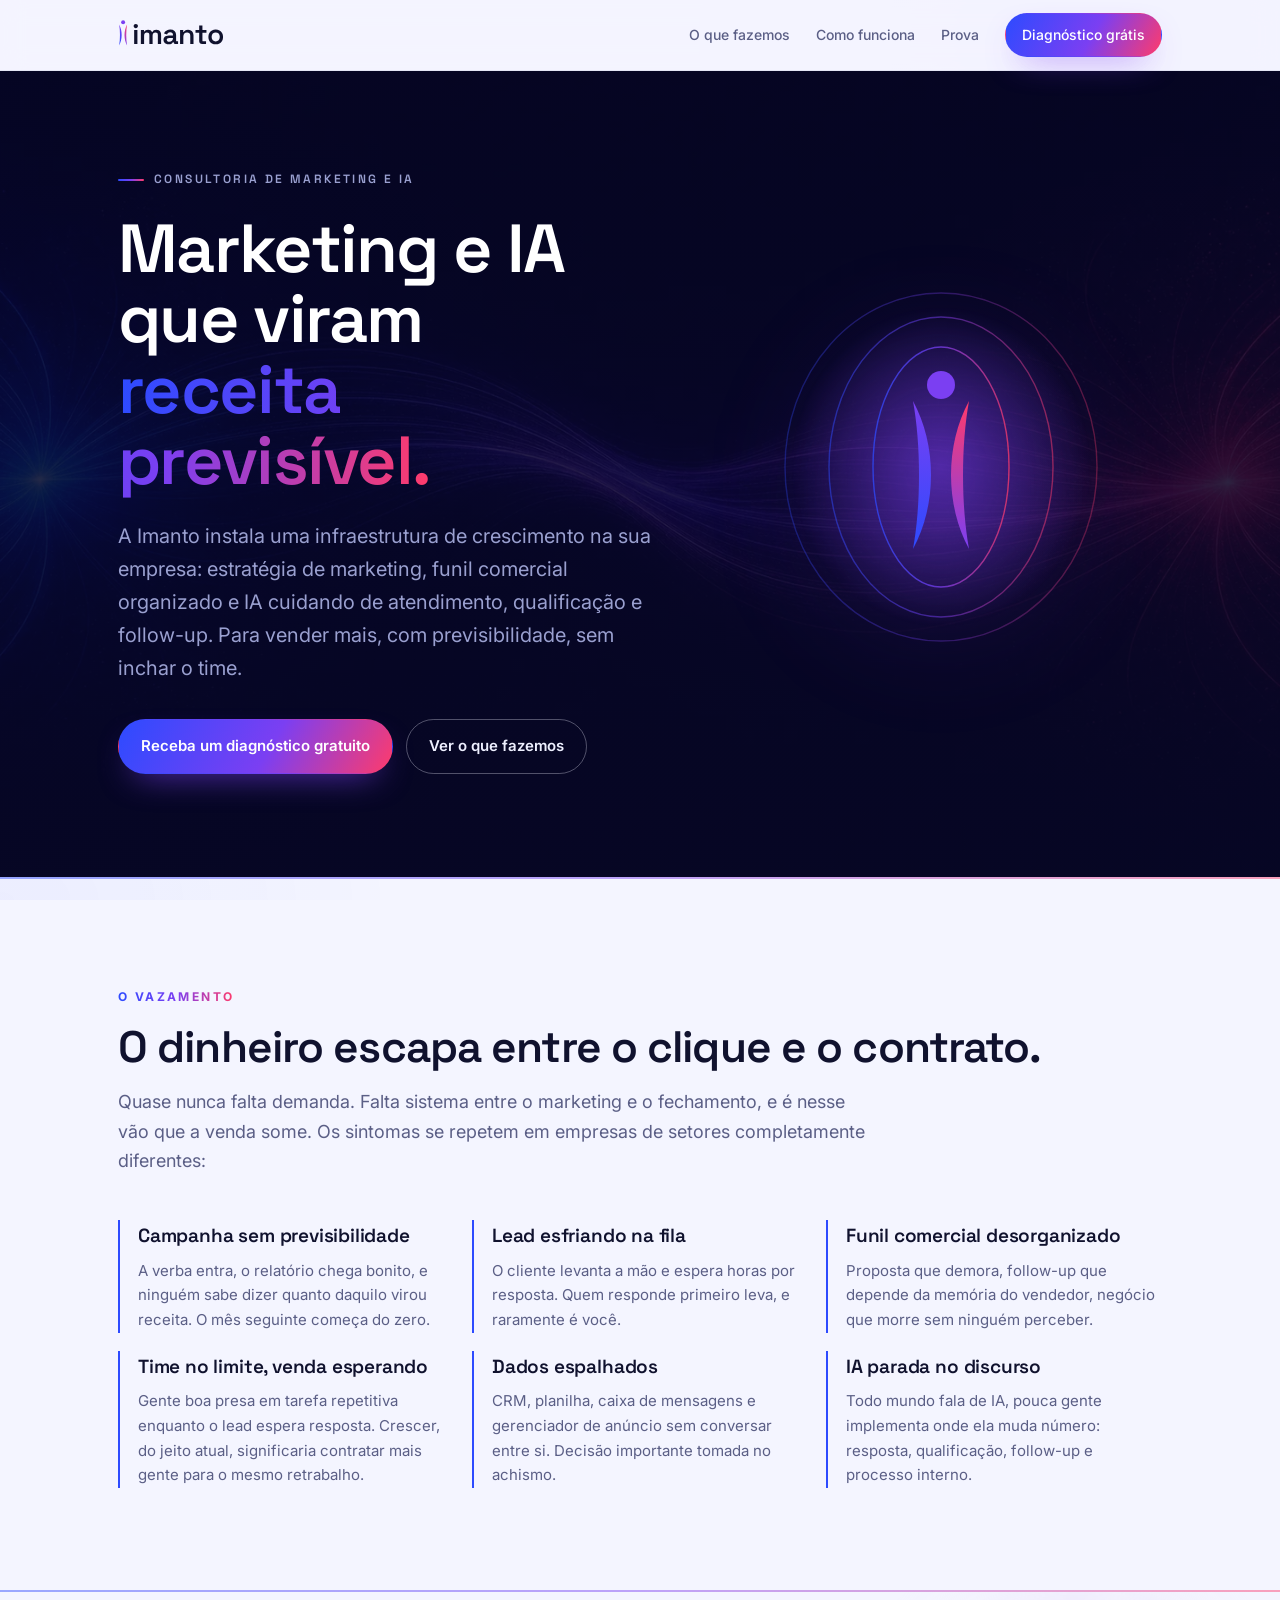
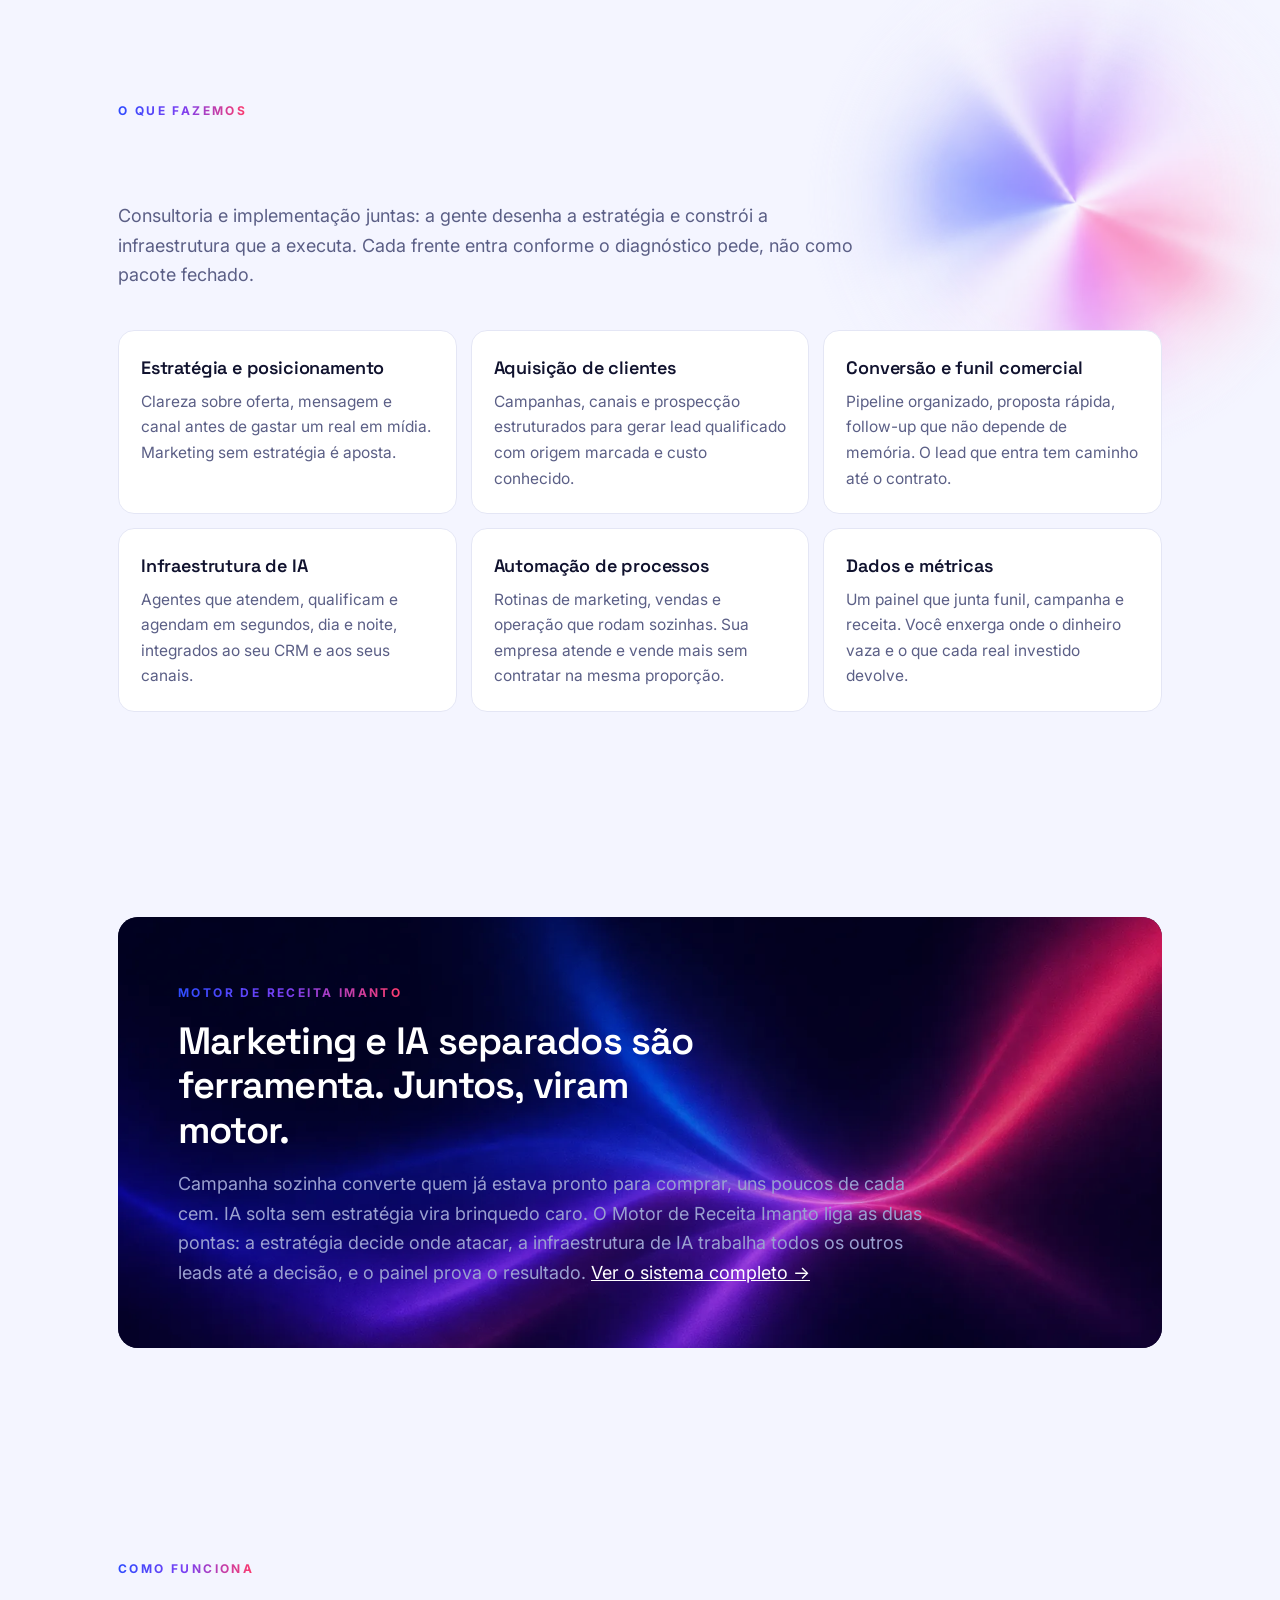
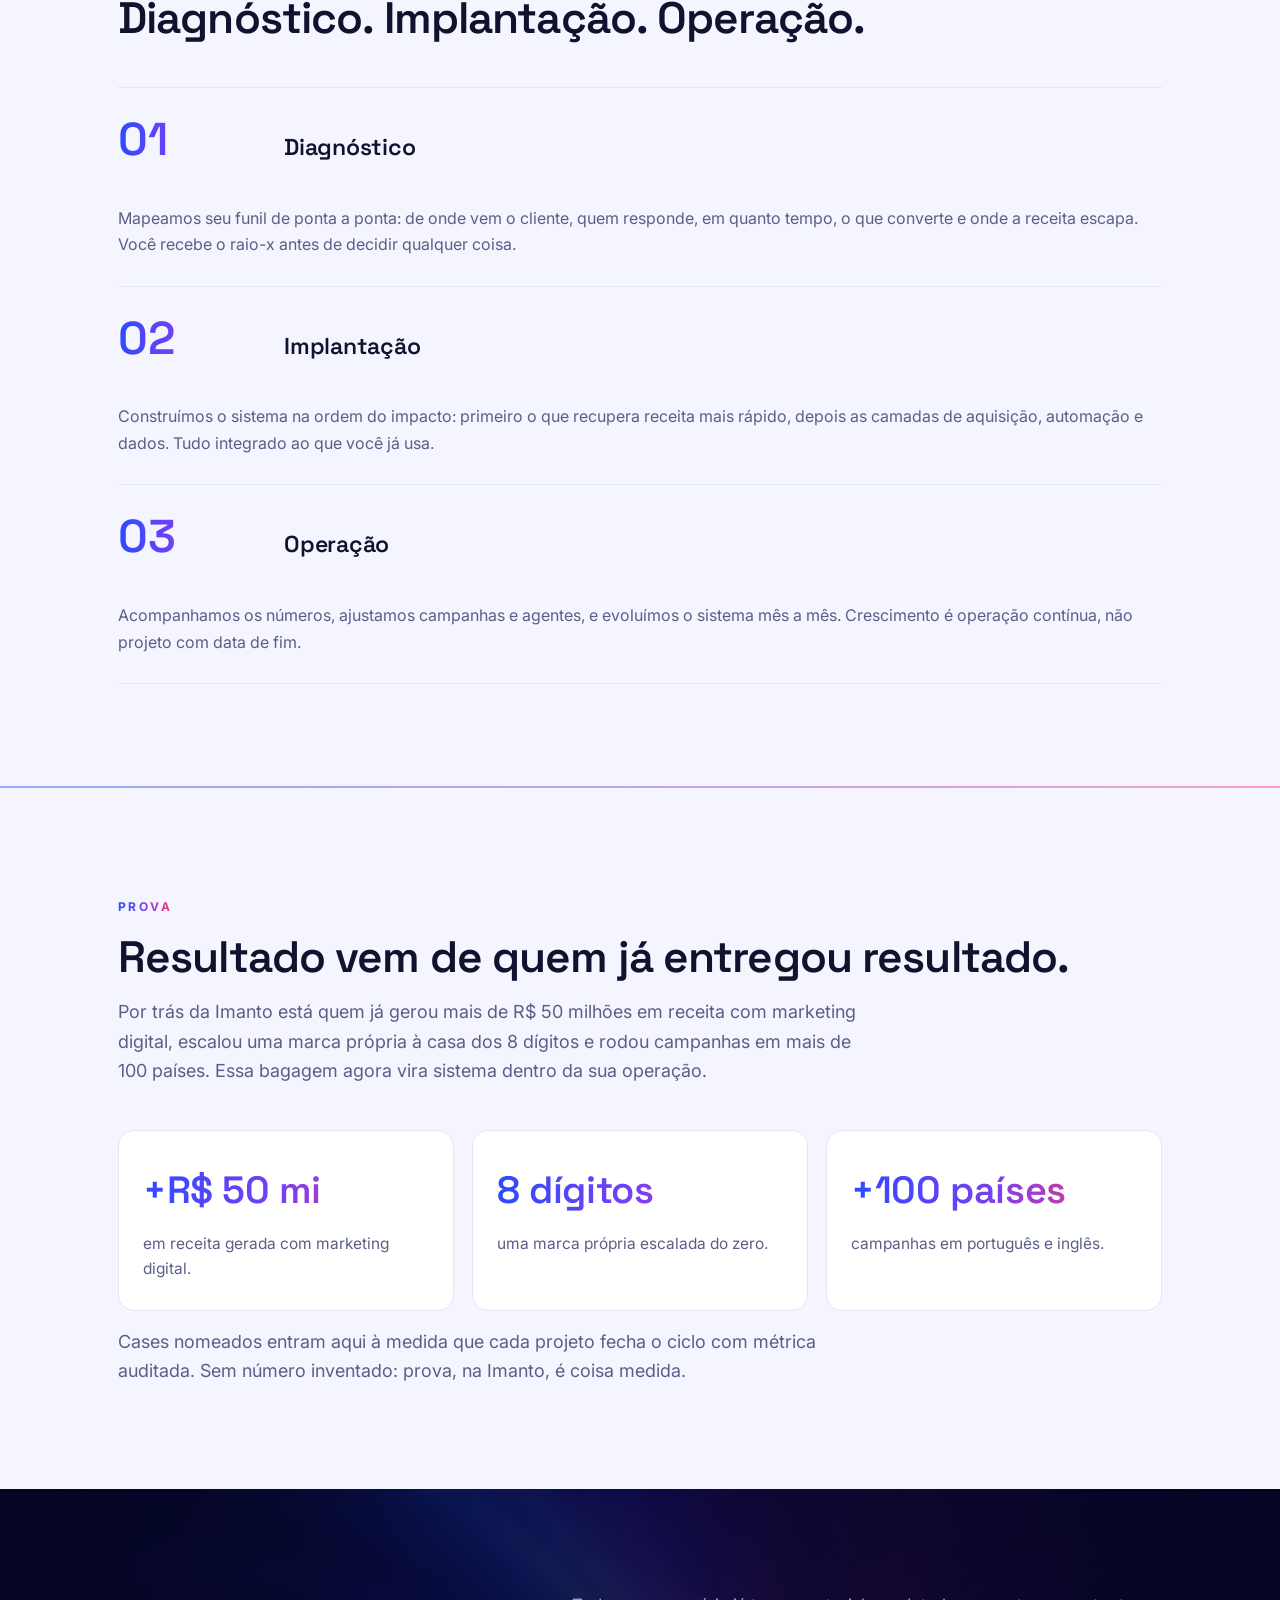
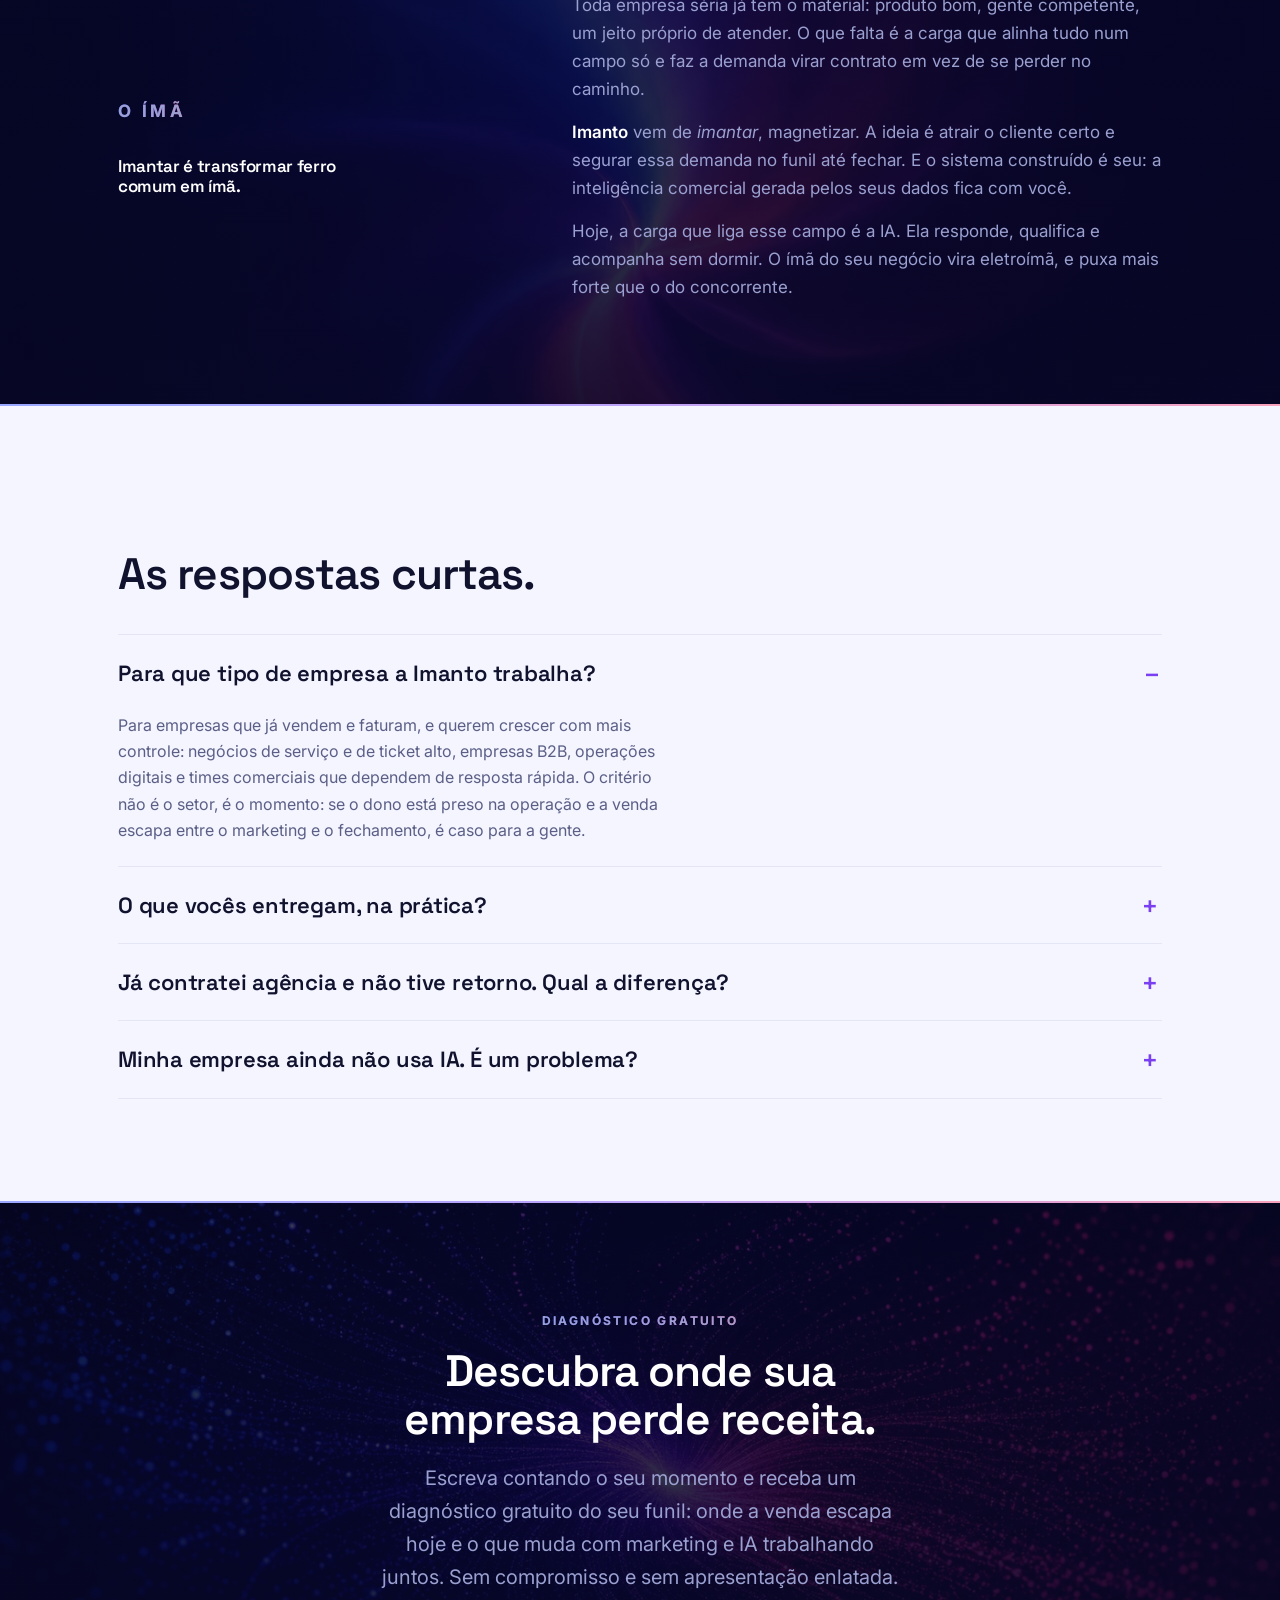
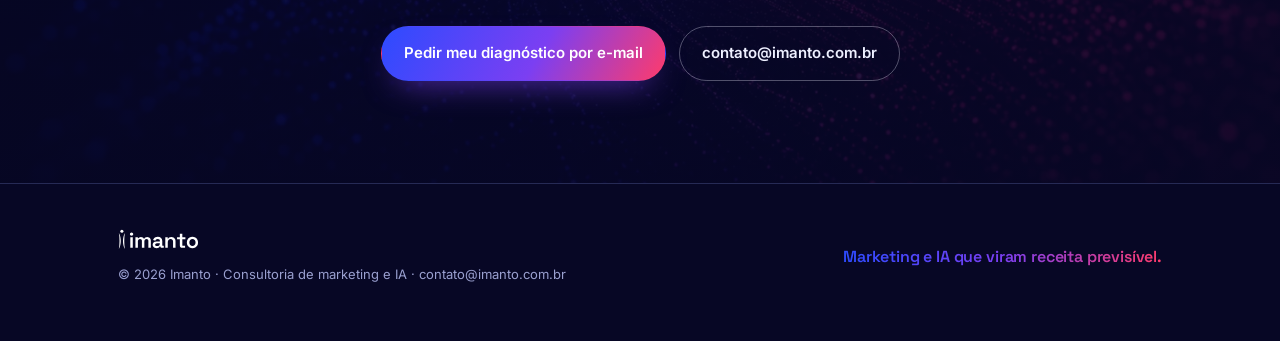
==== index.html @ d58e8d87 "Reposiciona site: consultoria de marketing e IA (posicionamento amplo) - Home e /servicos reescritas" ====
<!DOCTYPE html>
<html lang="pt-BR">
<head>
<meta charset="UTF-8" />
<meta name="viewport" content="width=device-width, initial-scale=1.0" />
<title>Imanto · consultoria de marketing e IA</title>
<meta name="description" content="A Imanto une estratégia de marketing, automação e infraestrutura de IA para organizar aquisição, conversão e atendimento, e transformar isso em crescimento previsível." />
<meta name="robots" content="index, follow, max-image-preview:large" />
<meta name="author" content="Imanto" />
<meta name="theme-color" content="#F4F5FF" />
<link rel="canonical" href="https://imanto.com.br/" />
<link rel="icon" type="image/png" sizes="32x32" href="/assets/imanto-favicon-32.png" />
<link rel="icon" type="image/png" sizes="16x16" href="/assets/imanto-favicon-16.png" />
<link rel="icon" type="image/png" sizes="512x512" href="/assets/imanto-favicon-512.png" />
<link rel="apple-touch-icon" href="/assets/imanto-favicon-192.png" />

<meta property="og:type" content="website" />
<meta property="og:site_name" content="Imanto" />
<meta property="og:title" content="Imanto · marketing e IA que viram receita previsível" />
<meta property="og:description" content="Estratégia de marketing, automação e infraestrutura de IA num sistema só: aquisição, conversão, atendimento e dados trabalhando juntos para crescer com previsibilidade." />
<meta property="og:url" content="https://imanto.com.br/" />
<meta property="og:image" content="https://imanto.com.br/assets/imanto-og.jpg" />
<meta property="og:image:width" content="1200" />
<meta property="og:image:height" content="630" />
<meta property="og:locale" content="pt_BR" />
<meta name="twitter:card" content="summary_large_image" />
<meta name="twitter:title" content="Imanto · marketing e IA que viram receita previsível" />
<meta name="twitter:description" content="A Imanto une estratégia de marketing, automação e infraestrutura de IA para organizar aquisição, conversão e atendimento, e transformar isso em crescimento previsível." />
<meta name="twitter:image" content="https://imanto.com.br/assets/imanto-og.jpg" />

<link rel="preconnect" href="https://fonts.googleapis.com" />
<link rel="preconnect" href="https://fonts.gstatic.com" crossorigin />
<link href="https://fonts.googleapis.com/css2?family=Space+Grotesk:wght@400;500;600;700&family=Inter:wght@400;500;600&display=swap" rel="stylesheet" />
<link rel="stylesheet" href="/assets/site.css" />

<script type="application/ld+json">
{
  "@context": "https://schema.org",
  "@graph": [
    { "@type": "Organization", "@id": "https://imanto.com.br/#org", "name": "Imanto",
      "url": "https://imanto.com.br/", "logo": "https://imanto.com.br/assets/imanto-favicon-512.png",
      "description": "Imanto é uma consultoria de marketing e IA. Une estratégia, automação e infraestrutura de inteligência artificial para organizar aquisição, conversão, atendimento e dados, e transformar isso em crescimento previsível.",
      "slogan": "Marketing e IA que viram receita previsível.", "areaServed": "BR", "email": "contato@imanto.com.br", "sameAs": [] },
    { "@type": "WebSite", "@id": "https://imanto.com.br/#website", "url": "https://imanto.com.br/",
      "name": "Imanto", "inLanguage": "pt-BR", "publisher": {"@id":"https://imanto.com.br/#org"} },
    { "@type": "ProfessionalService", "@id": "https://imanto.com.br/#service", "name": "Imanto",
      "url": "https://imanto.com.br/", "image": "https://imanto.com.br/assets/imanto-og.jpg",
      "description": "Consultoria e implementação de marketing, automação e infraestrutura de IA: estratégia e posicionamento, aquisição de clientes, conversão e funil comercial, agentes de IA para atendimento e qualificação, automação de processos e painel de dados com ROI.",
      "areaServed": "BR", "serviceType": "Consultoria de marketing, automação e infraestrutura de IA", "provider": {"@id":"https://imanto.com.br/#org"} },
    { "@type": "FAQPage", "@id": "https://imanto.com.br/#faq", "mainEntity": [
      { "@type": "Question", "name": "Para que tipo de empresa a Imanto trabalha?", "acceptedAnswer": {"@type":"Answer","text":"Para empresas que já vendem e faturam, e querem crescer com mais controle: negócios de serviço e de ticket alto, empresas B2B, operações digitais e times comerciais que dependem de resposta rápida. O critério não é o setor, é o momento: se o dono está preso na operação e a venda escapa entre o marketing e o fechamento, é caso para a Imanto."} },
      { "@type": "Question", "name": "O que vocês entregam, na prática?", "acceptedAnswer": {"@type":"Answer","text":"O Motor de Receita Imanto: diagnóstico do funil, estratégia de aquisição, atendimento e qualificação com IA, follow-up automático, automação de processos internos e um painel que mostra o que cada etapa gera de receita."} },
      { "@type": "Question", "name": "Já contratei agência e não tive retorno. Qual a diferença?", "acceptedAnswer": {"@type":"Answer","text":"Agência tradicional entrega campanha e relatório, e converte só quem já estava pronto para comprar. A Imanto cuida do sistema inteiro: o que acontece com o lead depois do clique, quem responde, em quanto tempo, o que vira proposta e o que fecha. A campanha é uma peça; o resultado vem do conjunto."} },
      { "@type": "Question", "name": "Minha empresa ainda não usa IA. É um problema?", "acceptedAnswer": {"@type":"Answer","text":"Nenhum. A maioria dos nossos projetos começa exatamente aí. Primeiro diagnosticamos onde o trabalho manual e a demora custam dinheiro; a IA entra nesses pontos, medida por resultado, não como enfeite tecnológico."} }
    ]}
  ]
}
</script>
</head>
<body>
<a href="#main" class="skip">Pular para o conteúdo</a>

<header>
  <div class="wrap nav">
    <a class="brand" href="/" aria-label="Imanto">
      <img class="brand__logo" src="/logo-kit/imanto-h-cor-claro.svg" alt="Imanto" />
    </a>
    <nav class="nav__links" aria-label="Principal">
      <a href="#fazemos">O que fazemos</a>
      <a href="/servicos">Como funciona</a>
      <a href="#prova">Prova</a>
      <a href="#contato" class="btn btn--solid btn--sm">Diagnóstico grátis</a>
    </nav>
  </div>
</header>

<main id="main">
  <!-- HERO -->
  <section class="hero sec-dark">
    <img class="bg-art" src="/assets/img/ilu-campo-a-16x9.webp" alt="" aria-hidden="true" fetchpriority="high" />
    <div class="veil" aria-hidden="true"></div>
    <div class="wrap hero__grid">
      <div class="reveal">
        <span class="kicker">Consultoria de marketing e IA</span>
        <h1>Marketing e IA que viram <em>receita previsível.</em></h1>
        <p class="lede">A Imanto instala uma infraestrutura de crescimento na sua empresa: estratégia de marketing, funil comercial organizado e IA cuidando de atendimento, qualificação e follow-up. Para vender mais, com previsibilidade, sem inchar o time.</p>
        <div class="hero__cta">
          <a href="#contato" class="btn btn--solid">Receba um diagnóstico gratuito</a>
          <a href="#fazemos" class="btn btn--ghost">Ver o que fazemos</a>
        </div>
      </div>
      <div class="hero__art reveal" aria-hidden="true">
        <svg viewBox="0 0 360 360" fill="none" xmlns="http://www.w3.org/2000/svg" role="img" aria-label="Campo magnético da Imanto">
          <defs>
            <linearGradient id="vPB" x1="0" y1="0" x2="0" y2="1"><stop offset="0" stop-color="#7b3ff2"/><stop offset="1" stop-color="#2d4bff"/></linearGradient>
            <linearGradient id="vRP" x1="0" y1="0" x2="0" y2="1"><stop offset="0" stop-color="#ff3b6b"/><stop offset="1" stop-color="#7b3ff2"/></linearGradient>
            <linearGradient id="fl" x1="0" y1="0" x2="1" y2="0"><stop offset="0" stop-color="#2D4BFF"/><stop offset=".5" stop-color="#7B3FF2"/><stop offset="1" stop-color="#FF3B6B"/></linearGradient>
            <radialGradient id="glow" cx="50%" cy="50%" r="50%"><stop offset="0" stop-color="rgba(123,63,242,.55)"/><stop offset="1" stop-color="rgba(123,63,242,0)"/></radialGradient>
          </defs>
          <ellipse cx="180" cy="180" rx="150" ry="160" fill="url(#glow)"/>
          <g fill="none" stroke="url(#fl)" stroke-width="1.4">
            <ellipse cx="180" cy="180" rx="68" ry="120" opacity=".75"/>
            <ellipse cx="180" cy="180" rx="112" ry="150" opacity=".5"/>
            <ellipse cx="180" cy="180" rx="156" ry="174" opacity=".32"/>
          </g>
          <g transform="translate(60,68) scale(2)">
            <path d="M46 23 C58 45,58 75,46 97 C50 75,50 45,46 23 Z" fill="url(#vPB)"/>
            <path d="M74 23 C62 45,62 75,74 97 C70 75,70 45,74 23 Z" fill="url(#vRP)"/>
            <circle cx="60" cy="15" r="7" fill="#7b3ff2"/>
          </g>
        </svg>
      </div>
    </div>
  </section>

  <hr class="vein" />

  <!-- PROBLEMA -->
  <section id="problema">
    <div class="wrap">
      <p class="eyebrow reveal">O vazamento</p>
      <h2 class="reveal">O dinheiro escapa entre o clique e o contrato.</h2>
      <p class="section__intro reveal">Quase nunca falta demanda. Falta sistema entre o marketing e o fechamento, e é nesse vão que a venda some. Os sintomas se repetem em empresas de setores completamente diferentes:</p>
      <div class="grid3">
        <div class="problem reveal"><h3>Campanha sem previsibilidade</h3><p>A verba entra, o relatório chega bonito, e ninguém sabe dizer quanto daquilo virou receita. O mês seguinte começa do zero.</p></div>
        <div class="problem reveal"><h3>Lead esfriando na fila</h3><p>O cliente levanta a mão e espera horas por resposta. Quem responde primeiro leva, e raramente é você.</p></div>
        <div class="problem reveal"><h3>Funil comercial desorganizado</h3><p>Proposta que demora, follow-up que depende da memória do vendedor, negócio que morre sem ninguém perceber.</p></div>
        <div class="problem reveal"><h3>Time no limite, venda esperando</h3><p>Gente boa presa em tarefa repetitiva enquanto o lead espera resposta. Crescer, do jeito atual, significaria contratar mais gente para o mesmo retrabalho.</p></div>
        <div class="problem reveal"><h3>Dados espalhados</h3><p>CRM, planilha, caixa de mensagens e gerenciador de anúncio sem conversar entre si. Decisão importante tomada no achismo.</p></div>
        <div class="problem reveal"><h3>IA parada no discurso</h3><p>Todo mundo fala de IA, pouca gente implementa onde ela muda número: resposta, qualificação, follow-up e processo interno.</p></div>
      </div>
    </div>
  </section>

  <hr class="vein" />

  <!-- O QUE FAZEMOS -->
  <section id="fazemos" class="sec-accent">
    <img class="accent-art" src="/assets/img/ilu-aurora-light-1x1.webp" alt="" aria-hidden="true" loading="lazy" />
    <div class="wrap">
      <p class="eyebrow reveal">O que fazemos</p>
      <h2 class="reveal">Seis frentes, um sistema só.</h2>
      <p class="section__intro reveal">Consultoria e implementação juntas: a gente desenha a estratégia e constrói a infraestrutura que a executa. Cada frente entra conforme o diagnóstico pede, não como pacote fechado.</p>
      <div class="grid-eco">
        <div class="card eco-card reveal"><h3>Estratégia e posicionamento</h3><p>Clareza sobre oferta, mensagem e canal antes de gastar um real em mídia. Marketing sem estratégia é aposta.</p></div>
        <div class="card eco-card reveal"><h3>Aquisição de clientes</h3><p>Campanhas, canais e prospecção estruturados para gerar lead qualificado com origem marcada e custo conhecido.</p></div>
        <div class="card eco-card reveal"><h3>Conversão e funil comercial</h3><p>Pipeline organizado, proposta rápida, follow-up que não depende de memória. O lead que entra tem caminho até o contrato.</p></div>
        <div class="card eco-card reveal"><h3>Infraestrutura de IA</h3><p>Agentes que atendem, qualificam e agendam em segundos, dia e noite, integrados ao seu CRM e aos seus canais.</p></div>
        <div class="card eco-card reveal"><h3>Automação de processos</h3><p>Rotinas de marketing, vendas e operação que rodam sozinhas. Sua empresa atende e vende mais sem contratar na mesma proporção.</p></div>
        <div class="card eco-card reveal"><h3>Dados e métricas</h3><p>Um painel que junta funil, campanha e receita. Você enxerga onde o dinheiro vaza e o que cada real investido devolve.</p></div>
      </div>
    </div>
  </section>

  <!-- MOTOR -->
  <section id="motor">
    <div class="wrap">
      <div class="band reveal">
        <img class="band__art" src="/assets/img/ilu-aurora-a-16x9.webp" alt="" aria-hidden="true" loading="lazy" />
        <p class="eyebrow">Motor de Receita Imanto</p>
        <p class="statement">Marketing e IA separados são ferramenta. Juntos, viram motor.</p>
        <p class="section__intro">Campanha sozinha converte quem já estava pronto para comprar, uns poucos de cada cem. IA solta sem estratégia vira brinquedo caro. O Motor de Receita Imanto liga as duas pontas: a estratégia decide onde atacar, a infraestrutura de IA trabalha todos os outros leads até a decisão, e o painel prova o resultado. <a href="/servicos" style="color:#fff;text-decoration:underline">Ver o sistema completo →</a></p>
      </div>
    </div>
  </section>

  <!-- COMO FUNCIONA -->
  <section id="como">
    <div class="wrap">
      <p class="eyebrow reveal">Como funciona</p>
      <h2 class="reveal">Diagnóstico. Implantação. Operação.</h2>
      <div class="steps">
        <div class="step reveal"><div class="step__n">01</div><h3>Diagnóstico</h3><p>Mapeamos seu funil de ponta a ponta: de onde vem o cliente, quem responde, em quanto tempo, o que converte e onde a receita escapa. Você recebe o raio-x antes de decidir qualquer coisa.</p></div>
        <div class="step reveal"><div class="step__n">02</div><h3>Implantação</h3><p>Construímos o sistema na ordem do impacto: primeiro o que recupera receita mais rápido, depois as camadas de aquisição, automação e dados. Tudo integrado ao que você já usa.</p></div>
        <div class="step reveal"><div class="step__n">03</div><h3>Operação</h3><p>Acompanhamos os números, ajustamos campanhas e agentes, e evoluímos o sistema mês a mês. Crescimento é operação contínua, não projeto com data de fim.</p></div>
      </div>
    </div>
  </section>

  <hr class="vein" />

  <!-- PROVA -->
  <section id="prova">
    <div class="wrap">
      <p class="eyebrow reveal">Prova</p>
      <h2 class="reveal">Resultado vem de quem já entregou resultado.</h2>
      <p class="section__intro reveal">Por trás da Imanto está quem já gerou mais de R$ 50 milhões em receita com marketing digital, escalou uma marca própria à casa dos 8 dígitos e rodou campanhas em mais de 100 países. Essa bagagem agora vira sistema dentro da sua operação.</p>
      <div class="grid3">
        <div class="card stat reveal"><h3>+R$ 50 mi</h3><p>em receita gerada com marketing digital.</p></div>
        <div class="card stat reveal"><h3>8 dígitos</h3><p>uma marca própria escalada do zero.</p></div>
        <div class="card stat reveal"><h3>+100 países</h3><p>campanhas em português e inglês.</p></div>
      </div>
      <p class="section__intro reveal">Cases nomeados entram aqui à medida que cada projeto fecha o ciclo com métrica auditada. Sem número inventado: prova, na Imanto, é coisa medida.</p>
    </div>
  </section>

  <!-- ORIGEM / O IMA -->
  <section id="origem" class="sec-dark">
    <img class="bg-art" src="/assets/img/ilu-aurora-b-1x1.webp" alt="" aria-hidden="true" loading="lazy" />
    <div class="veil" aria-hidden="true"></div>
    <div class="wrap origin">
      <div class="origin__grid">
        <div class="reveal"><p class="eyebrow">O ímã</p><p class="statement">Imantar é transformar ferro comum em ímã.</p></div>
        <div class="reveal">
          <p>Toda empresa séria já tem o material: produto bom, gente competente, um jeito próprio de atender. O que falta é a carga que alinha tudo num campo só e faz a demanda virar contrato em vez de se perder no caminho.</p>
          <p><strong>Imanto</strong> vem de <em>imantar</em>, magnetizar. A ideia é atrair o cliente certo e segurar essa demanda no funil até fechar. E o sistema construído é seu: a inteligência comercial gerada pelos seus dados fica com você.</p>
          <p>Hoje, a carga que liga esse campo é a IA. Ela responde, qualifica e acompanha sem dormir. O ímã do seu negócio vira eletroímã, e puxa mais forte que o do concorrente.</p>
        </div>
      </div>
    </div>
  </section>

  <hr class="vein" />

  <!-- FAQ -->
  <section id="faq">
    <div class="wrap">
      <p class="eyebrow reveal">Perguntas</p>
      <h2 class="reveal">As respostas curtas.</h2>
      <div class="faq">
        <details class="faq__item reveal" open><summary>Para que tipo de empresa a Imanto trabalha?</summary><p>Para empresas que já vendem e faturam, e querem crescer com mais controle: negócios de serviço e de ticket alto, empresas B2B, operações digitais e times comerciais que dependem de resposta rápida. O critério não é o setor, é o momento: se o dono está preso na operação e a venda escapa entre o marketing e o fechamento, é caso para a gente.</p></details>
        <details class="faq__item reveal"><summary>O que vocês entregam, na prática?</summary><p>O Motor de Receita Imanto: diagnóstico do funil, estratégia de aquisição, atendimento e qualificação com IA, follow-up automático, automação de processos internos e um painel que mostra o que cada etapa gera de receita.</p></details>
        <details class="faq__item reveal"><summary>Já contratei agência e não tive retorno. Qual a diferença?</summary><p>Agência tradicional entrega campanha e relatório, e converte só quem já estava pronto para comprar. A gente cuida do sistema inteiro: o que acontece com o lead depois do clique, quem responde, em quanto tempo, o que vira proposta e o que fecha. A campanha é uma peça; o resultado vem do conjunto.</p></details>
        <details class="faq__item reveal"><summary>Minha empresa ainda não usa IA. É um problema?</summary><p>Nenhum. A maioria dos projetos começa exatamente aí. Primeiro diagnosticamos onde o trabalho manual e a demora custam dinheiro; a IA entra nesses pontos, medida por resultado, não como enfeite tecnológico.</p></details>
      </div>
    </div>
  </section>

  <hr class="vein" />

  <!-- CTA -->
  <section id="contato" class="cta sec-dark">
    <img class="bg-art" src="/assets/img/ilu-particulas-a-16x9.webp" alt="" aria-hidden="true" loading="lazy" />
    <div class="veil" aria-hidden="true"></div>
    <div class="wrap">
      <p class="eyebrow reveal">Diagnóstico gratuito</p>
      <h2 class="reveal">Descubra onde sua empresa perde receita.</h2>
      <p class="lede reveal">Escreva contando o seu momento e receba um diagnóstico gratuito do seu funil: onde a venda escapa hoje e o que muda com marketing e IA trabalhando juntos. Sem compromisso e sem apresentação enlatada.</p>
      <div class="cta__row reveal">
        <a href="mailto:contato@imanto.com.br?subject=Quero%20o%20diagn%C3%B3stico%20gratuito%20do%20meu%20funil" class="btn btn--solid">Pedir meu diagnóstico por e-mail</a>
        <a href="mailto:contato@imanto.com.br" class="btn btn--ghost">contato@imanto.com.br</a>
      </div>
    </div>
  </section>
</main>

<footer>
  <div class="wrap foot">
    <div>
      <img class="foot__logo" src="/logo-kit/imanto-h-branco.svg" alt="Imanto" />
      <small>© 2026 Imanto · Consultoria de marketing e IA · <a href="mailto:contato@imanto.com.br" style="color:inherit">contato@imanto.com.br</a></small>
    </div>
    <div class="foot__tag">Marketing e IA que viram receita previsível.</div>
  </div>
</footer>

<script src="/assets/site.js"></script>
</body>
</html>
---- assets/site.css ----
/* Imanto — sistema visual do site (navy + gradiente azul/roxo/magenta, Space Grotesk + Inter) */
:root{
  --blue:#2D4BFF; --purple:#7B3FF2; --red:#FF3B6B;
  --navy:#070725; --navy2:#160A33;
  --paper:#F4F5FF; --white:#fff; --ink:#10122E;
  --muted:#5B5F86; --mutedD:#9AA0D0; --whiteD:#EEF0FF;
  --line:#E4E6F5; --lineD:#262A55;
  --grad:linear-gradient(90deg,#2D4BFF,#7B3FF2,#FF3B6B);
  --grad-btn:linear-gradient(120deg,#2D4BFF,#7B3FF2 55%,#FF3B6B);
  --maxw:1100px; --ease:cubic-bezier(.2,.7,.2,1);
  --display:"Space Grotesk",-apple-system,BlinkMacSystemFont,"Segoe UI",sans-serif;
  --sans:"Inter",-apple-system,BlinkMacSystemFont,"Segoe UI",sans-serif;
}
*{box-sizing:border-box;margin:0;padding:0}
html{scroll-behavior:smooth}
body{background:var(--paper);color:var(--ink);font-family:var(--sans);font-size:17px;line-height:1.65;
  -webkit-font-smoothing:antialiased;text-rendering:optimizeLegibility;overflow-x:hidden}
.wrap{max-width:var(--maxw);margin:0 auto;padding:0 28px}
a{color:inherit;text-decoration:none}
img{max-width:100%}
::selection{background:var(--purple);color:#fff}
:focus-visible{outline:2px solid var(--purple);outline-offset:3px;border-radius:3px}
.skip{position:absolute;left:-9999px;top:0;background:var(--purple);color:#fff;padding:10px 16px;z-index:100}
.skip:focus{left:0}

body::before{content:"";position:fixed;inset:0;z-index:0;pointer-events:none;opacity:.7;
  background:radial-gradient(60% 45% at 88% 4%, rgba(123,63,242,.08), transparent 60%),
             radial-gradient(55% 45% at 0% 100%, rgba(45,75,255,.06), transparent 60%)}
.wrap, header .nav{position:relative;z-index:1}

.grad-text{background:var(--grad);-webkit-background-clip:text;background-clip:text;color:transparent}

header{position:sticky;top:0;z-index:40;background:rgba(244,245,255,.82);backdrop-filter:blur(12px);border-bottom:1px solid var(--line)}
.nav{display:flex;align-items:center;justify-content:space-between;height:70px;gap:18px}
.brand{display:flex;align-items:center;gap:11px}
.brand__logo{height:34px;width:auto;display:block}
.nav__links{display:flex;align-items:center;gap:26px}
.nav__links a{font-size:14px;color:var(--muted);font-weight:500;transition:color .2s var(--ease)}
.nav__links a:not(.btn):hover{color:var(--ink)}
.nav__links a.btn--solid{color:#fff}
@media(max-width:760px){.nav__links>a:not(.btn){display:none}}

.btn{display:inline-flex;align-items:center;gap:9px;font-weight:600;font-size:15px;padding:14px 22px;border-radius:999px;cursor:pointer;transition:.25s var(--ease);border:1px solid transparent;font-family:var(--sans)}
.btn--solid{background:var(--grad-btn);color:#fff;box-shadow:0 14px 34px -16px rgba(123,63,242,.85)}
.btn--solid:hover{transform:translateY(-2px);box-shadow:0 18px 40px -14px rgba(123,63,242,.9)}
.btn--ghost{border-color:var(--line);color:var(--ink)}
.btn--ghost:hover{border-color:var(--purple);color:var(--purple)}
.btn--sm{padding:9px 16px;font-size:14px}
.sec-dark .btn--ghost{border-color:rgba(238,240,255,.32);color:var(--whiteD)}
.sec-dark .btn--ghost:hover{border-color:#fff;color:#fff}

section{padding:clamp(58px,8vw,104px) 0;position:relative;z-index:1}
.eyebrow{font-size:12px;letter-spacing:.2em;text-transform:uppercase;margin-bottom:16px;font-weight:700;
  background:var(--grad);-webkit-background-clip:text;background-clip:text;color:transparent;display:inline-block}
h1{font-family:var(--display);font-weight:600;line-height:1.04;letter-spacing:-.025em;font-size:clamp(38px,6.6vw,68px)}
h2{font-family:var(--display);font-weight:600;font-size:clamp(27px,4.2vw,44px);line-height:1.1;letter-spacing:-.02em}
h1 em,h2 em{font-style:normal;background:var(--grad);-webkit-background-clip:text;background-clip:text;color:transparent}
.lede{margin-top:24px;font-size:clamp(17px,2vw,20px);color:var(--muted);max-width:34em}
.section__intro{max-width:42em;color:var(--muted);margin-top:16px;font-size:18px}

.sec-dark{background:var(--navy);color:var(--whiteD);overflow:hidden}
.sec-dark h1,.sec-dark h2{color:var(--white)}
.sec-dark .lede,.sec-dark .section__intro,.sec-dark p{color:var(--mutedD)}
.sec-dark .bg-art{position:absolute;inset:0;width:100%;height:100%;object-fit:cover;z-index:0;opacity:.5}
.sec-dark .veil{position:absolute;inset:0;z-index:0;pointer-events:none;
  background:linear-gradient(180deg,rgba(7,7,37,.55),rgba(7,7,37,.82))}
.sec-dark .wrap{position:relative;z-index:1}

.hero{padding-top:clamp(54px,7vw,92px)}
.hero__grid{display:grid;grid-template-columns:1fr;gap:44px;align-items:center}
@media(min-width:940px){.hero__grid{grid-template-columns:1.1fr .9fr;gap:60px}}
.kicker{display:inline-flex;align-items:center;gap:10px;font-family:var(--display);font-size:12px;letter-spacing:.2em;text-transform:uppercase;color:var(--mutedD);margin-bottom:24px;font-weight:600}
.kicker::before{content:"";width:26px;height:2px;border-radius:2px;background:var(--grad)}
.hero__cta{margin-top:34px;display:flex;flex-wrap:wrap;gap:13px}
.hero__art{display:grid;place-items:center}
.hero__art svg{width:min(86%,360px);height:auto;filter:drop-shadow(0 22px 60px rgba(123,63,242,.45))}

.grid3{display:grid;gap:18px;margin-top:44px;grid-template-columns:1fr}
@media(min-width:720px){.grid3{grid-template-columns:repeat(3,1fr)}}
.grid-eco{display:grid;gap:14px;margin-top:40px;grid-template-columns:1fr}
@media(min-width:560px){.grid-eco{grid-template-columns:repeat(2,1fr)}}
@media(min-width:880px){.grid-eco{grid-template-columns:repeat(3,1fr)}}
.card{border:1px solid var(--line);border-radius:16px;padding:28px 24px;background:#fff;transition:.3s var(--ease);position:relative;overflow:hidden;display:block}
.card::before{content:"";position:absolute;left:0;top:0;height:3px;width:100%;background:var(--grad);opacity:0;transition:opacity .3s var(--ease)}
.card:hover{transform:translateY(-4px);border-color:transparent;box-shadow:0 22px 50px -28px rgba(16,18,46,.4)}
.card:hover::before{opacity:1}
.card h3{font-family:var(--display);font-weight:600;font-size:21px;margin-bottom:9px;letter-spacing:-.01em}
.card p{color:var(--muted);font-size:15.5px}
.card .k{font-family:var(--display);font-weight:600;font-size:12px;letter-spacing:.12em;text-transform:uppercase;margin-bottom:12px;
  background:var(--grad);-webkit-background-clip:text;background-clip:text;color:transparent;display:inline-block}
.eco-card{padding:22px 22px}
.eco-card h3{font-size:18px;margin-bottom:6px}
.eco-card .arrow{font-family:var(--display);color:var(--purple);font-weight:600;font-size:14px;margin-top:10px;display:inline-block}
.stat h3{font-family:var(--display);font-size:clamp(28px,3.6vw,38px);
  background:var(--grad);-webkit-background-clip:text;background-clip:text;color:transparent}
.problem h3{font-family:var(--display);font-weight:600;font-size:19px;margin-bottom:7px;letter-spacing:-.01em}
.problem{padding-left:18px;border-left:2px solid;border-image:var(--grad) 1}
.problem p{color:var(--muted);font-size:15px}

.steps{margin-top:44px;border-top:1px solid var(--line)}
.step{display:grid;grid-template-columns:auto 1fr;gap:12px 18px;padding:28px 0;border-bottom:1px solid var(--line);align-items:baseline}
@media(min-width:760px){.step{grid-template-columns:128px 1fr 1.1fr;gap:38px}.step p{grid-column:auto}}
.step__n{font-family:var(--display);font-weight:600;font-size:clamp(30px,4.4vw,46px);line-height:1;
  background:var(--grad);-webkit-background-clip:text;background-clip:text;color:transparent}
.step h3{font-family:var(--display);font-weight:600;font-size:23px;letter-spacing:-.01em}
.step p{color:var(--muted);font-size:16px;grid-column:1 / -1}

.band{border-radius:20px;padding:clamp(34px,5vw,60px);background:var(--navy);position:relative;overflow:hidden;color:var(--whiteD)}
.band .band__art{position:absolute;inset:0;width:100%;height:100%;z-index:0;opacity:.85;object-fit:cover}
.band .eyebrow{position:relative;z-index:1}
.band .statement{position:relative;z-index:1;color:var(--white)}
.band .section__intro{position:relative;z-index:1;color:var(--mutedD)}
.statement{font-family:var(--display);font-weight:600;font-size:clamp(24px,3.4vw,38px);line-height:1.18;letter-spacing:-.02em;max-width:22ch}
.sec-dark .statement{color:var(--white)}

.origin__grid{display:grid;gap:36px;grid-template-columns:1fr}
@media(min-width:860px){.origin__grid{grid-template-columns:.8fr 1.2fr;gap:60px;align-items:center}}
.origin p{margin-top:15px;font-size:17px}.origin p:first-of-type{margin-top:0}
.sec-dark .origin strong{color:var(--white);font-weight:600}
.origin em{font-style:italic}

.vein{height:2px;border:0;background:var(--grad);opacity:.45;margin:0}

.sec-accent{position:relative;overflow:hidden}
.sec-accent .accent-art{position:absolute;top:-8%;right:-5%;width:min(48%,540px);z-index:0;opacity:.55;pointer-events:none;
  -webkit-mask-image:radial-gradient(closest-side,#000 50%,transparent);mask-image:radial-gradient(closest-side,#000 50%,transparent)}
.sec-accent .wrap{position:relative;z-index:1}
@media(max-width:760px){.sec-accent .accent-art{opacity:.35;width:80%}}

.hero__shot{position:relative;border-radius:18px;overflow:hidden;border:1px solid var(--lineD);box-shadow:0 34px 70px -34px rgba(0,0,0,.7)}
.hero__shot::after{content:"";position:absolute;left:0;top:0;height:3px;width:100%;background:var(--grad);z-index:2}
.hero__shot img{display:block;width:100%;height:auto;aspect-ratio:4/3;object-fit:cover;opacity:.96}
@media(max-width:939px){.hero__art,.hero__shot{display:none}}

.faq{margin-top:36px;border-top:1px solid var(--line)}
.faq__item{border-bottom:1px solid var(--line)}
.faq__item summary{font-family:var(--display);font-weight:600;font-size:clamp(18px,2.3vw,22px);letter-spacing:-.01em;padding:20px 38px 20px 0;cursor:pointer;list-style:none;position:relative}
.faq__item summary::-webkit-details-marker{display:none}
.faq__item summary::after{content:"+";position:absolute;right:4px;top:50%;transform:translateY(-50%);color:var(--purple);font-size:24px;font-family:var(--sans)}
.faq__item[open] summary::after{content:"\2013"}
.faq__item p{color:var(--muted);font-size:16px;padding:0 38px 22px 0;max-width:60ch}

.cta{text-align:center}.cta h2{max-width:18ch;margin:0 auto}.cta .lede{margin:18px auto 0;max-width:40ch}
.cta__row{margin-top:32px;display:flex;justify-content:center;flex-wrap:wrap;gap:13px}

.backlink{display:inline-flex;align-items:center;gap:8px;font-family:var(--display);font-size:13px;font-weight:600;color:var(--mutedD);margin-bottom:18px;letter-spacing:.04em}
.backlink:hover{color:var(--white)}

footer{background:var(--navy);color:var(--mutedD);padding:44px 0 56px;position:relative;z-index:1;border-top:1px solid var(--lineD)}
.foot{display:flex;flex-wrap:wrap;gap:22px;justify-content:space-between;align-items:center}
.foot__logo{height:26px;width:auto;display:block}
.foot small{color:var(--mutedD);font-size:13px;display:block;margin-top:10px}
.foot__nav{display:flex;flex-wrap:wrap;gap:16px;margin-top:12px}
.foot__nav a{color:var(--mutedD);font-size:13px}
.foot__nav a:hover{color:var(--whiteD)}
.foot__tag{font-family:var(--display);font-weight:600;font-size:16px;letter-spacing:-.01em;
  background:var(--grad);-webkit-background-clip:text;background-clip:text;color:transparent}

.reveal{opacity:0;transform:translateY(20px);transition:opacity .7s var(--ease),transform .7s var(--ease)}
.reveal.in{opacity:1;transform:none}
@media(prefers-reduced-motion:reduce){*{animation:none!important;scroll-behavior:auto!important}.reveal{opacity:1;transform:none;transition:none}}
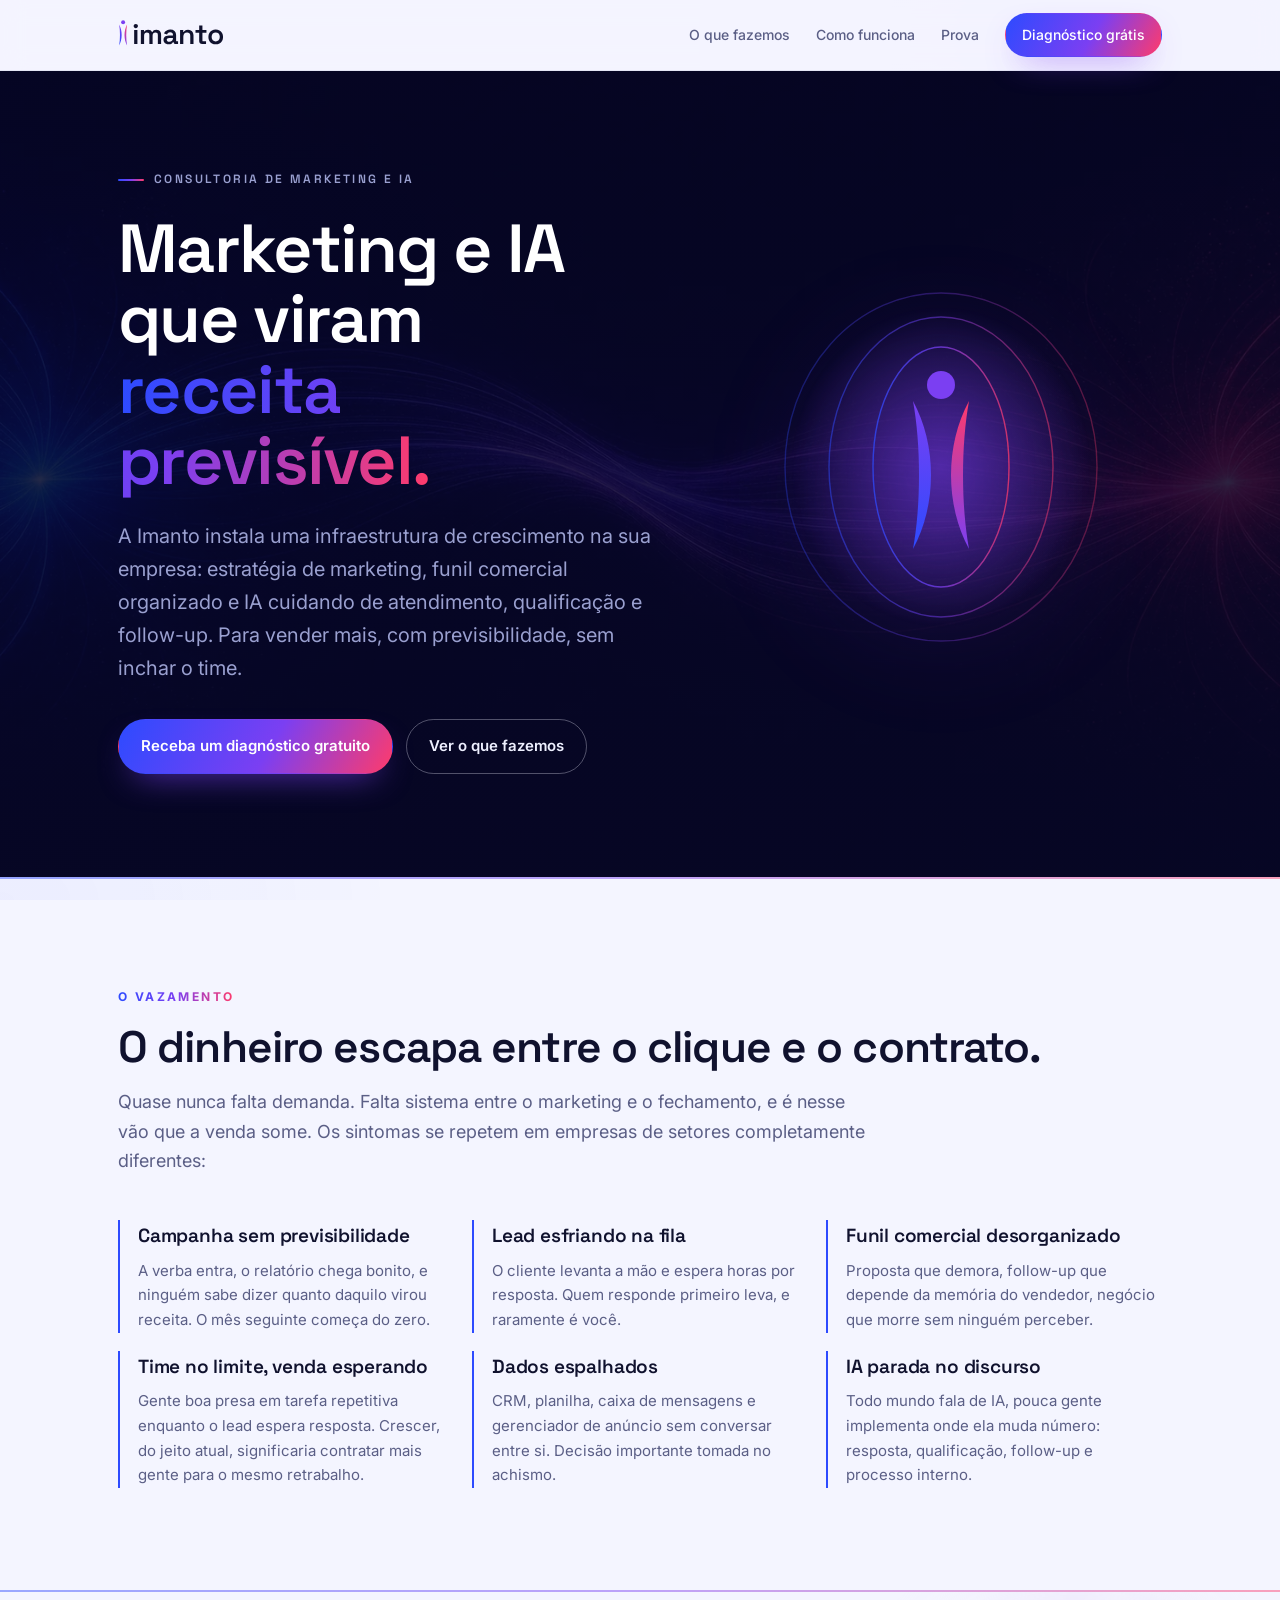
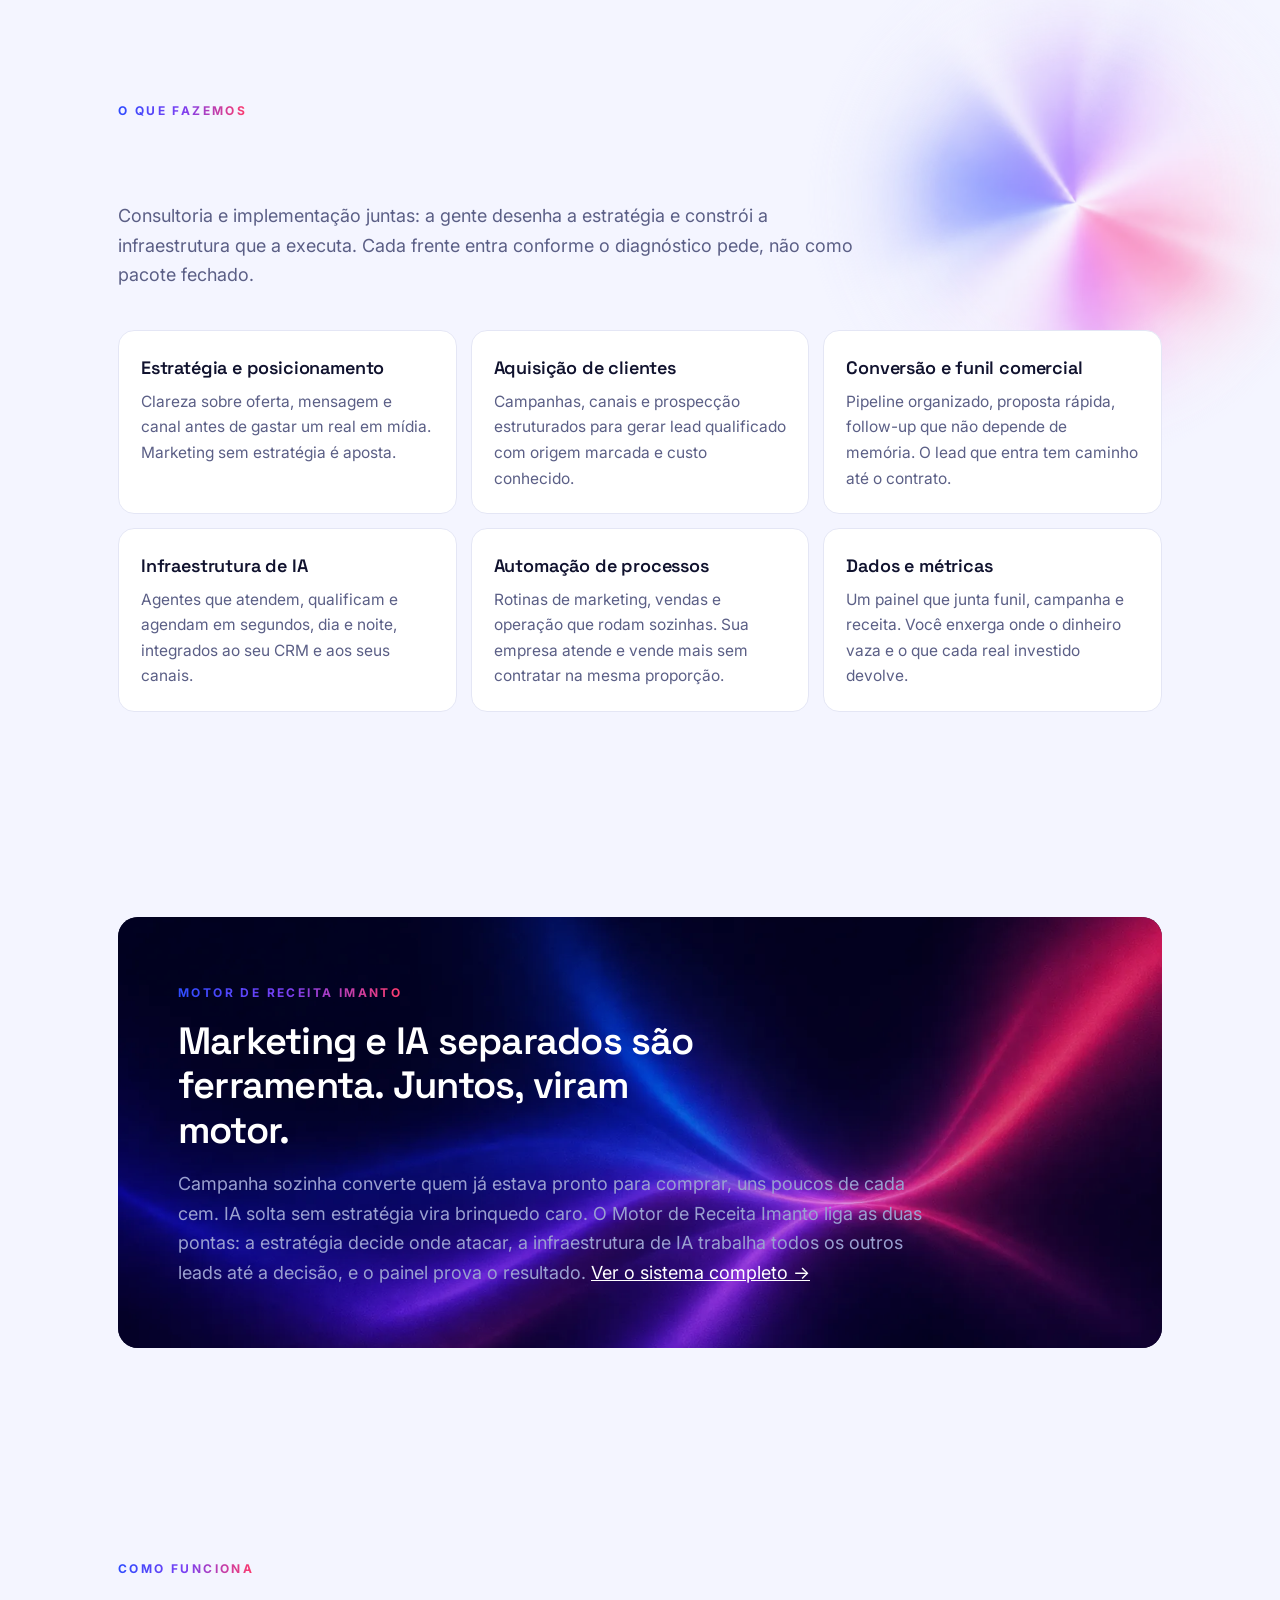
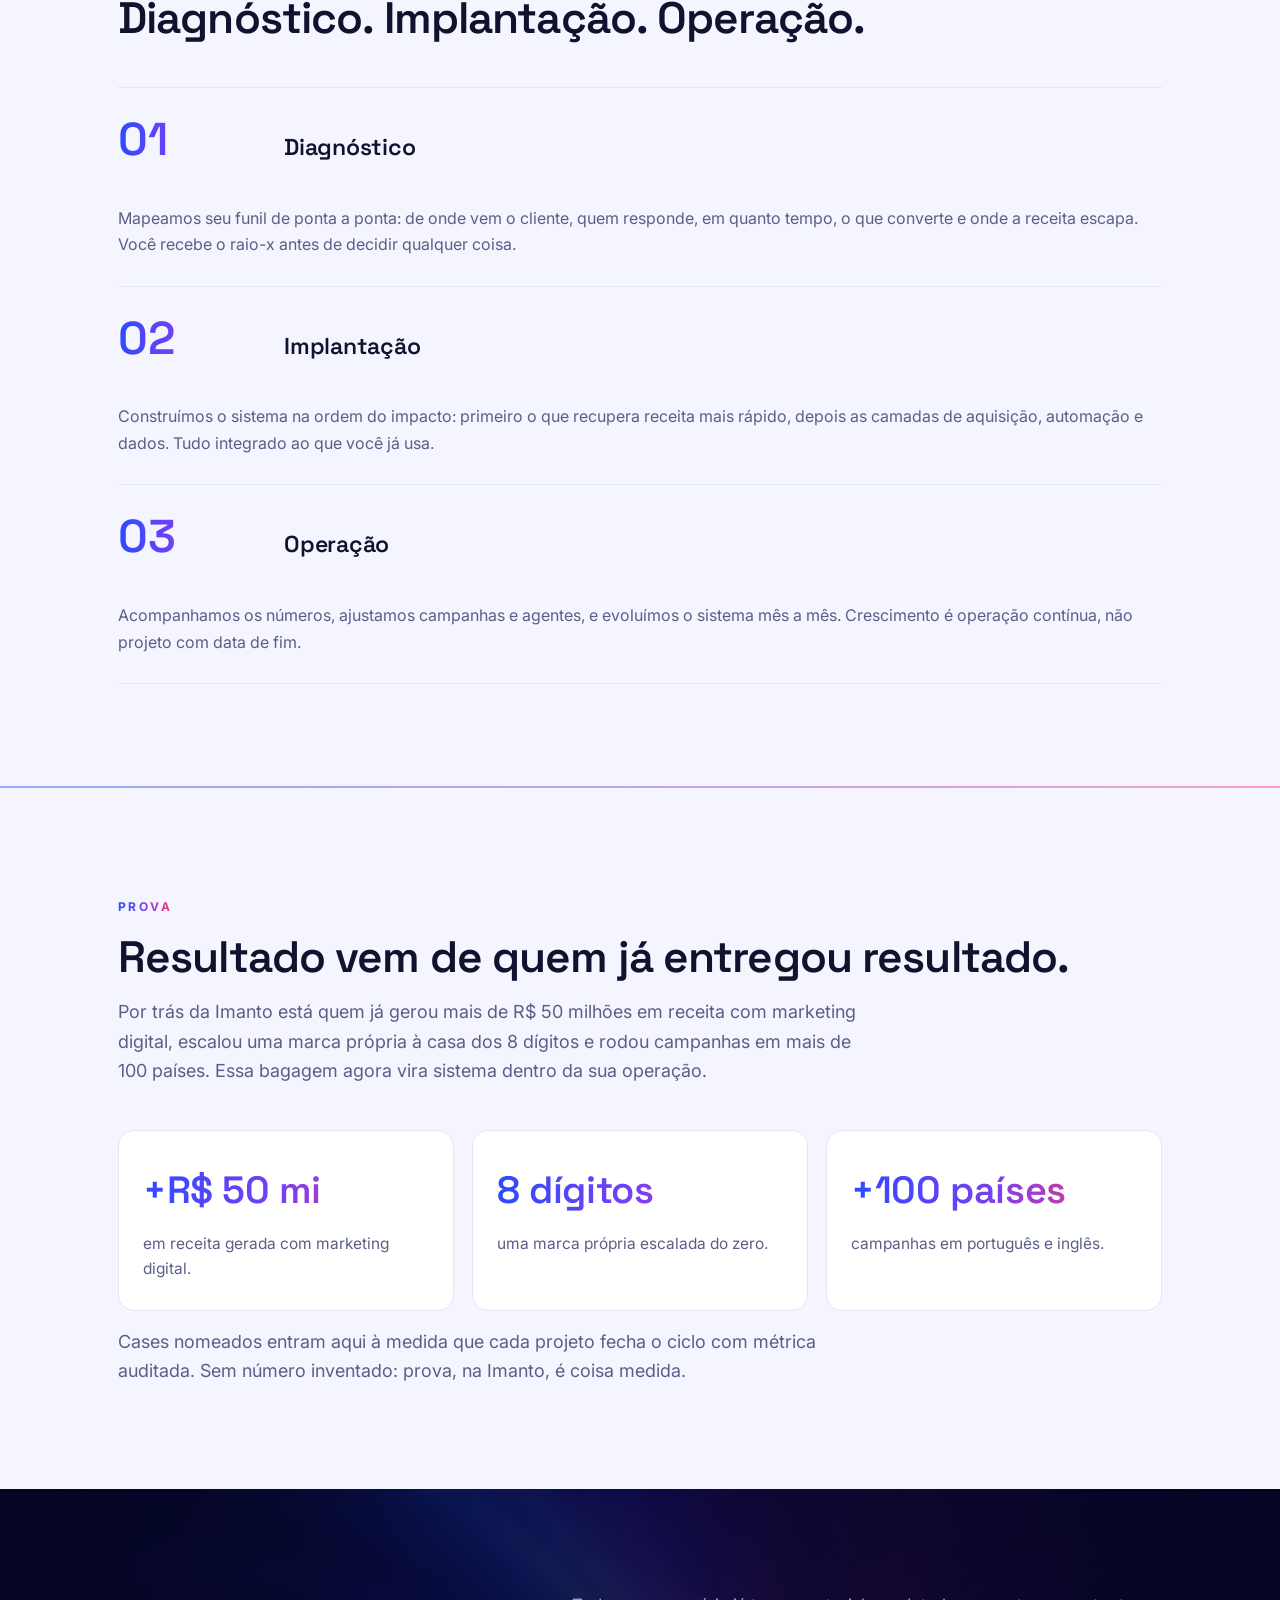
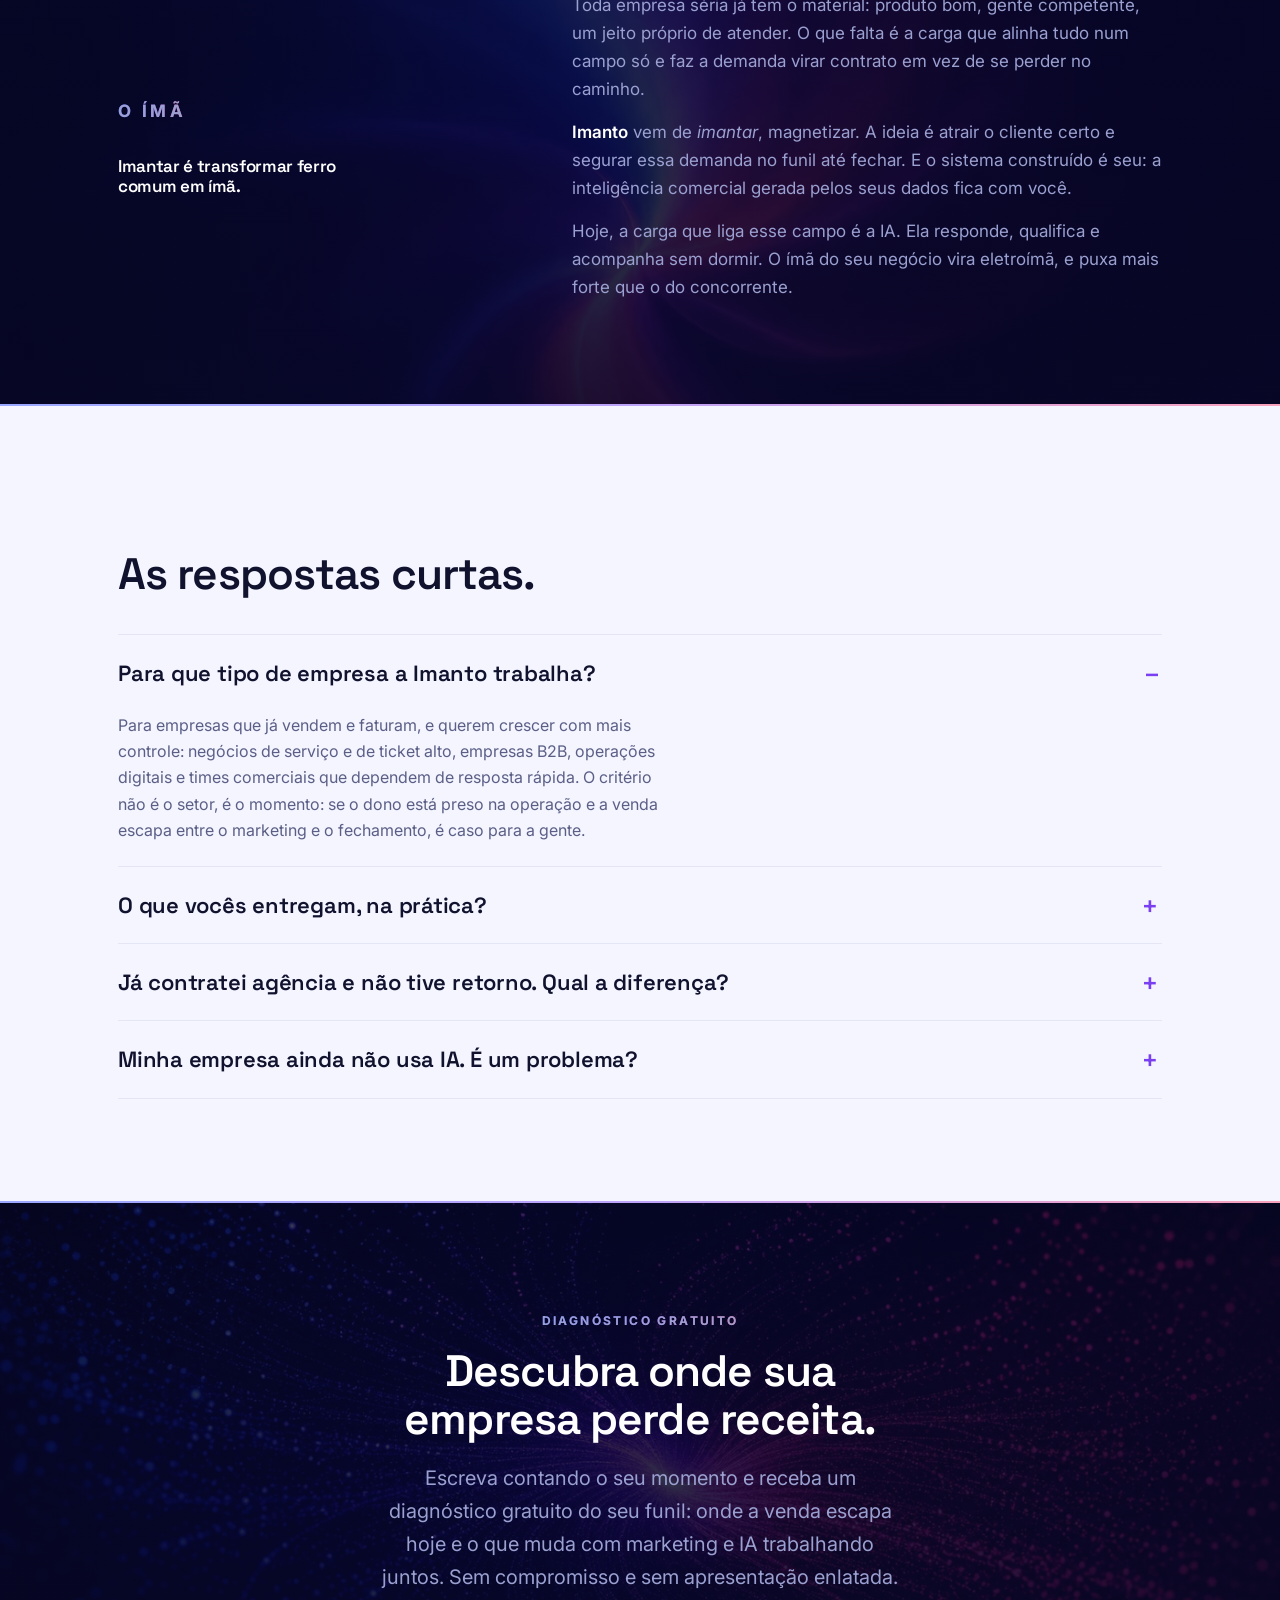
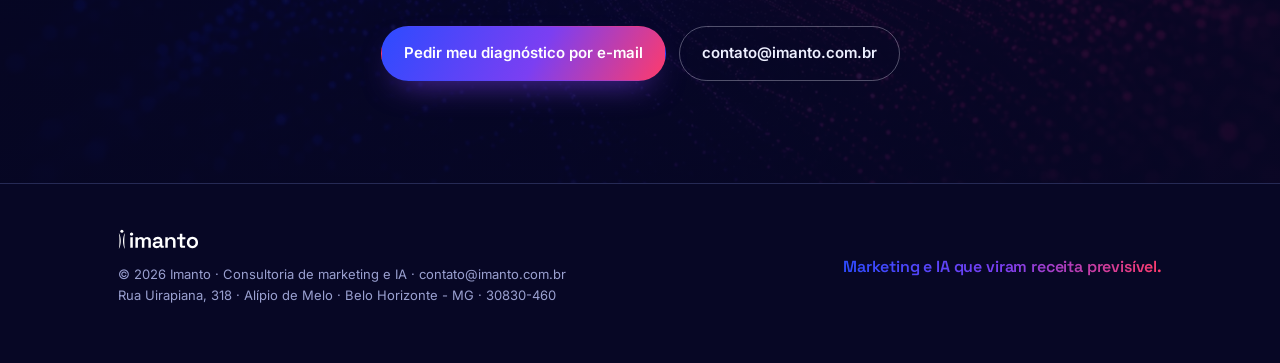
==== commit 33896eae: "Adiciona endereço institucional no rodapé e JSON-LD (index e serviços) Rua Uirapiana, 318 - Alípio d" ====
--- a/index.html
+++ b/index.html
@@ -40,13 +40,16 @@
     { "@type": "Organization", "@id": "https://imanto.com.br/#org", "name": "Imanto",
       "url": "https://imanto.com.br/", "logo": "https://imanto.com.br/assets/imanto-favicon-512.png",
       "description": "Imanto é uma consultoria de marketing e IA. Une estratégia, automação e infraestrutura de inteligência artificial para organizar aquisição, conversão, atendimento e dados, e transformar isso em crescimento previsível.",
-      "slogan": "Marketing e IA que viram receita previsível.", "areaServed": "BR", "email": "contato@imanto.com.br", "sameAs": [] },
+      "slogan": "Marketing e IA que viram receita previsível.", "areaServed": "BR", "email": "contato@imanto.com.br",
+      "address": { "@type": "PostalAddress", "streetAddress": "Rua Uirapiana, 318 - Alípio de Melo", "addressLocality": "Belo Horizonte", "addressRegion": "MG", "postalCode": "30830-460", "addressCountry": "BR" }, "sameAs": [] },
     { "@type": "WebSite", "@id": "https://imanto.com.br/#website", "url": "https://imanto.com.br/",
       "name": "Imanto", "inLanguage": "pt-BR", "publisher": {"@id":"https://imanto.com.br/#org"} },
     { "@type": "ProfessionalService", "@id": "https://imanto.com.br/#service", "name": "Imanto",
       "url": "https://imanto.com.br/", "image": "https://imanto.com.br/assets/imanto-og.jpg",
       "description": "Consultoria e implementação de marketing, automação e infraestrutura de IA: estratégia e posicionamento, aquisição de clientes, conversão e funil comercial, agentes de IA para atendimento e qualificação, automação de processos e painel de dados com ROI.",
-      "areaServed": "BR", "serviceType": "Consultoria de marketing, automação e infraestrutura de IA", "provider": {"@id":"https://imanto.com.br/#org"} },
+      "areaServed": "BR", "serviceType": "Consultoria de marketing, automação e infraestrutura de IA",
+      "address": { "@type": "PostalAddress", "streetAddress": "Rua Uirapiana, 318 - Alípio de Melo", "addressLocality": "Belo Horizonte", "addressRegion": "MG", "postalCode": "30830-460", "addressCountry": "BR" },
+      "provider": {"@id":"https://imanto.com.br/#org"} },
     { "@type": "FAQPage", "@id": "https://imanto.com.br/#faq", "mainEntity": [
       { "@type": "Question", "name": "Para que tipo de empresa a Imanto trabalha?", "acceptedAnswer": {"@type":"Answer","text":"Para empresas que já vendem e faturam, e querem crescer com mais controle: negócios de serviço e de ticket alto, empresas B2B, operações digitais e times comerciais que dependem de resposta rápida. O critério não é o setor, é o momento: se o dono está preso na operação e a venda escapa entre o marketing e o fechamento, é caso para a Imanto."} },
       { "@type": "Question", "name": "O que vocês entregam, na prática?", "acceptedAnswer": {"@type":"Answer","text":"O Motor de Receita Imanto: diagnóstico do funil, estratégia de aquisição, atendimento e qualificação com IA, follow-up automático, automação de processos internos e um painel que mostra o que cada etapa gera de receita."} },
@@ -248,7 +251,7 @@
   <div class="wrap foot">
     <div>
       <img class="foot__logo" src="/logo-kit/imanto-h-branco.svg" alt="Imanto" />
-      <small>© 2026 Imanto · Consultoria de marketing e IA · <a href="mailto:contato@imanto.com.br" style="color:inherit">contato@imanto.com.br</a></small>
+      <small>© 2026 Imanto · Consultoria de marketing e IA · <a href="mailto:contato@imanto.com.br" style="color:inherit">contato@imanto.com.br</a><br>Rua Uirapiana, 318 · Alípio de Melo · Belo Horizonte - MG · 30830-460</small>
     </div>
     <div class="foot__tag">Marketing e IA que viram receita previsível.</div>
   </div>
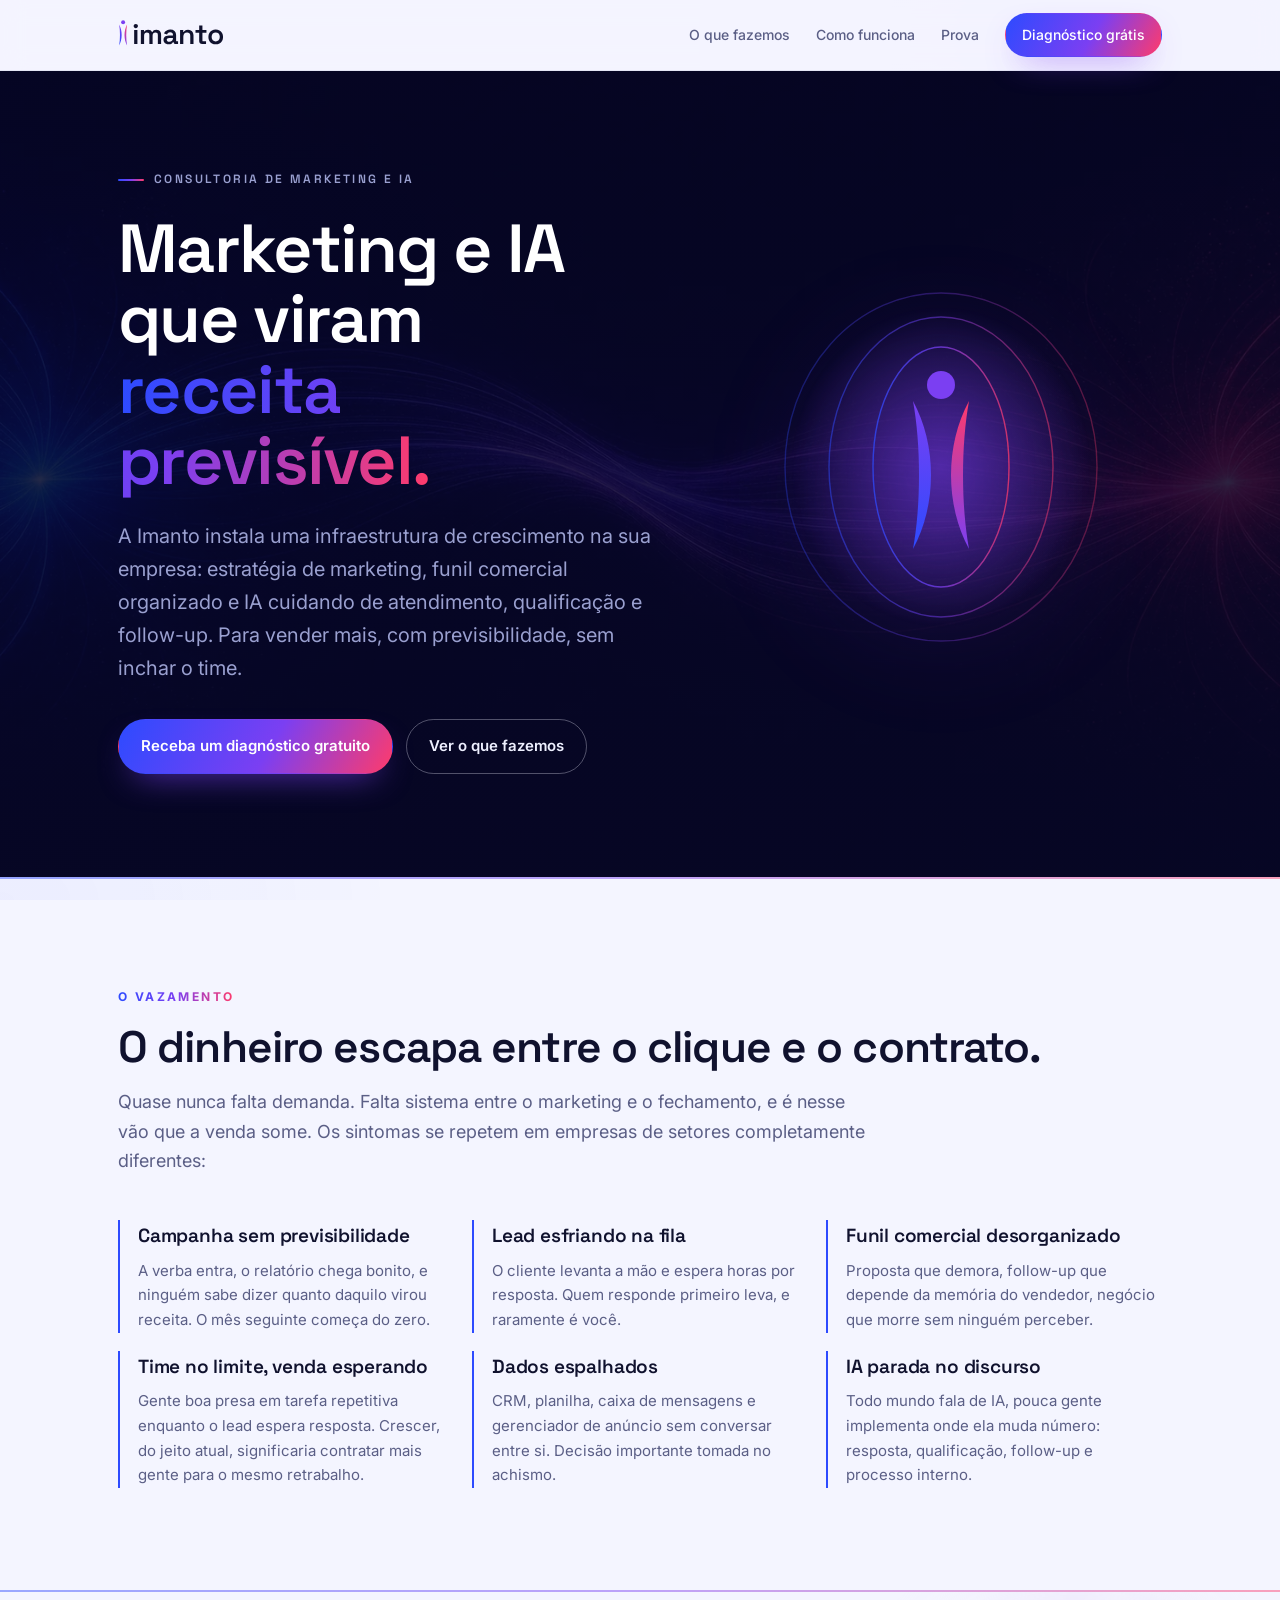
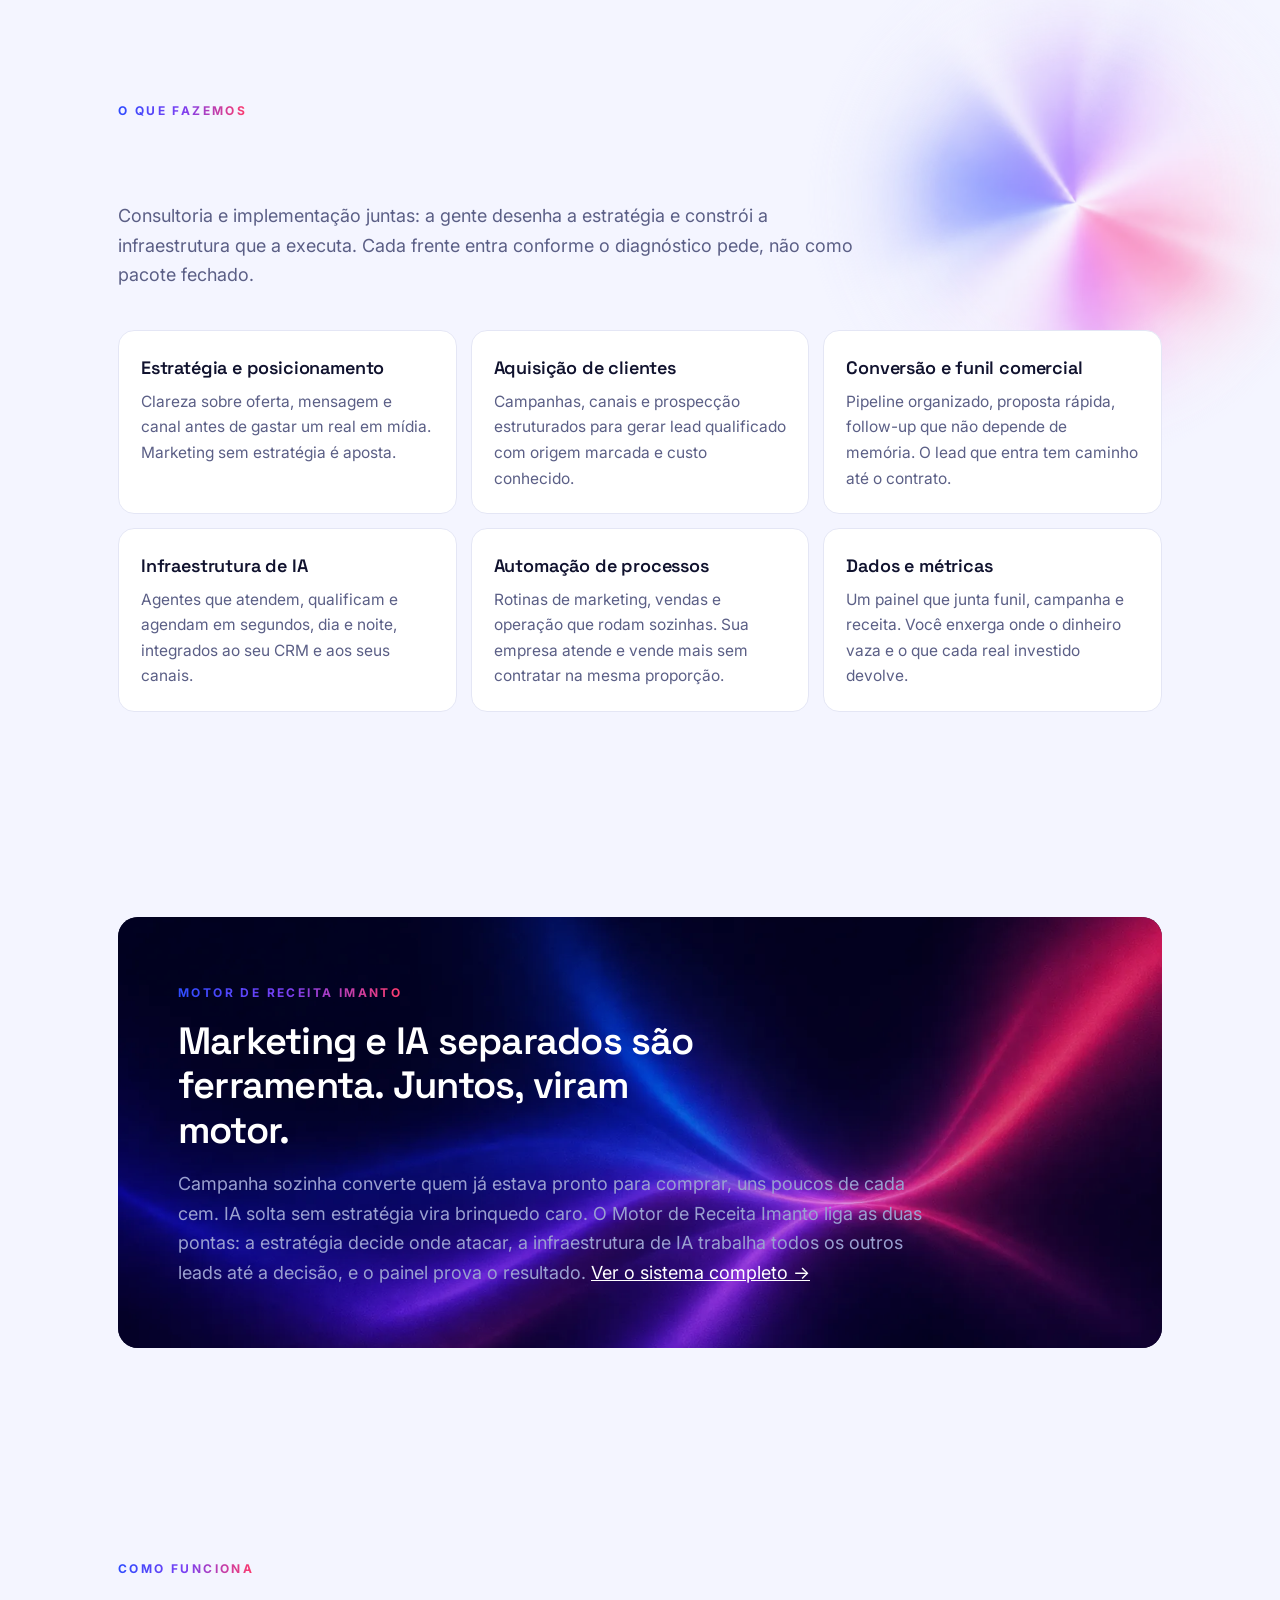
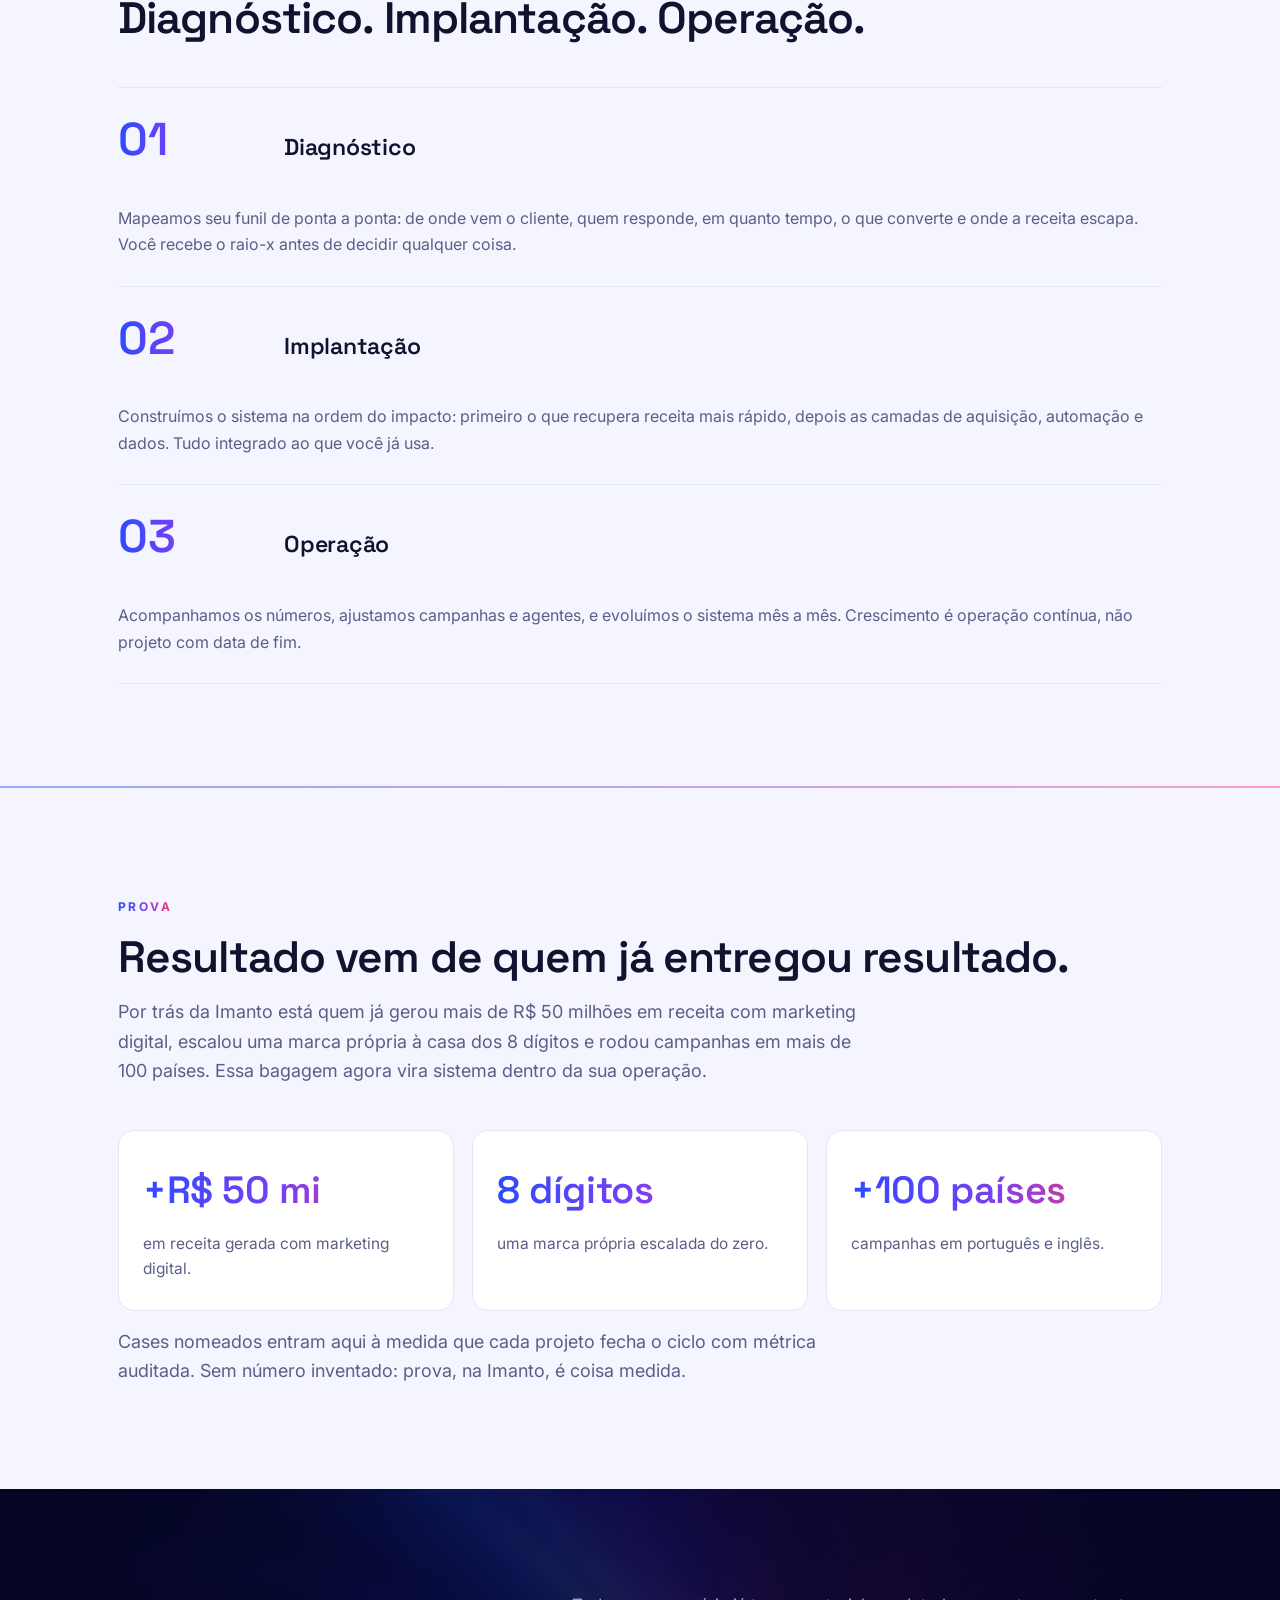
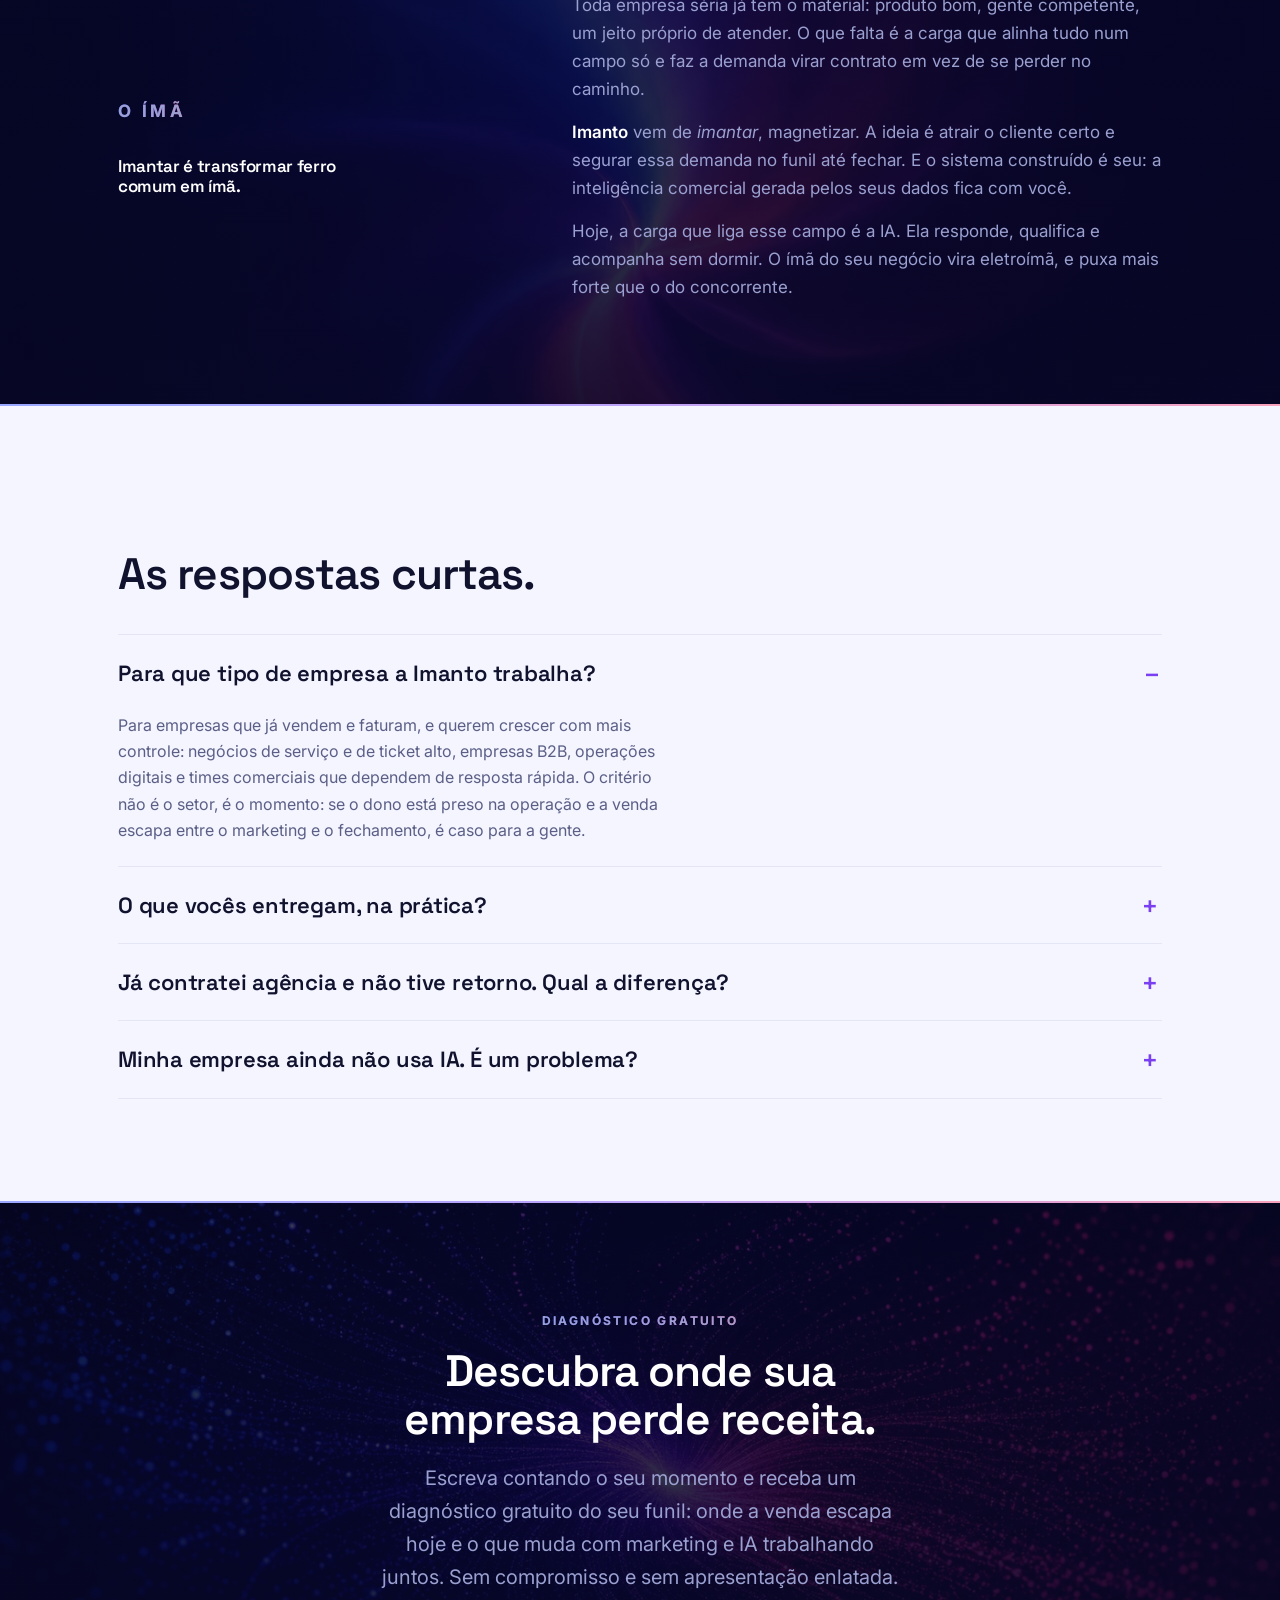
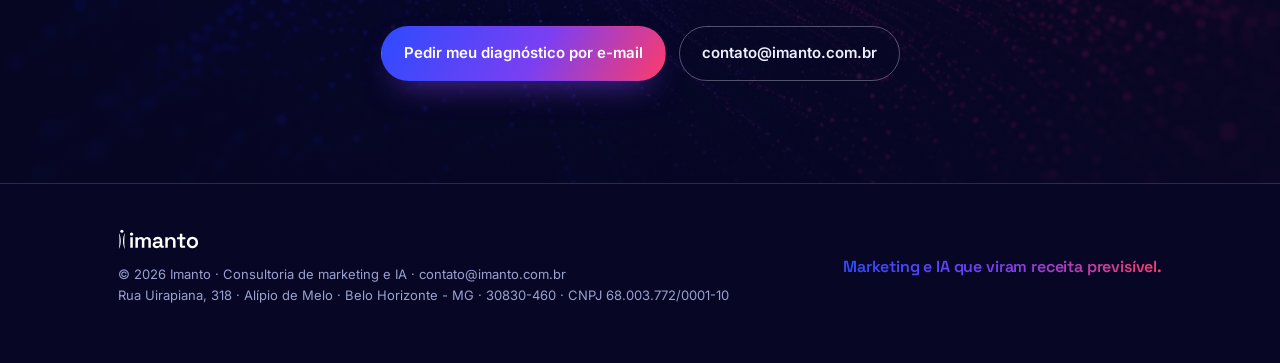
==== commit ea1f7c79: "Adiciona CNPJ no rodapé (index e serviços) e taxID no JSON-LD Co-Authored-By: Claude Fable 5 <norepl" ====
--- a/index.html
+++ b/index.html
@@ -41,6 +41,7 @@
       "url": "https://imanto.com.br/", "logo": "https://imanto.com.br/assets/imanto-favicon-512.png",
       "description": "Imanto é uma consultoria de marketing e IA. Une estratégia, automação e infraestrutura de inteligência artificial para organizar aquisição, conversão, atendimento e dados, e transformar isso em crescimento previsível.",
       "slogan": "Marketing e IA que viram receita previsível.", "areaServed": "BR", "email": "contato@imanto.com.br",
+      "taxID": "68.003.772/0001-10",
       "address": { "@type": "PostalAddress", "streetAddress": "Rua Uirapiana, 318 - Alípio de Melo", "addressLocality": "Belo Horizonte", "addressRegion": "MG", "postalCode": "30830-460", "addressCountry": "BR" }, "sameAs": [] },
     { "@type": "WebSite", "@id": "https://imanto.com.br/#website", "url": "https://imanto.com.br/",
       "name": "Imanto", "inLanguage": "pt-BR", "publisher": {"@id":"https://imanto.com.br/#org"} },
@@ -48,6 +49,7 @@
       "url": "https://imanto.com.br/", "image": "https://imanto.com.br/assets/imanto-og.jpg",
       "description": "Consultoria e implementação de marketing, automação e infraestrutura de IA: estratégia e posicionamento, aquisição de clientes, conversão e funil comercial, agentes de IA para atendimento e qualificação, automação de processos e painel de dados com ROI.",
       "areaServed": "BR", "serviceType": "Consultoria de marketing, automação e infraestrutura de IA",
+      "taxID": "68.003.772/0001-10",
       "address": { "@type": "PostalAddress", "streetAddress": "Rua Uirapiana, 318 - Alípio de Melo", "addressLocality": "Belo Horizonte", "addressRegion": "MG", "postalCode": "30830-460", "addressCountry": "BR" },
       "provider": {"@id":"https://imanto.com.br/#org"} },
     { "@type": "FAQPage", "@id": "https://imanto.com.br/#faq", "mainEntity": [
@@ -251,7 +253,7 @@
   <div class="wrap foot">
     <div>
       <img class="foot__logo" src="/logo-kit/imanto-h-branco.svg" alt="Imanto" />
-      <small>© 2026 Imanto · Consultoria de marketing e IA · <a href="mailto:contato@imanto.com.br" style="color:inherit">contato@imanto.com.br</a><br>Rua Uirapiana, 318 · Alípio de Melo · Belo Horizonte - MG · 30830-460</small>
+      <small>© 2026 Imanto · Consultoria de marketing e IA · <a href="mailto:contato@imanto.com.br" style="color:inherit">contato@imanto.com.br</a><br>Rua Uirapiana, 318 · Alípio de Melo · Belo Horizonte - MG · 30830-460 · CNPJ 68.003.772/0001-10</small>
     </div>
     <div class="foot__tag">Marketing e IA que viram receita previsível.</div>
   </div>
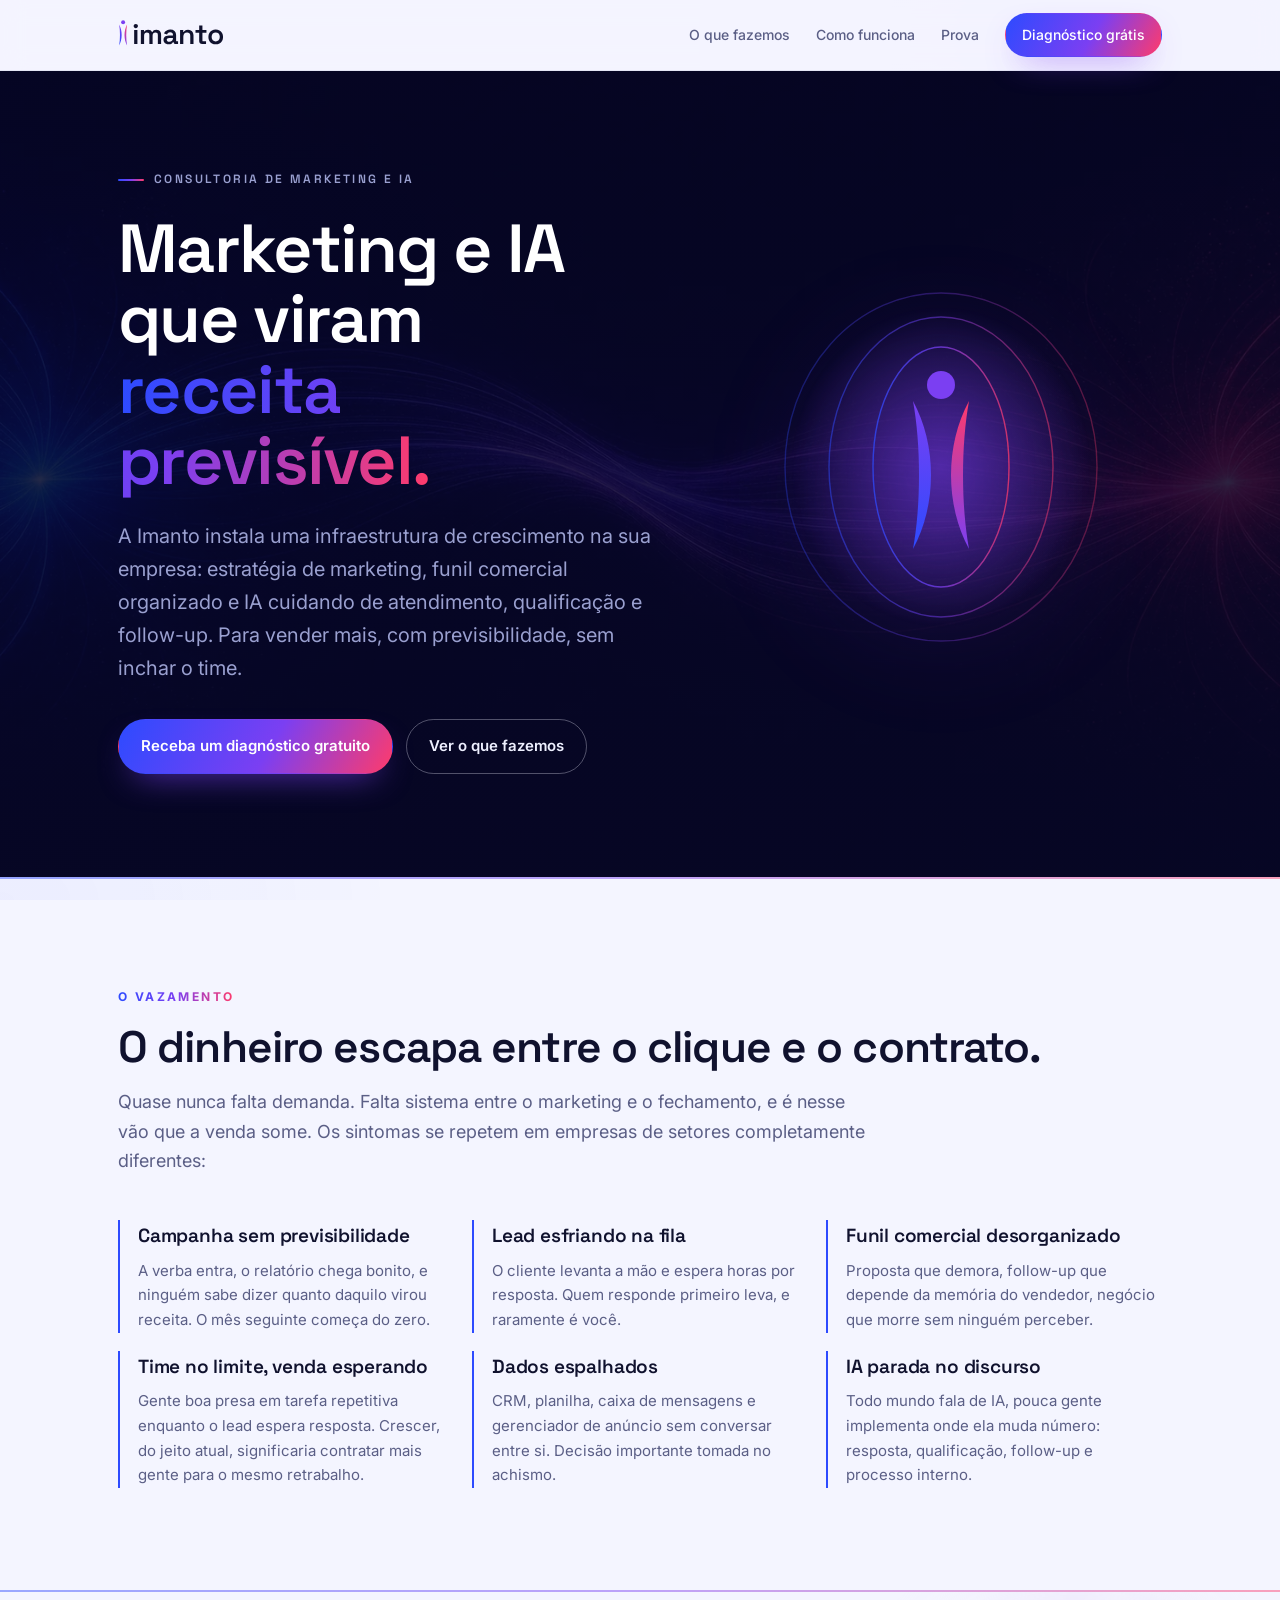
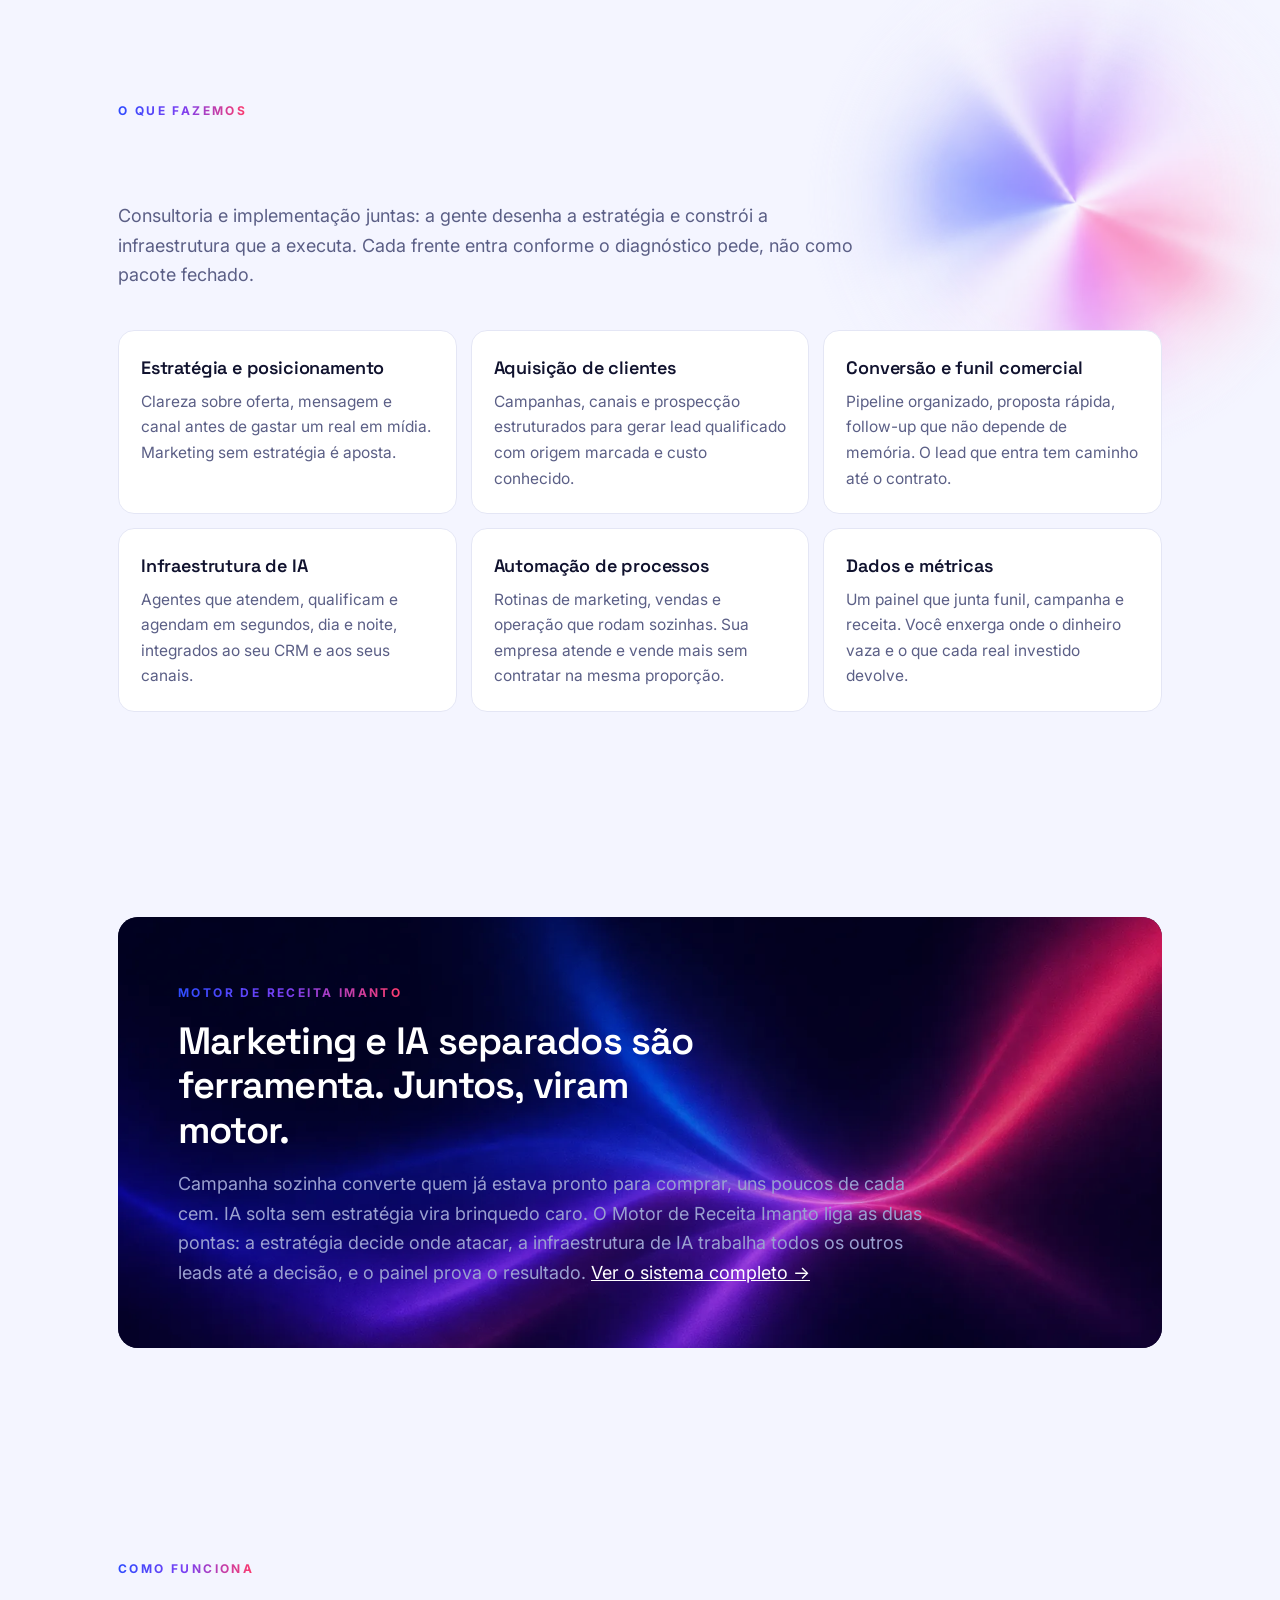
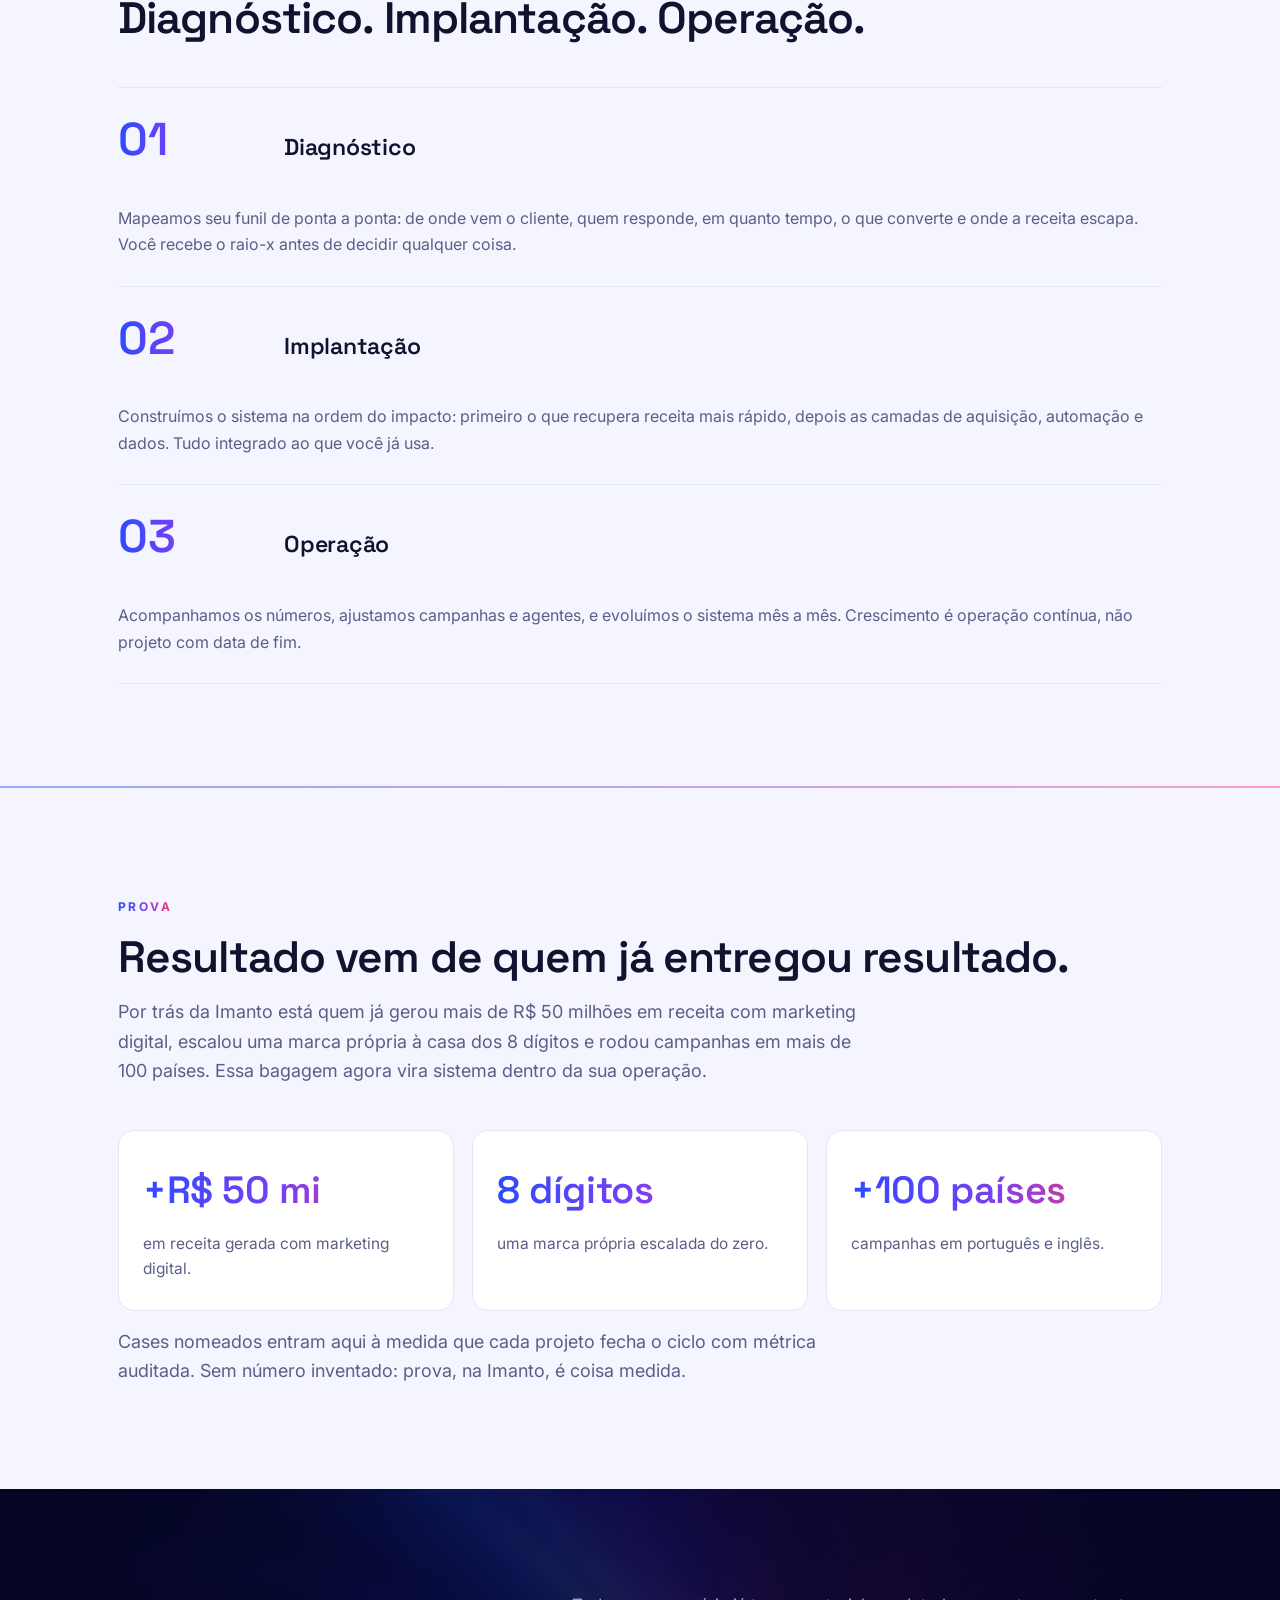
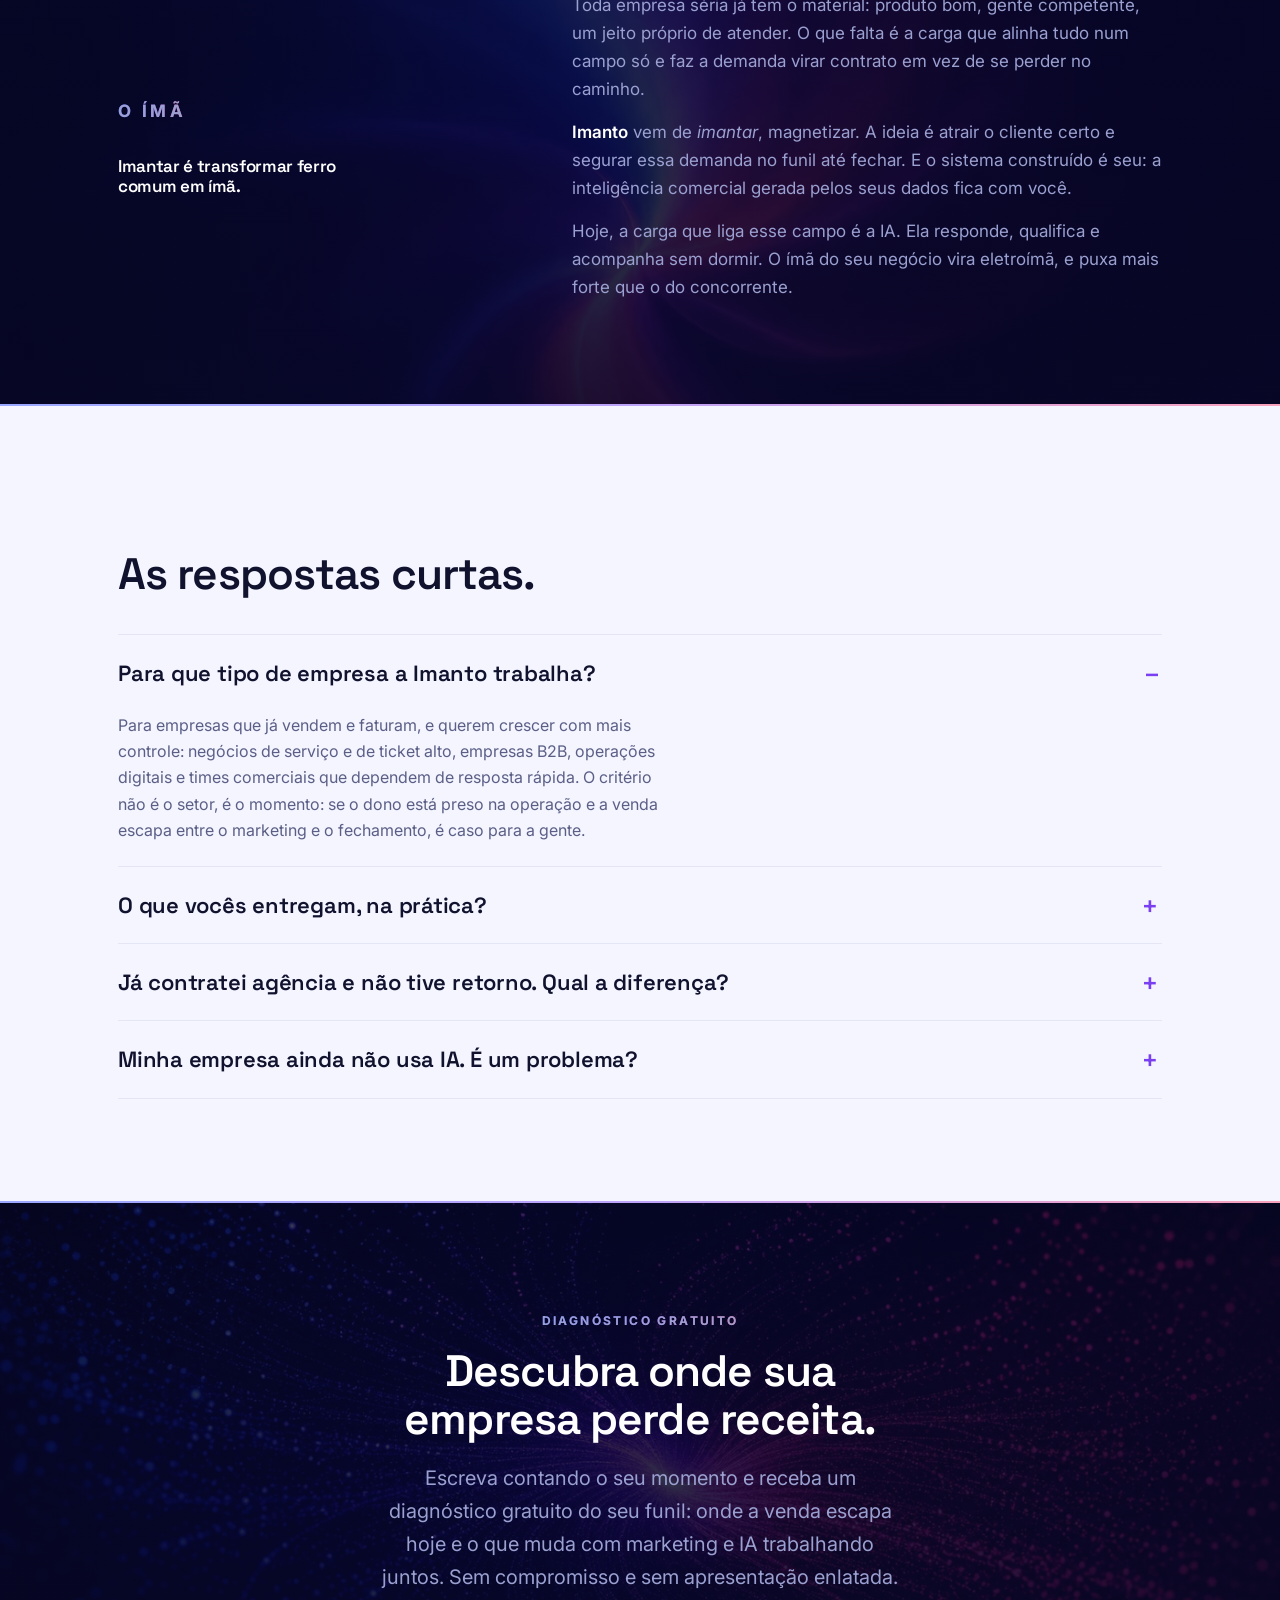
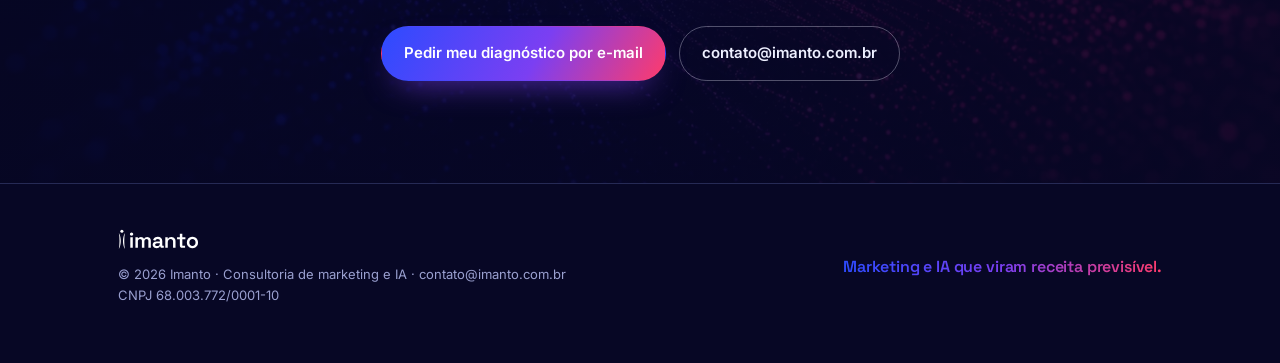
==== commit 482072a6: "Remove endereço institucional temporariamente (rodapé e JSON-LD); mantém CNPJ e e-mail Co-Authored-B" ====
--- a/index.html
+++ b/index.html
@@ -42,7 +42,7 @@
       "description": "Imanto é uma consultoria de marketing e IA. Une estratégia, automação e infraestrutura de inteligência artificial para organizar aquisição, conversão, atendimento e dados, e transformar isso em crescimento previsível.",
       "slogan": "Marketing e IA que viram receita previsível.", "areaServed": "BR", "email": "contato@imanto.com.br",
       "taxID": "68.003.772/0001-10",
-      "address": { "@type": "PostalAddress", "streetAddress": "Rua Uirapiana, 318 - Alípio de Melo", "addressLocality": "Belo Horizonte", "addressRegion": "MG", "postalCode": "30830-460", "addressCountry": "BR" }, "sameAs": [] },
+      "sameAs": [] },
     { "@type": "WebSite", "@id": "https://imanto.com.br/#website", "url": "https://imanto.com.br/",
       "name": "Imanto", "inLanguage": "pt-BR", "publisher": {"@id":"https://imanto.com.br/#org"} },
     { "@type": "ProfessionalService", "@id": "https://imanto.com.br/#service", "name": "Imanto",
@@ -50,7 +50,6 @@
       "description": "Consultoria e implementação de marketing, automação e infraestrutura de IA: estratégia e posicionamento, aquisição de clientes, conversão e funil comercial, agentes de IA para atendimento e qualificação, automação de processos e painel de dados com ROI.",
       "areaServed": "BR", "serviceType": "Consultoria de marketing, automação e infraestrutura de IA",
       "taxID": "68.003.772/0001-10",
-      "address": { "@type": "PostalAddress", "streetAddress": "Rua Uirapiana, 318 - Alípio de Melo", "addressLocality": "Belo Horizonte", "addressRegion": "MG", "postalCode": "30830-460", "addressCountry": "BR" },
       "provider": {"@id":"https://imanto.com.br/#org"} },
     { "@type": "FAQPage", "@id": "https://imanto.com.br/#faq", "mainEntity": [
       { "@type": "Question", "name": "Para que tipo de empresa a Imanto trabalha?", "acceptedAnswer": {"@type":"Answer","text":"Para empresas que já vendem e faturam, e querem crescer com mais controle: negócios de serviço e de ticket alto, empresas B2B, operações digitais e times comerciais que dependem de resposta rápida. O critério não é o setor, é o momento: se o dono está preso na operação e a venda escapa entre o marketing e o fechamento, é caso para a Imanto."} },
@@ -253,7 +252,7 @@
   <div class="wrap foot">
     <div>
       <img class="foot__logo" src="/logo-kit/imanto-h-branco.svg" alt="Imanto" />
-      <small>© 2026 Imanto · Consultoria de marketing e IA · <a href="mailto:contato@imanto.com.br" style="color:inherit">contato@imanto.com.br</a><br>Rua Uirapiana, 318 · Alípio de Melo · Belo Horizonte - MG · 30830-460 · CNPJ 68.003.772/0001-10</small>
+      <small>© 2026 Imanto · Consultoria de marketing e IA · <a href="mailto:contato@imanto.com.br" style="color:inherit">contato@imanto.com.br</a><br>CNPJ 68.003.772/0001-10</small>
     </div>
     <div class="foot__tag">Marketing e IA que viram receita previsível.</div>
   </div>
--- a/assets/site.css
+++ b/assets/site.css
@@ -12,7 +12,8 @@
   --sans:"Inter",-apple-system,BlinkMacSystemFont,"Segoe UI",sans-serif;
 }
 *{box-sizing:border-box;margin:0;padding:0}
-html{scroll-behavior:smooth}
+/* canvas navy: overscroll além do documento revela o fundo do html, não branco */
+html{scroll-behavior:smooth;background-color:var(--navy)}
 body{background:var(--paper);color:var(--ink);font-family:var(--sans);font-size:17px;line-height:1.65;
   -webkit-font-smoothing:antialiased;text-rendering:optimizeLegibility;overflow-x:hidden}
 .wrap{max-width:var(--maxw);margin:0 auto;padding:0 28px}
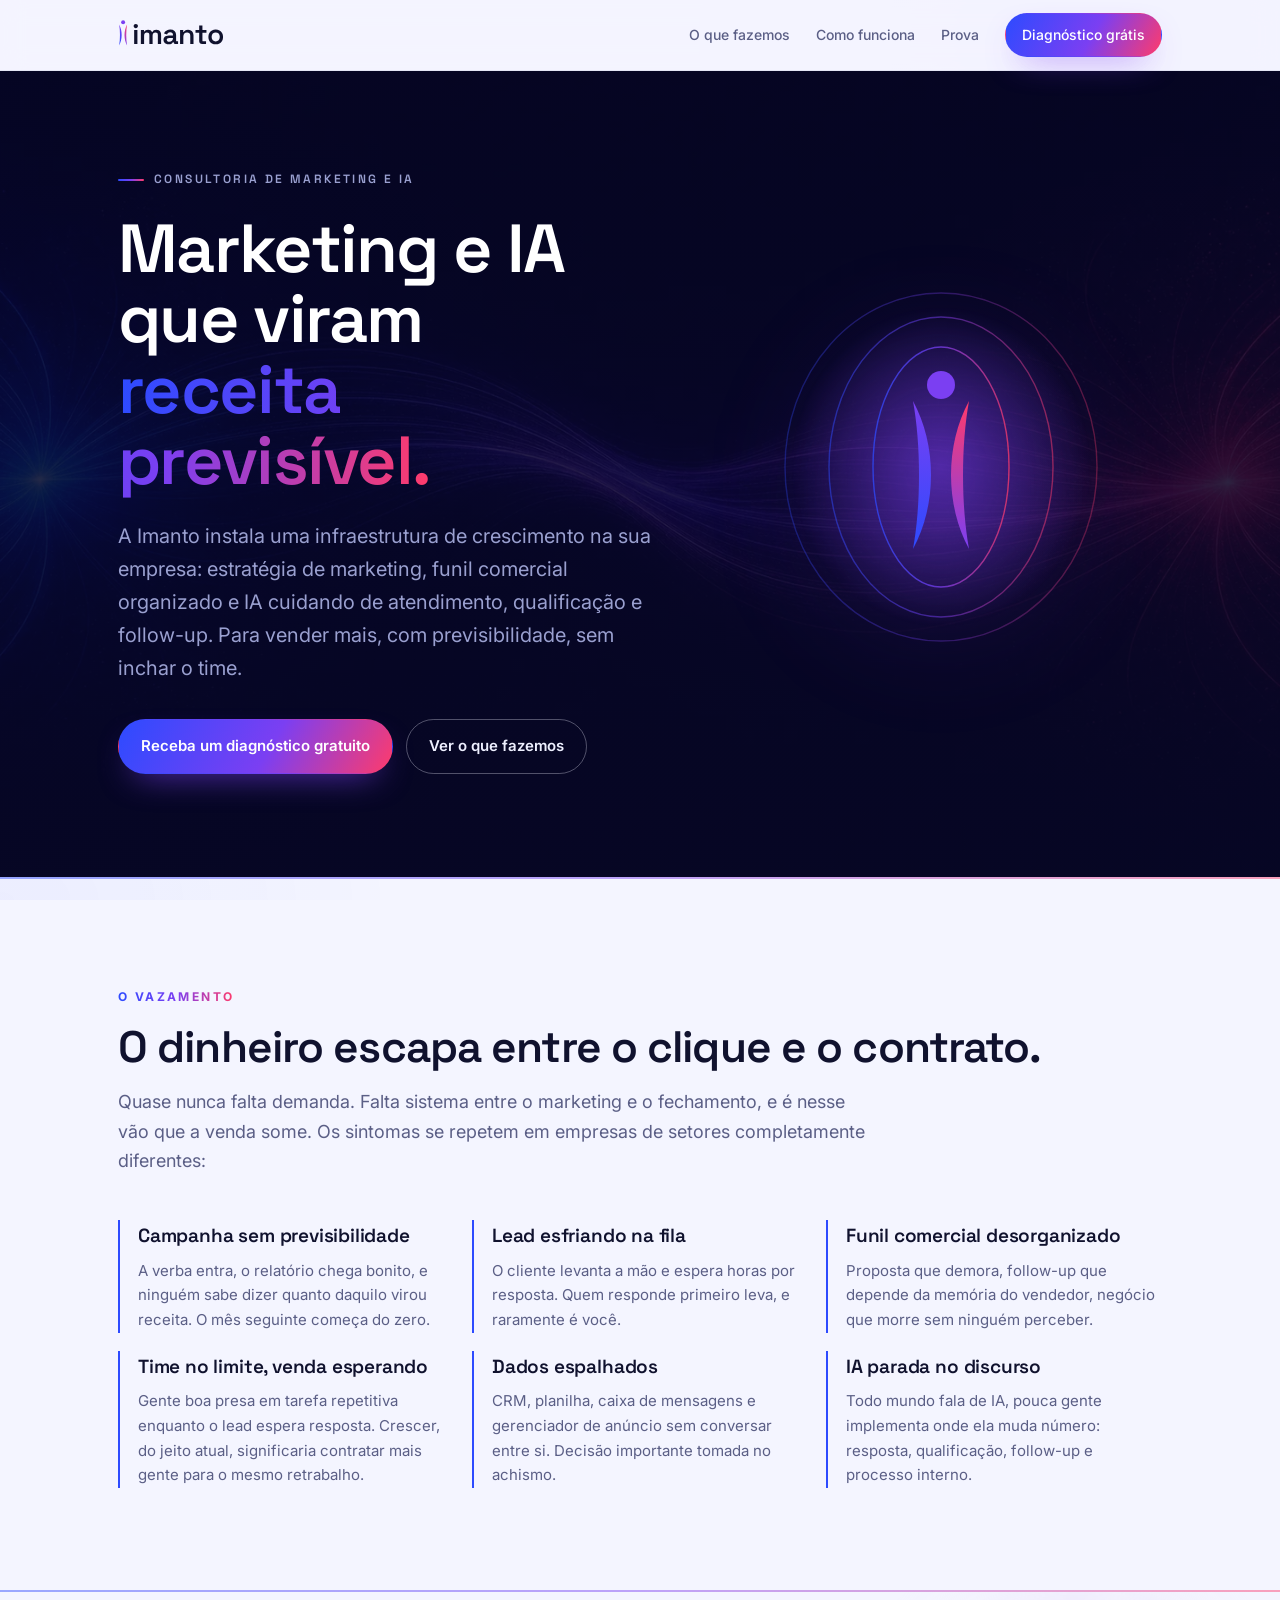
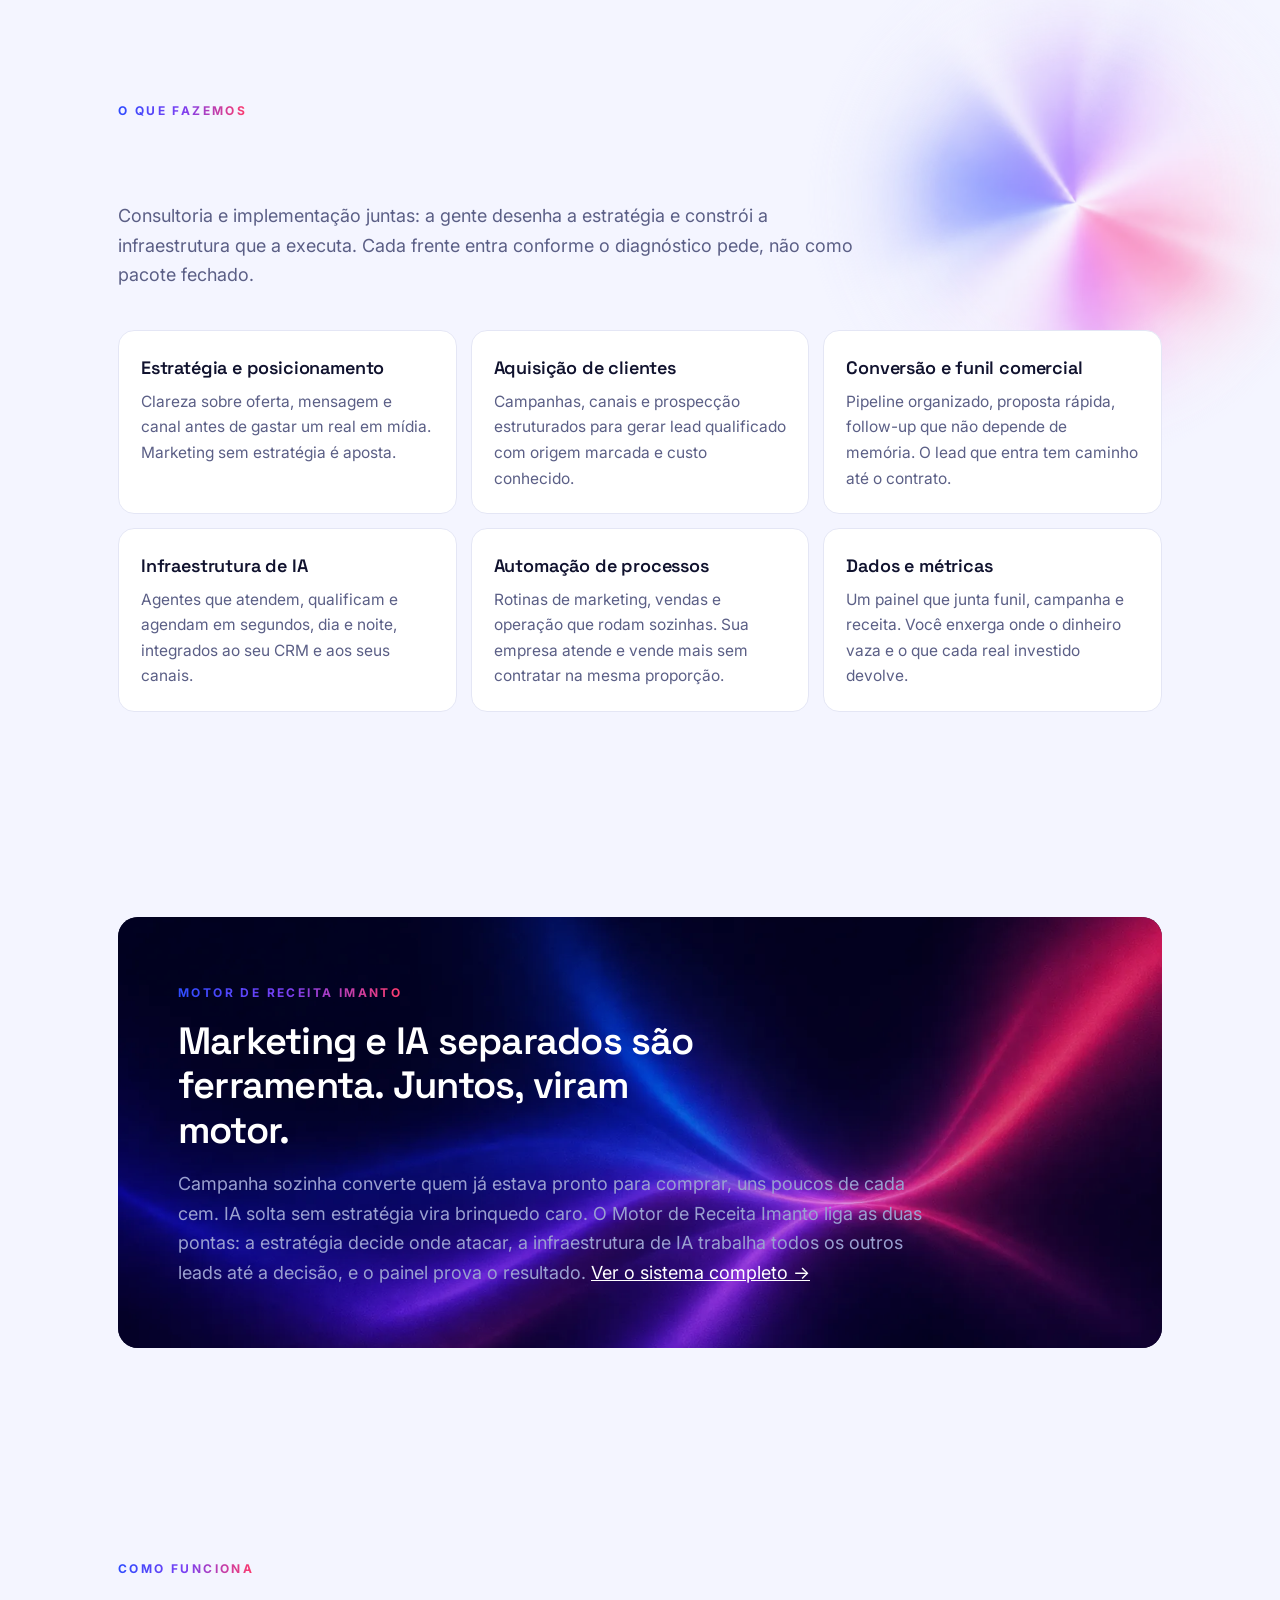
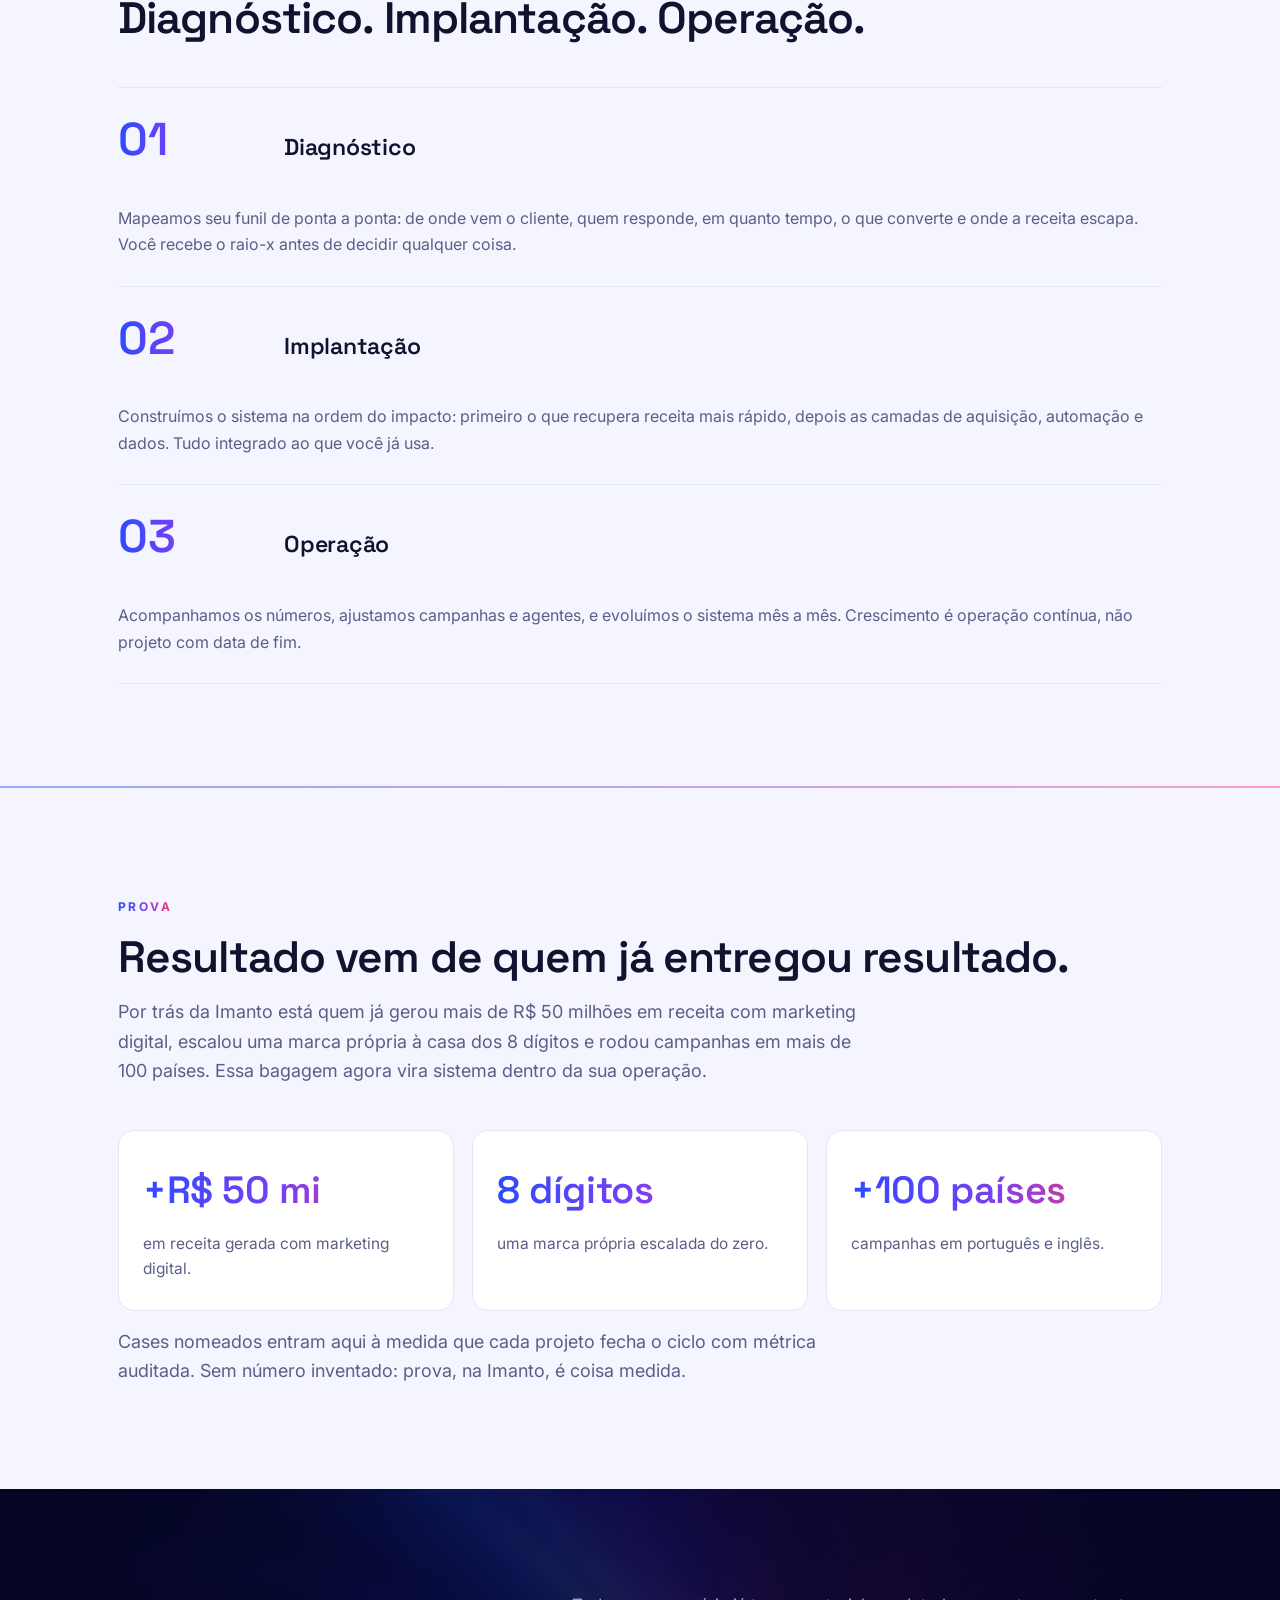
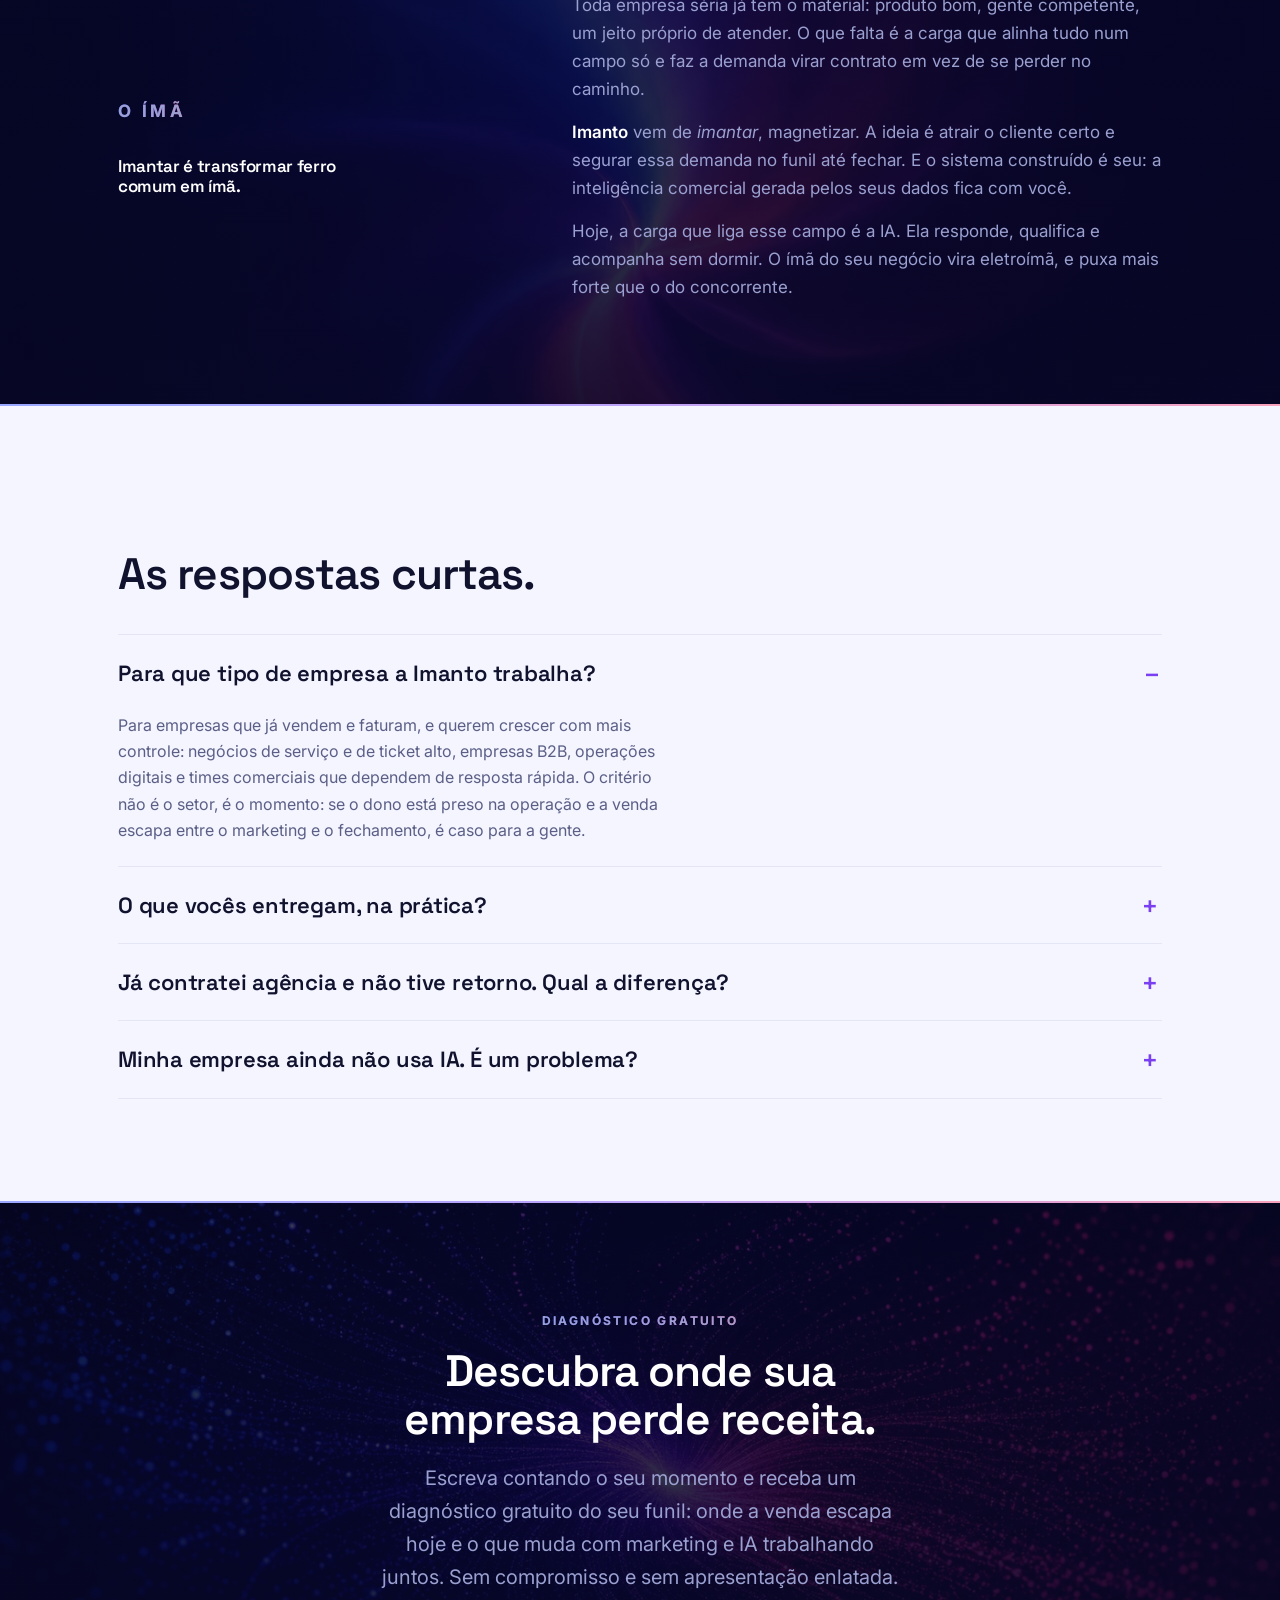
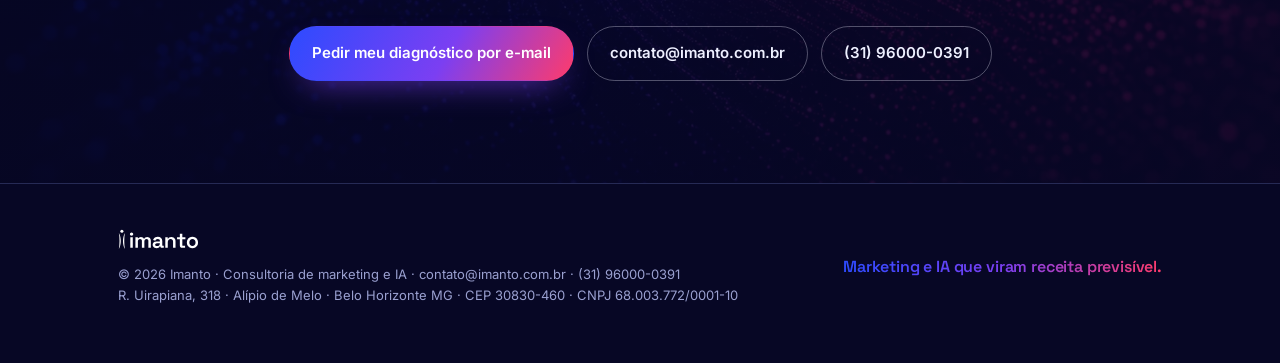
==== commit 5fc69aca: "Adiciona telefone (31) 96000-0391 e endereço no CTA, rodapé e JSON-LD Autorizado pelo Mathêus em 202" ====
--- a/index.html
+++ b/index.html
@@ -42,6 +42,8 @@
       "description": "Imanto é uma consultoria de marketing e IA. Une estratégia, automação e infraestrutura de inteligência artificial para organizar aquisição, conversão, atendimento e dados, e transformar isso em crescimento previsível.",
       "slogan": "Marketing e IA que viram receita previsível.", "areaServed": "BR", "email": "contato@imanto.com.br",
       "taxID": "68.003.772/0001-10",
+      "telephone": "+55 31 96000-0391",
+      "address": {"@type":"PostalAddress","streetAddress":"R. Uirapiana, 318","addressLocality":"Belo Horizonte","addressRegion":"MG","postalCode":"30830-460","addressCountry":"BR"},
       "sameAs": [] },
     { "@type": "WebSite", "@id": "https://imanto.com.br/#website", "url": "https://imanto.com.br/",
       "name": "Imanto", "inLanguage": "pt-BR", "publisher": {"@id":"https://imanto.com.br/#org"} },
@@ -50,6 +52,8 @@
       "description": "Consultoria e implementação de marketing, automação e infraestrutura de IA: estratégia e posicionamento, aquisição de clientes, conversão e funil comercial, agentes de IA para atendimento e qualificação, automação de processos e painel de dados com ROI.",
       "areaServed": "BR", "serviceType": "Consultoria de marketing, automação e infraestrutura de IA",
       "taxID": "68.003.772/0001-10",
+      "telephone": "+55 31 96000-0391",
+      "address": {"@type":"PostalAddress","streetAddress":"R. Uirapiana, 318","addressLocality":"Belo Horizonte","addressRegion":"MG","postalCode":"30830-460","addressCountry":"BR"},
       "provider": {"@id":"https://imanto.com.br/#org"} },
     { "@type": "FAQPage", "@id": "https://imanto.com.br/#faq", "mainEntity": [
       { "@type": "Question", "name": "Para que tipo de empresa a Imanto trabalha?", "acceptedAnswer": {"@type":"Answer","text":"Para empresas que já vendem e faturam, e querem crescer com mais controle: negócios de serviço e de ticket alto, empresas B2B, operações digitais e times comerciais que dependem de resposta rápida. O critério não é o setor, é o momento: se o dono está preso na operação e a venda escapa entre o marketing e o fechamento, é caso para a Imanto."} },
@@ -243,6 +247,7 @@
       <div class="cta__row reveal">
         <a href="mailto:contato@imanto.com.br?subject=Quero%20o%20diagn%C3%B3stico%20gratuito%20do%20meu%20funil" class="btn btn--solid">Pedir meu diagnóstico por e-mail</a>
         <a href="mailto:contato@imanto.com.br" class="btn btn--ghost">contato@imanto.com.br</a>
+        <a href="tel:+5531960000391" class="btn btn--ghost">(31) 96000-0391</a>
       </div>
     </div>
   </section>
@@ -252,7 +257,7 @@
   <div class="wrap foot">
     <div>
       <img class="foot__logo" src="/logo-kit/imanto-h-branco.svg" alt="Imanto" />
-      <small>© 2026 Imanto · Consultoria de marketing e IA · <a href="mailto:contato@imanto.com.br" style="color:inherit">contato@imanto.com.br</a><br>CNPJ 68.003.772/0001-10</small>
+      <small>© 2026 Imanto · Consultoria de marketing e IA · <a href="mailto:contato@imanto.com.br" style="color:inherit">contato@imanto.com.br</a> · <a href="tel:+5531960000391" style="color:inherit">(31) 96000-0391</a><br>R. Uirapiana, 318 · Alípio de Melo · Belo Horizonte MG · CEP 30830-460 · CNPJ 68.003.772/0001-10</small>
     </div>
     <div class="foot__tag">Marketing e IA que viram receita previsível.</div>
   </div>
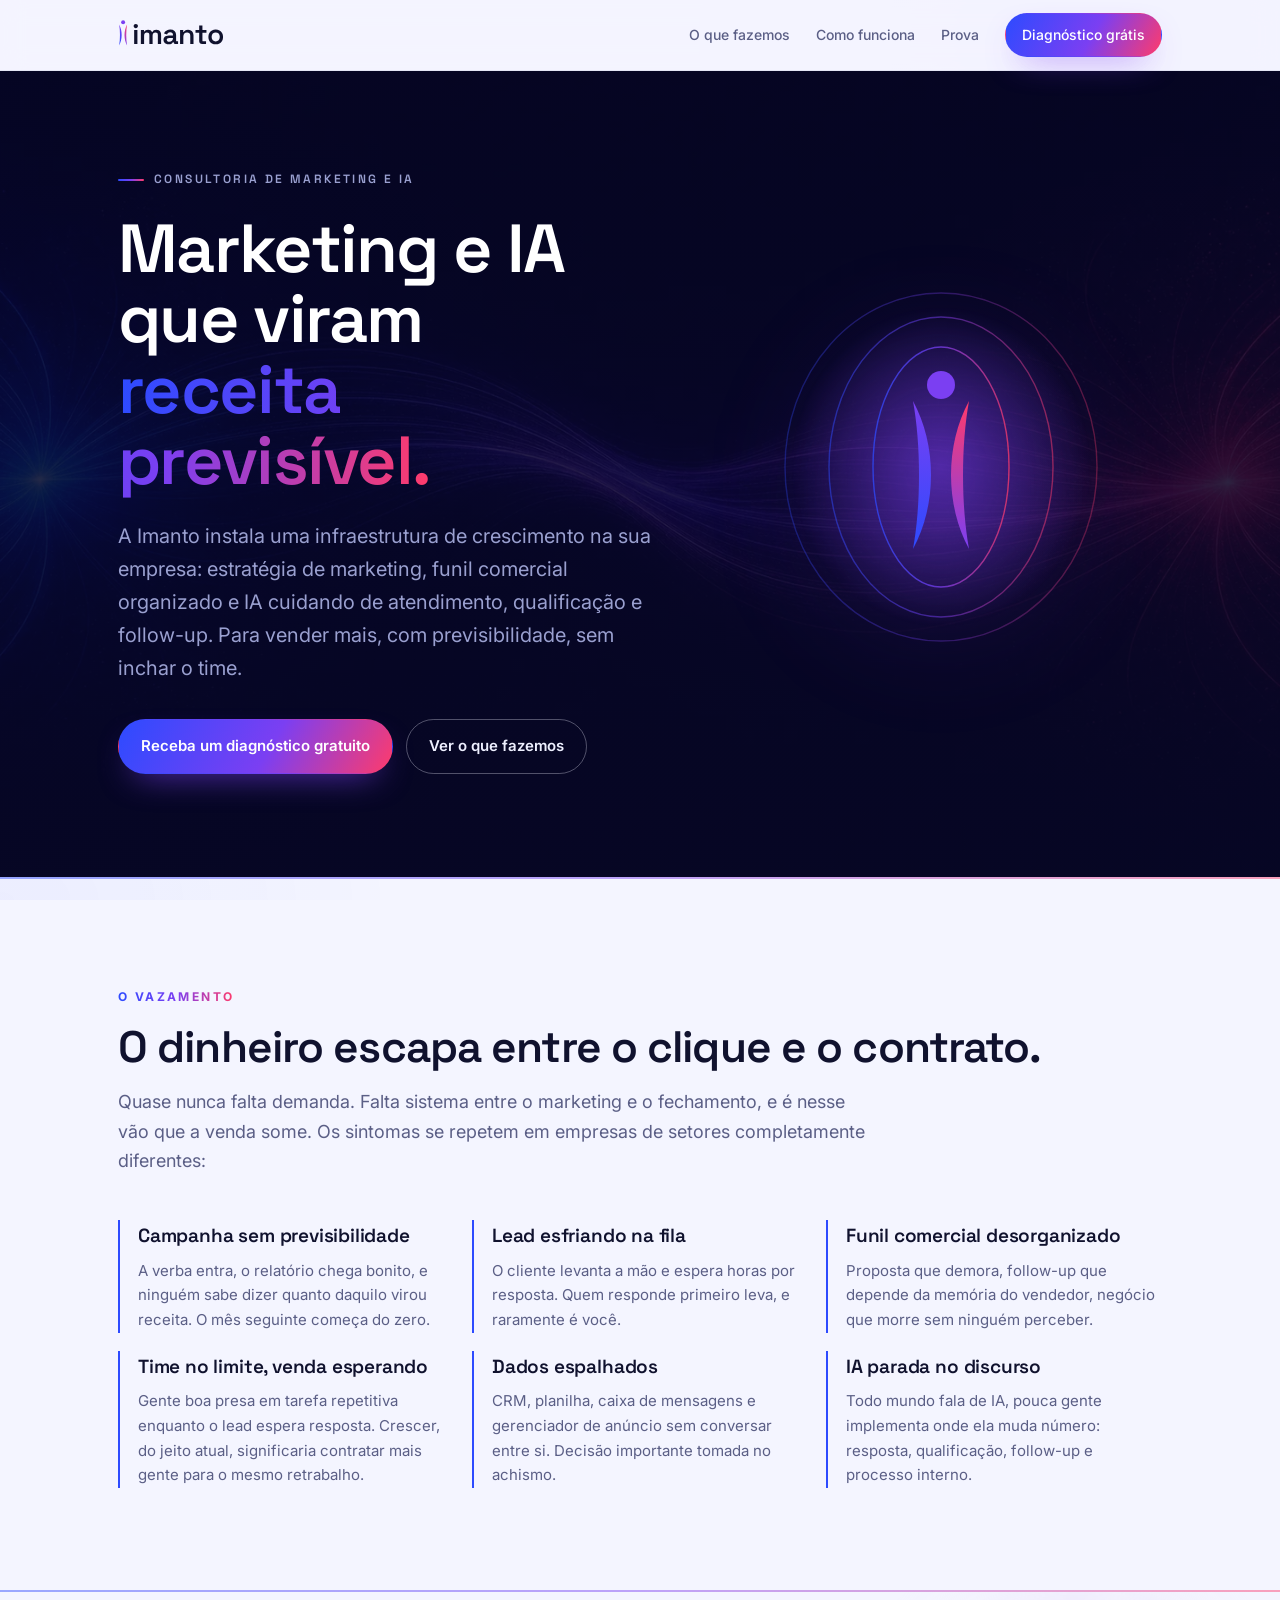
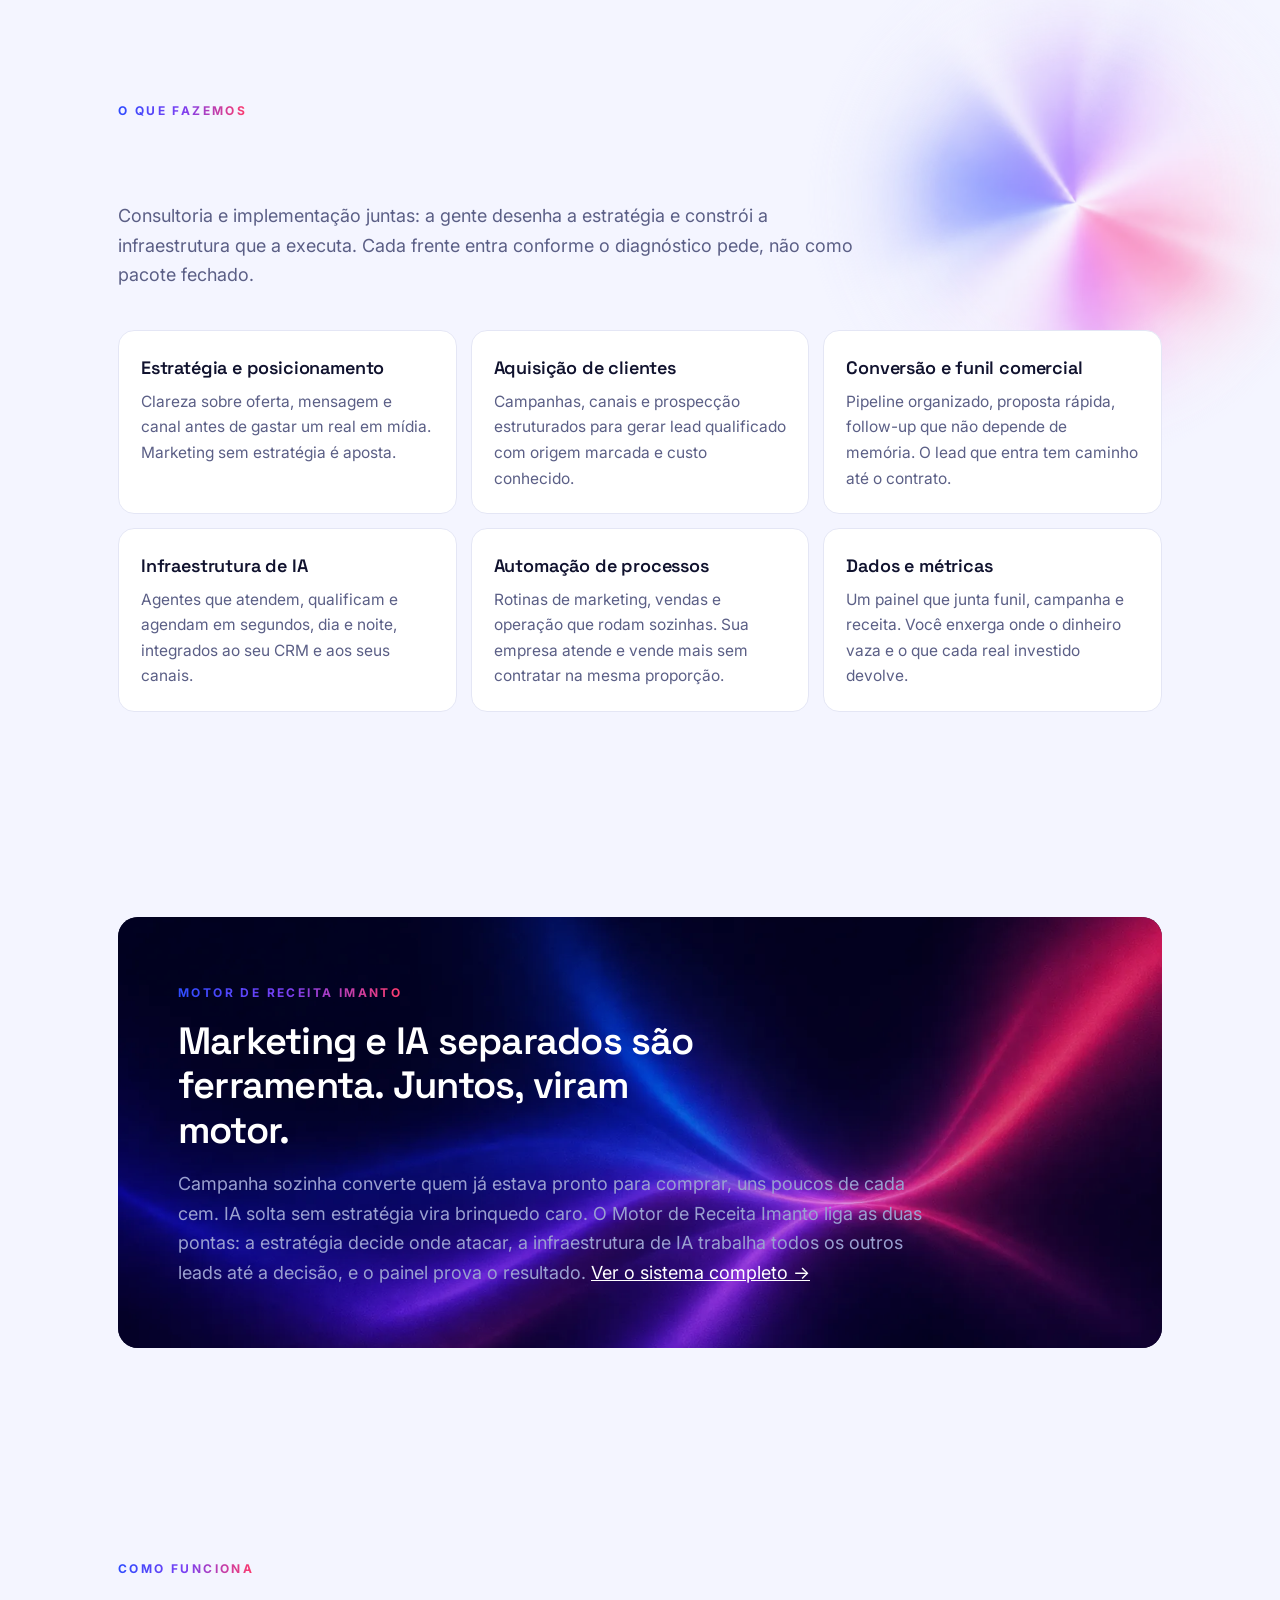
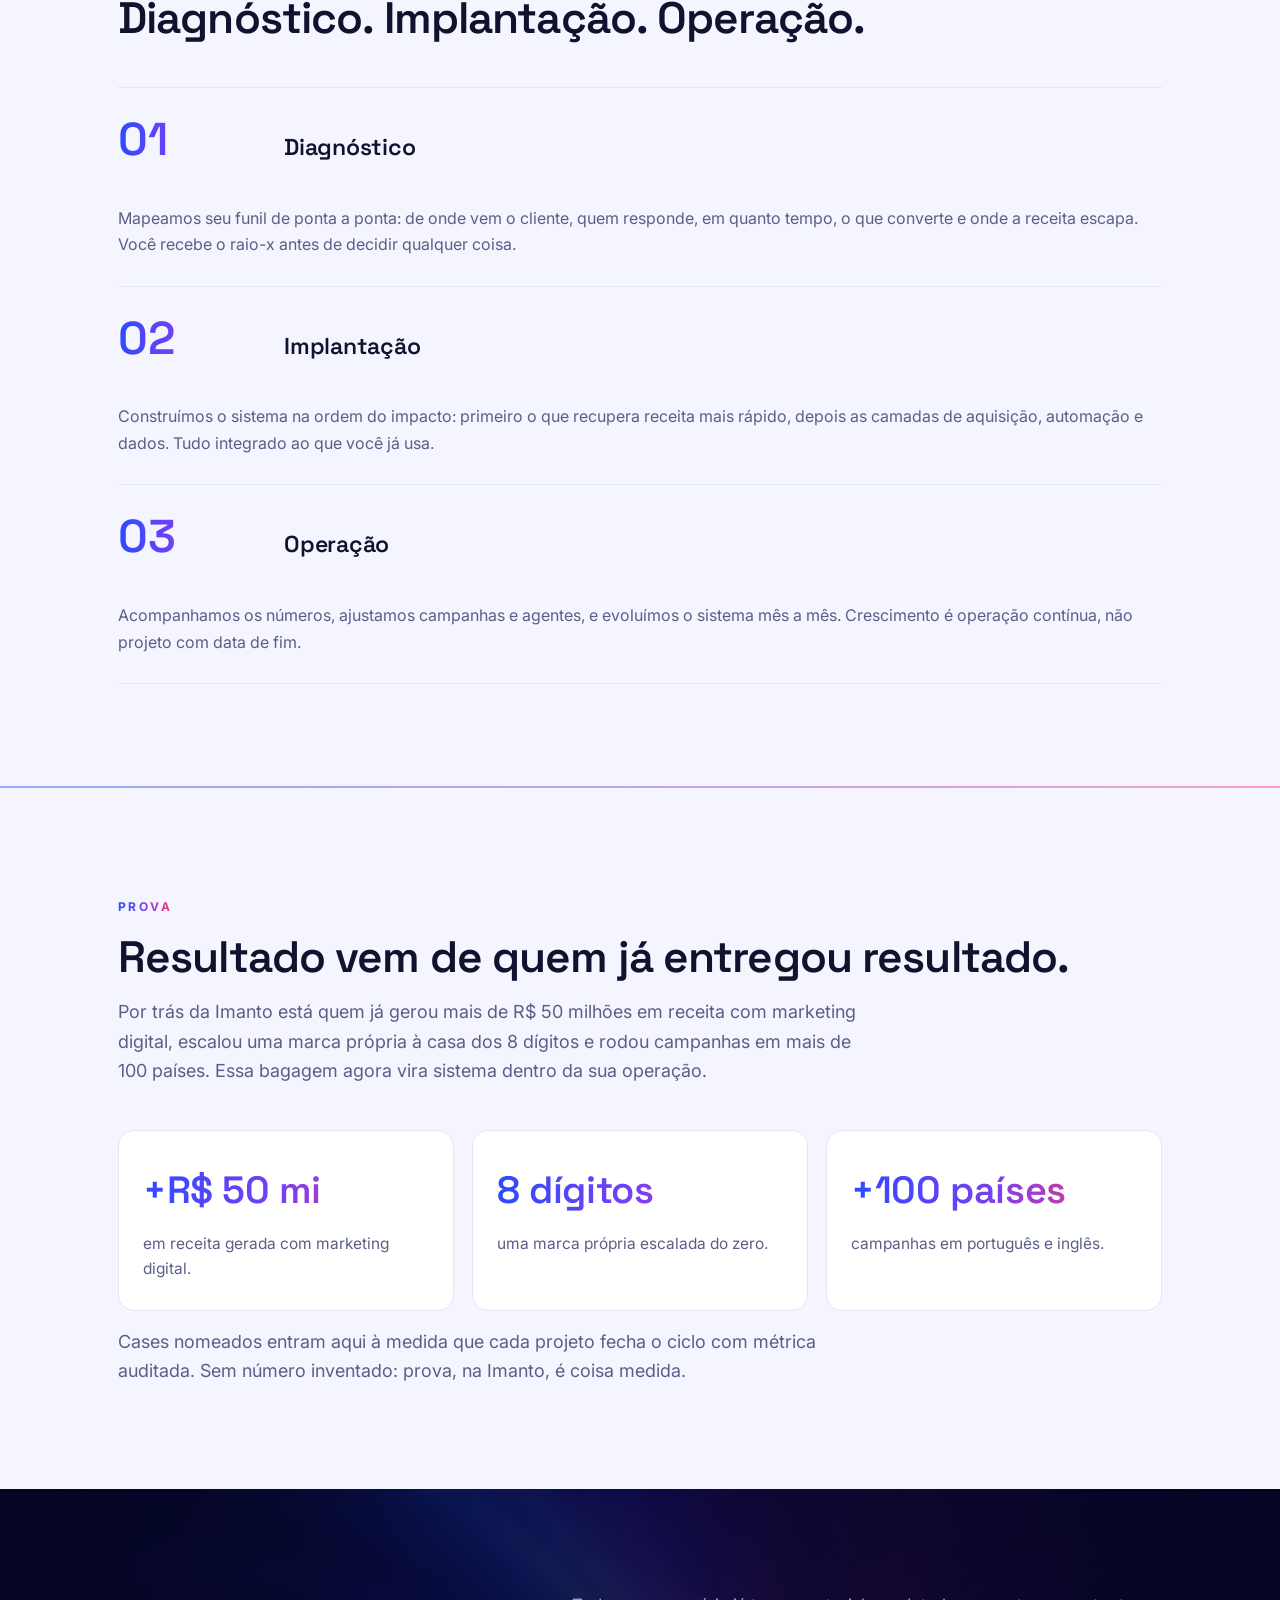
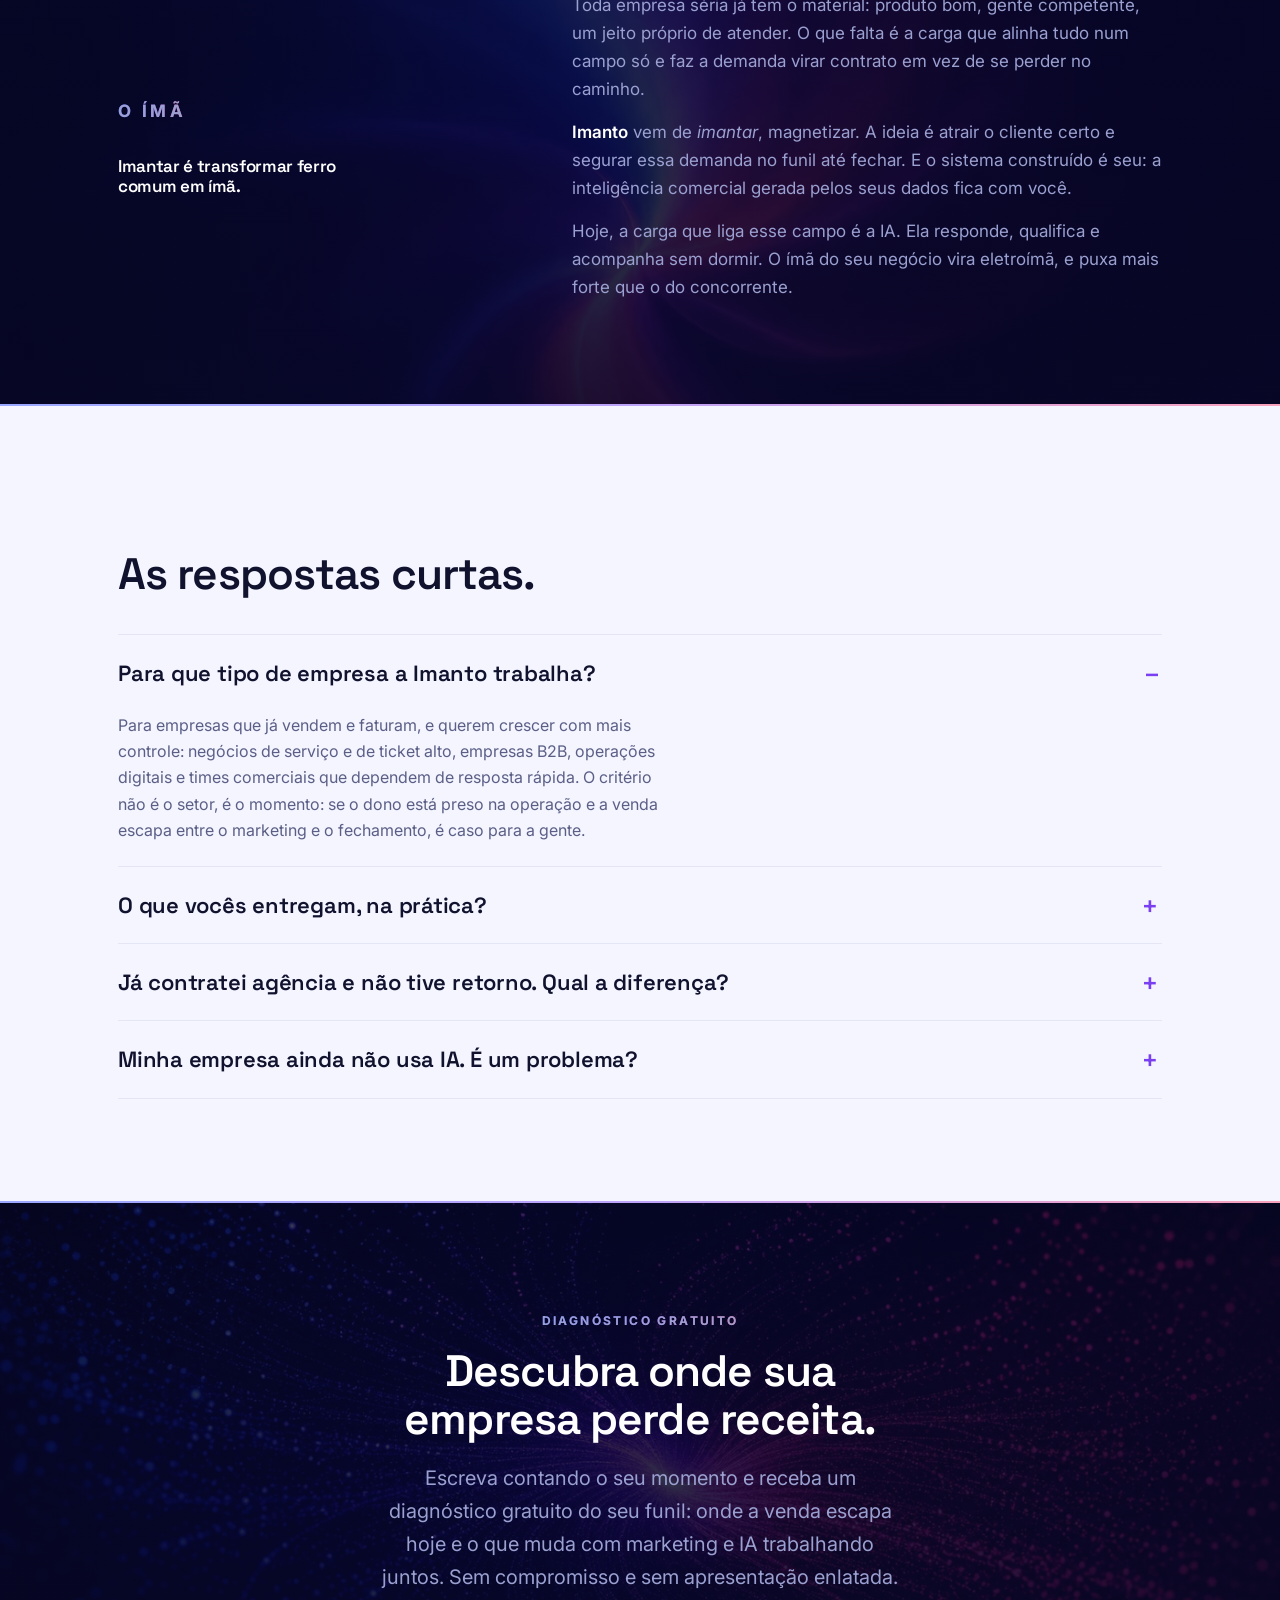
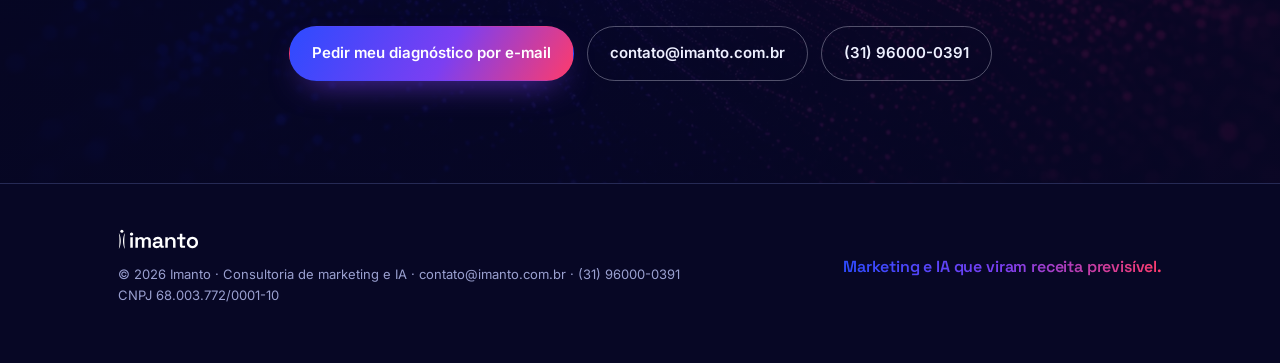
==== commit 34f5a77a: "Remove endereço do rodapé e JSON-LD (volta quando a sala for ocupada); mantém telefone e CNPJ Co-Aut" ====
--- a/index.html
+++ b/index.html
@@ -43,7 +43,6 @@
       "slogan": "Marketing e IA que viram receita previsível.", "areaServed": "BR", "email": "contato@imanto.com.br",
       "taxID": "68.003.772/0001-10",
       "telephone": "+55 31 96000-0391",
-      "address": {"@type":"PostalAddress","streetAddress":"R. Uirapiana, 318","addressLocality":"Belo Horizonte","addressRegion":"MG","postalCode":"30830-460","addressCountry":"BR"},
       "sameAs": [] },
     { "@type": "WebSite", "@id": "https://imanto.com.br/#website", "url": "https://imanto.com.br/",
       "name": "Imanto", "inLanguage": "pt-BR", "publisher": {"@id":"https://imanto.com.br/#org"} },
@@ -53,7 +52,6 @@
       "areaServed": "BR", "serviceType": "Consultoria de marketing, automação e infraestrutura de IA",
       "taxID": "68.003.772/0001-10",
       "telephone": "+55 31 96000-0391",
-      "address": {"@type":"PostalAddress","streetAddress":"R. Uirapiana, 318","addressLocality":"Belo Horizonte","addressRegion":"MG","postalCode":"30830-460","addressCountry":"BR"},
       "provider": {"@id":"https://imanto.com.br/#org"} },
     { "@type": "FAQPage", "@id": "https://imanto.com.br/#faq", "mainEntity": [
       { "@type": "Question", "name": "Para que tipo de empresa a Imanto trabalha?", "acceptedAnswer": {"@type":"Answer","text":"Para empresas que já vendem e faturam, e querem crescer com mais controle: negócios de serviço e de ticket alto, empresas B2B, operações digitais e times comerciais que dependem de resposta rápida. O critério não é o setor, é o momento: se o dono está preso na operação e a venda escapa entre o marketing e o fechamento, é caso para a Imanto."} },
@@ -257,7 +255,7 @@
   <div class="wrap foot">
     <div>
       <img class="foot__logo" src="/logo-kit/imanto-h-branco.svg" alt="Imanto" />
-      <small>© 2026 Imanto · Consultoria de marketing e IA · <a href="mailto:contato@imanto.com.br" style="color:inherit">contato@imanto.com.br</a> · <a href="tel:+5531960000391" style="color:inherit">(31) 96000-0391</a><br>R. Uirapiana, 318 · Alípio de Melo · Belo Horizonte MG · CEP 30830-460 · CNPJ 68.003.772/0001-10</small>
+      <small>© 2026 Imanto · Consultoria de marketing e IA · <a href="mailto:contato@imanto.com.br" style="color:inherit">contato@imanto.com.br</a> · <a href="tel:+5531960000391" style="color:inherit">(31) 96000-0391</a><br>CNPJ 68.003.772/0001-10</small>
     </div>
     <div class="foot__tag">Marketing e IA que viram receita previsível.</div>
   </div>
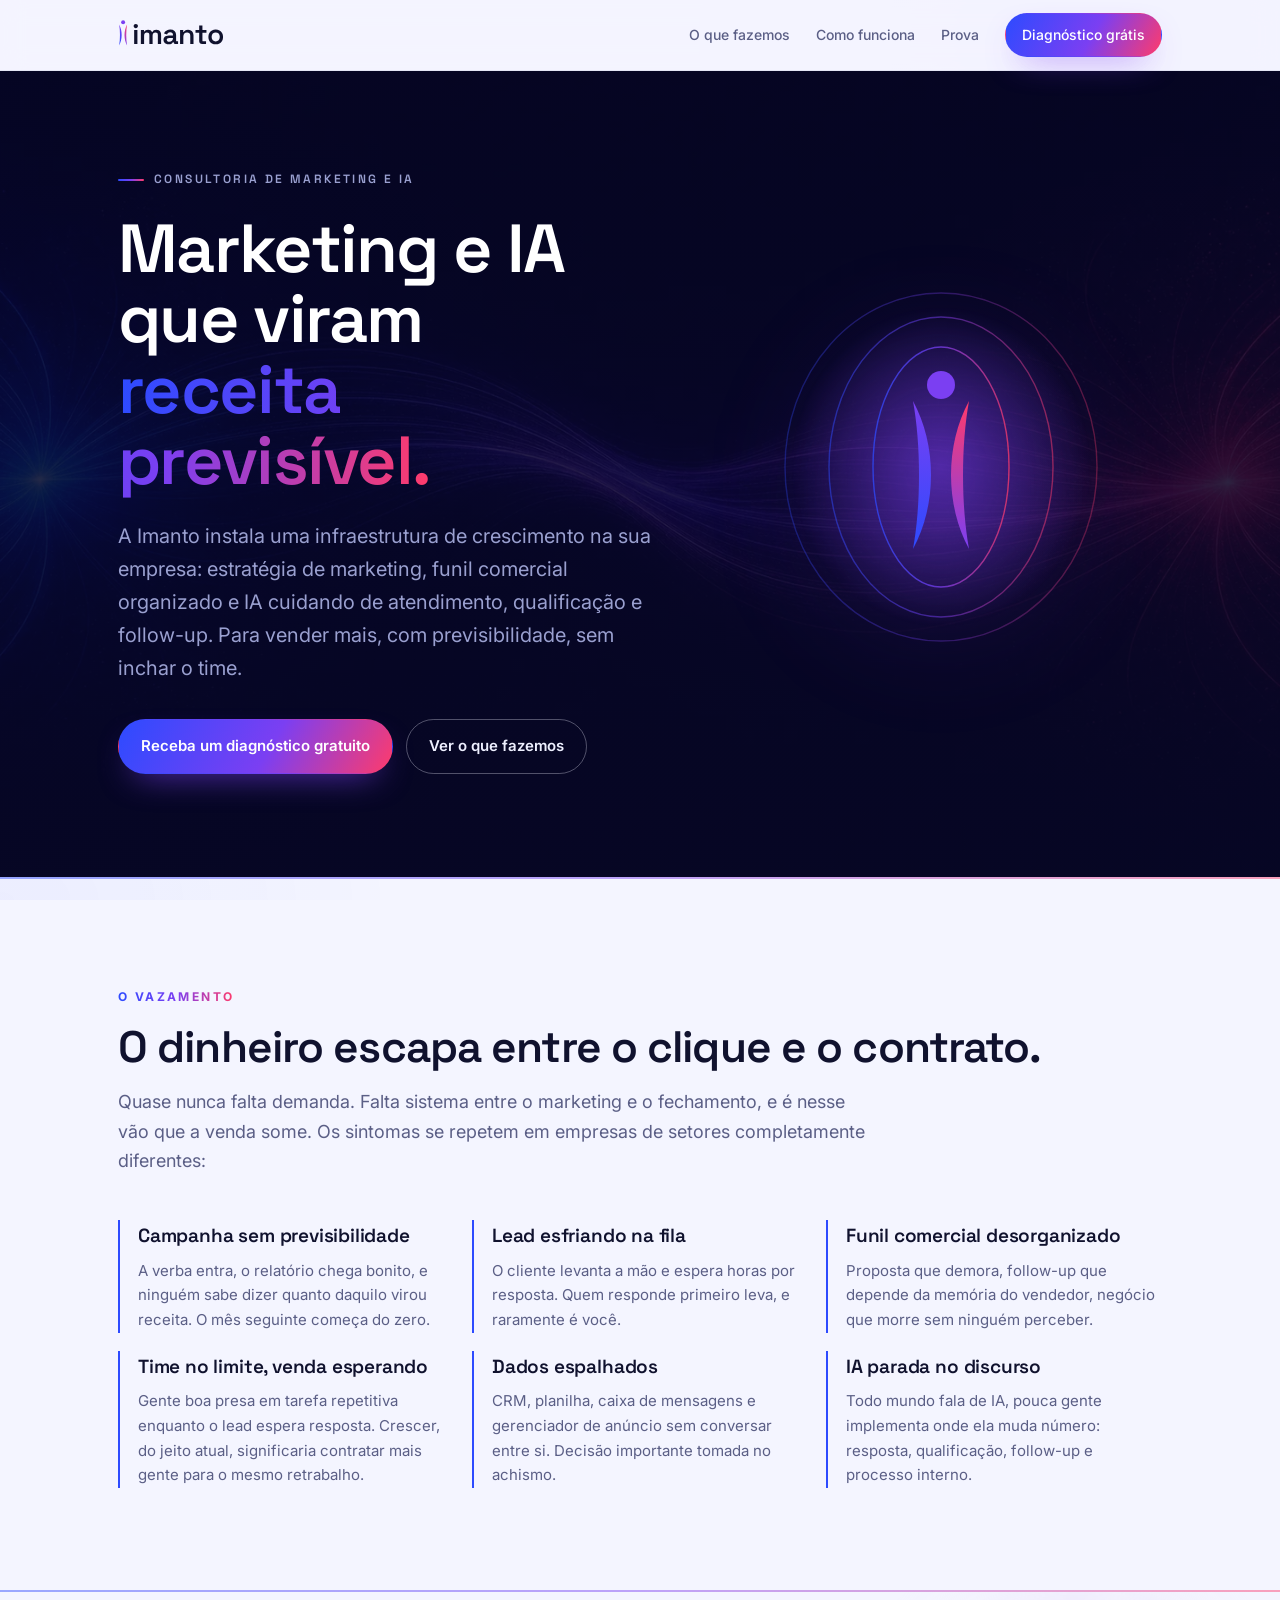
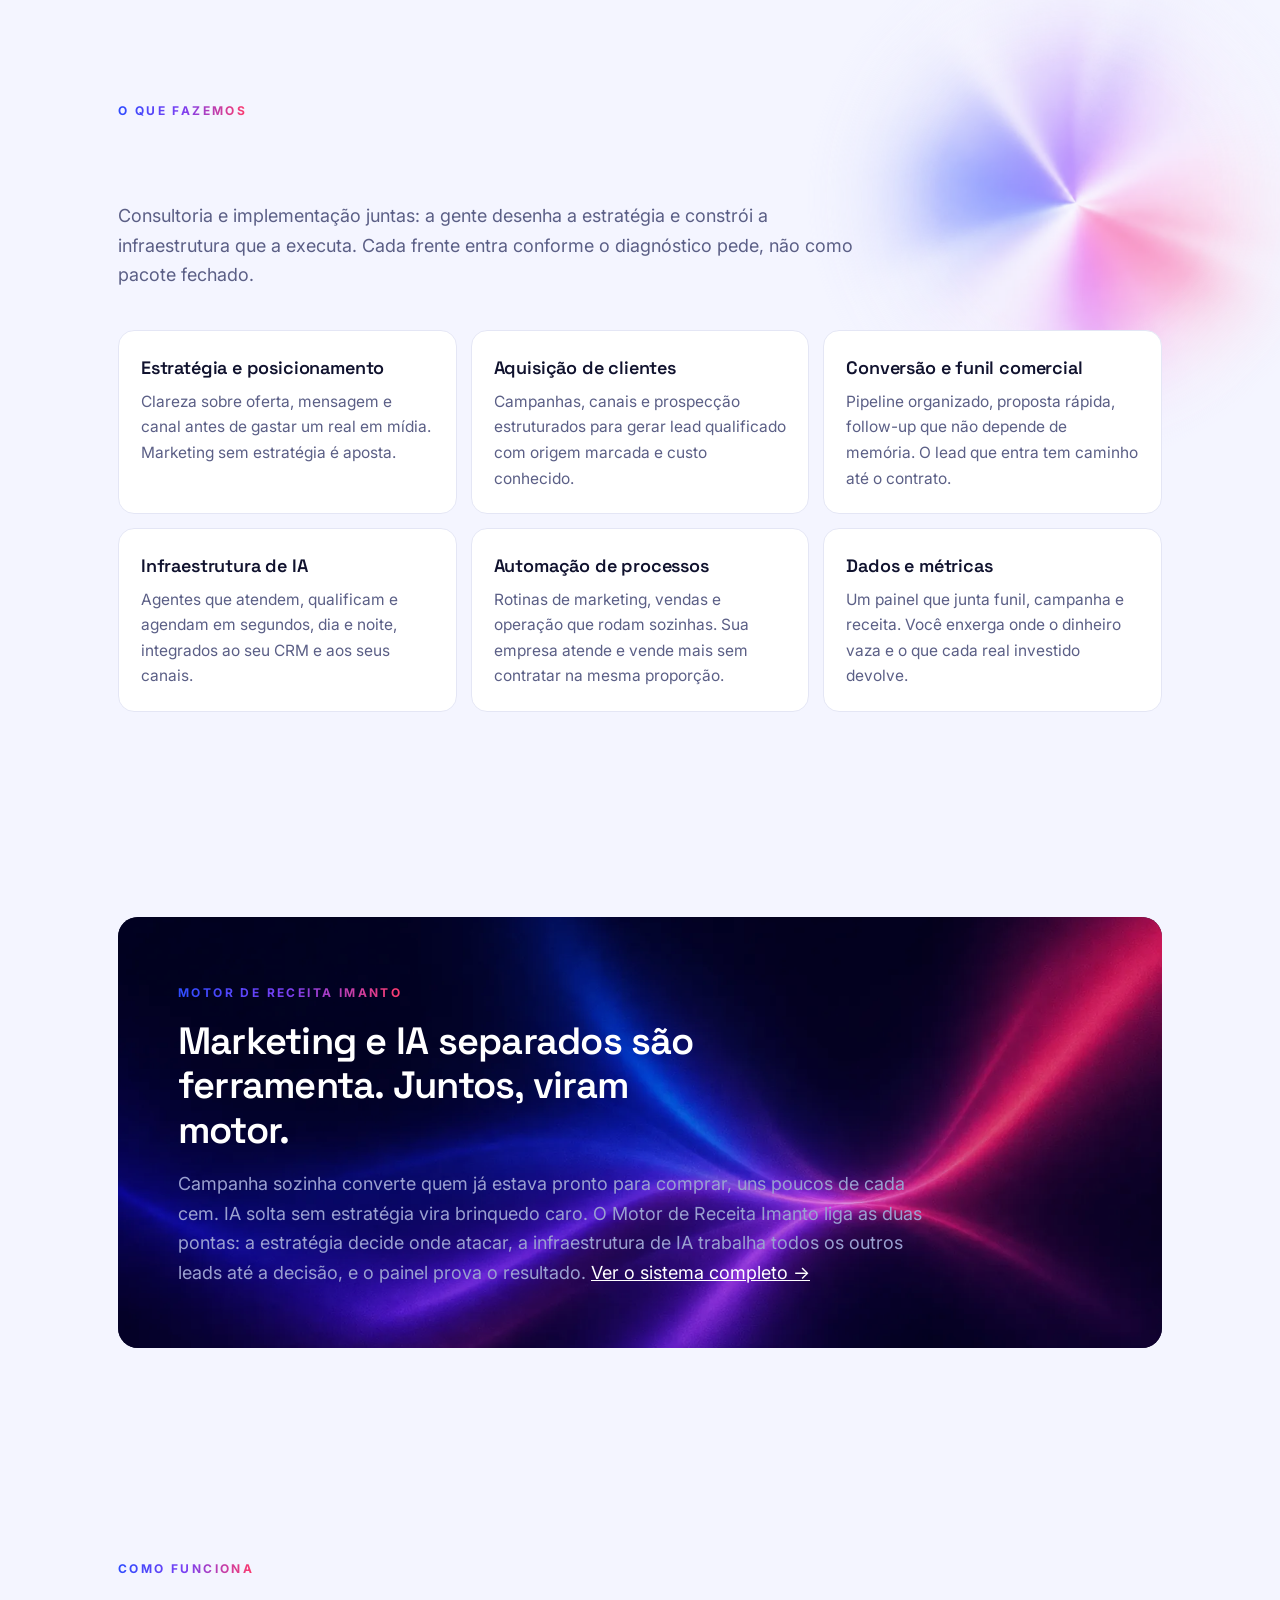
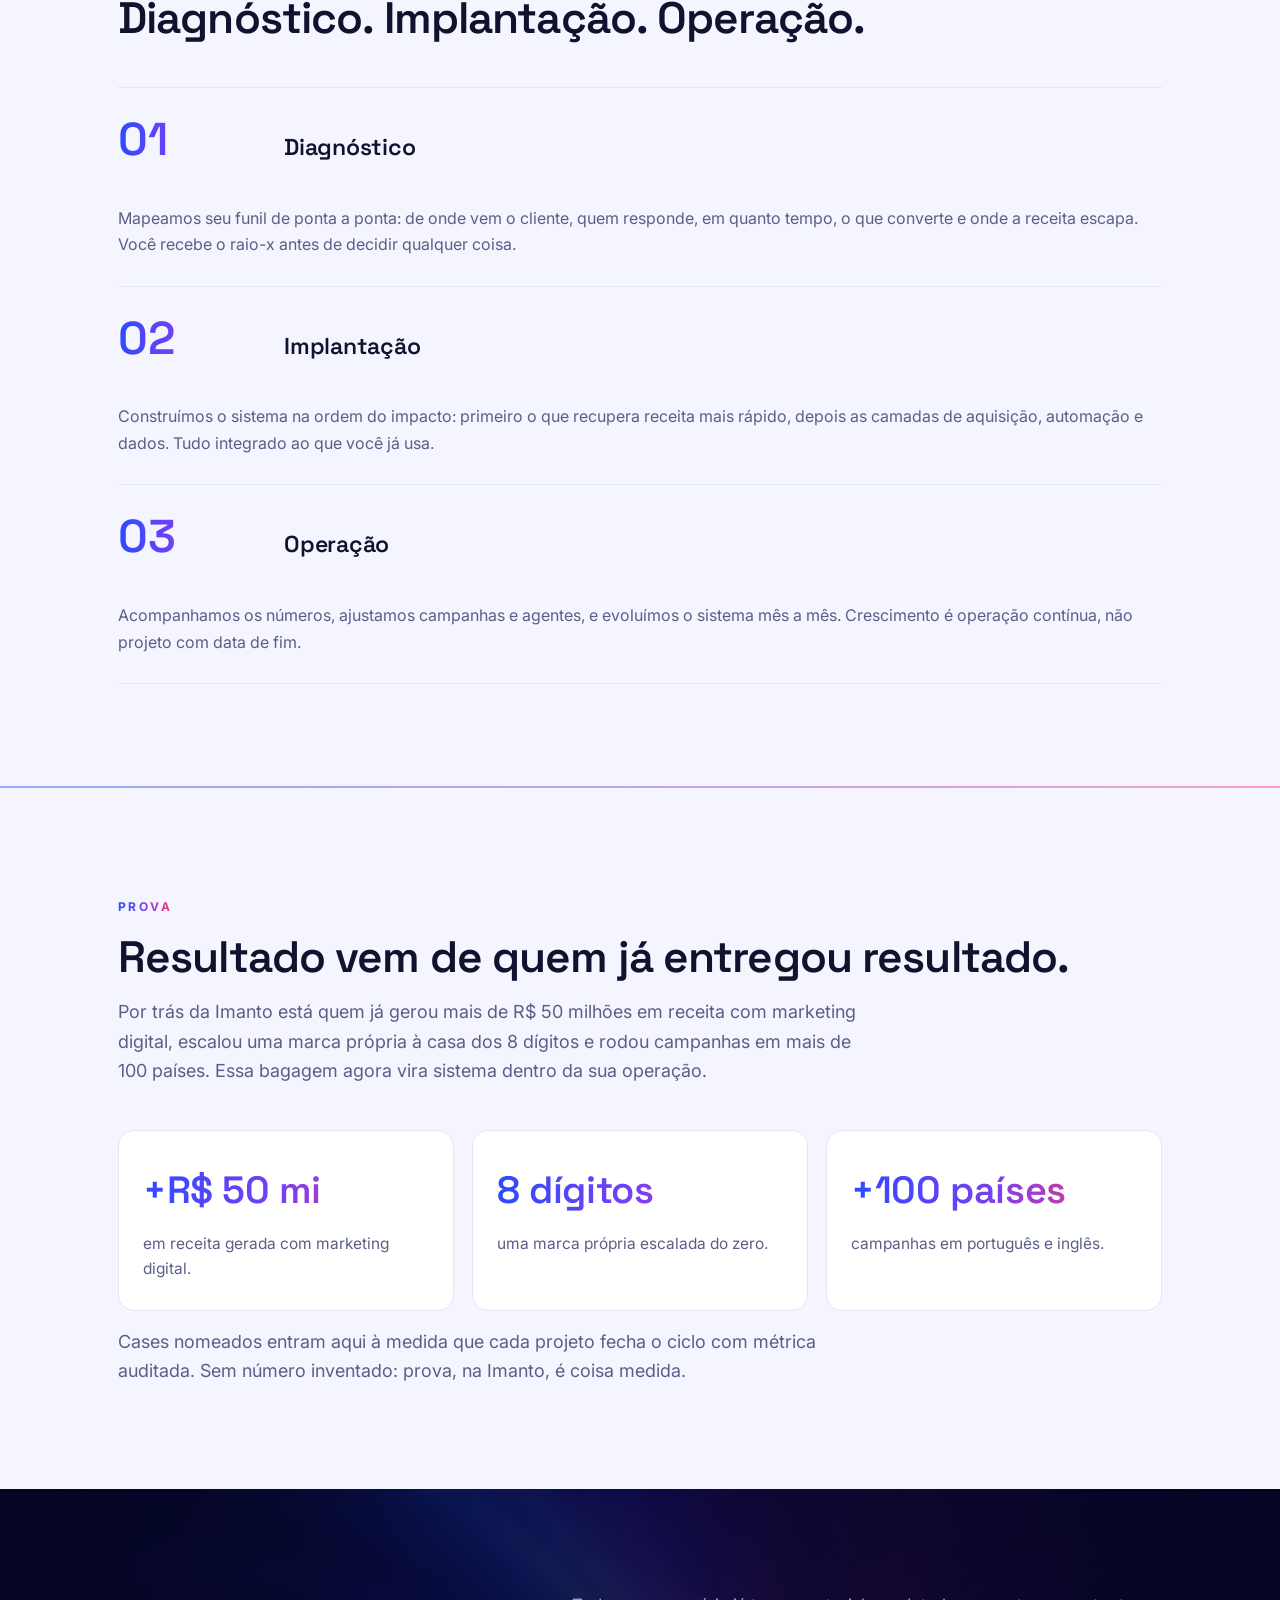
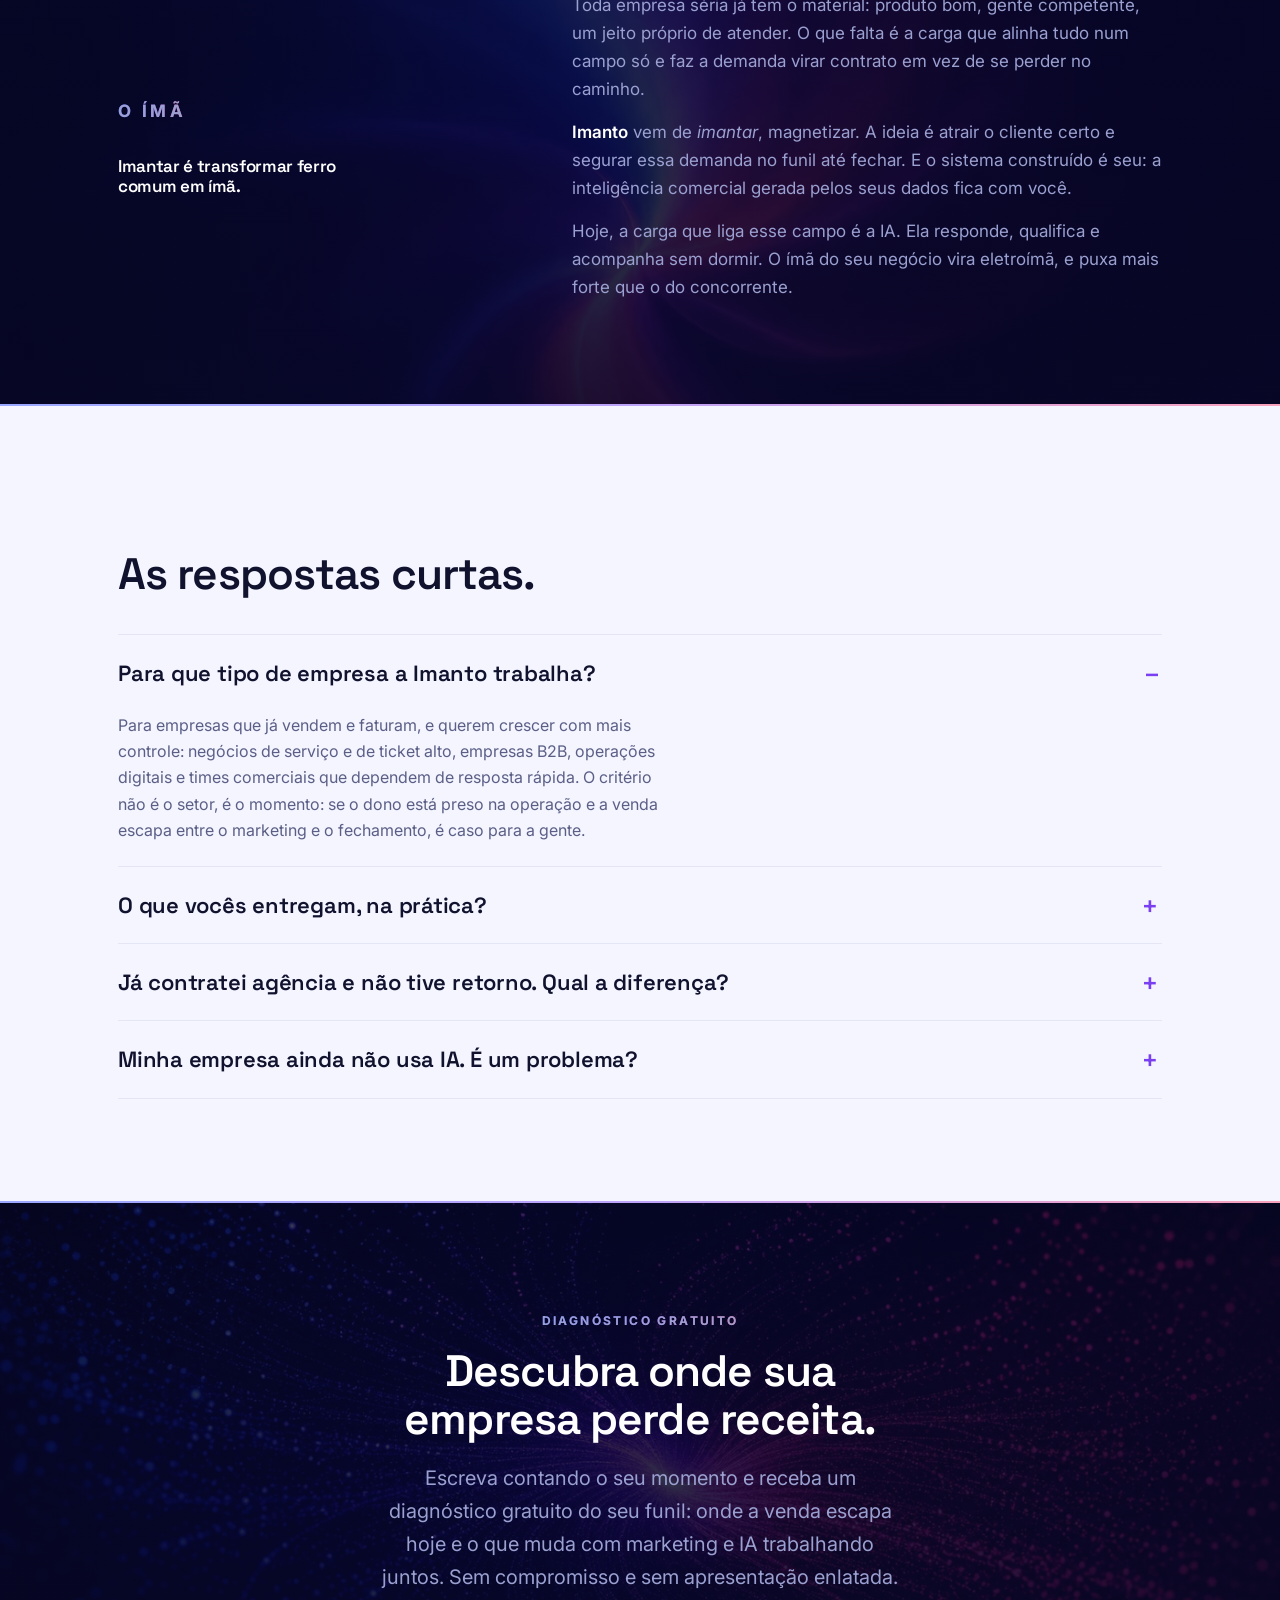
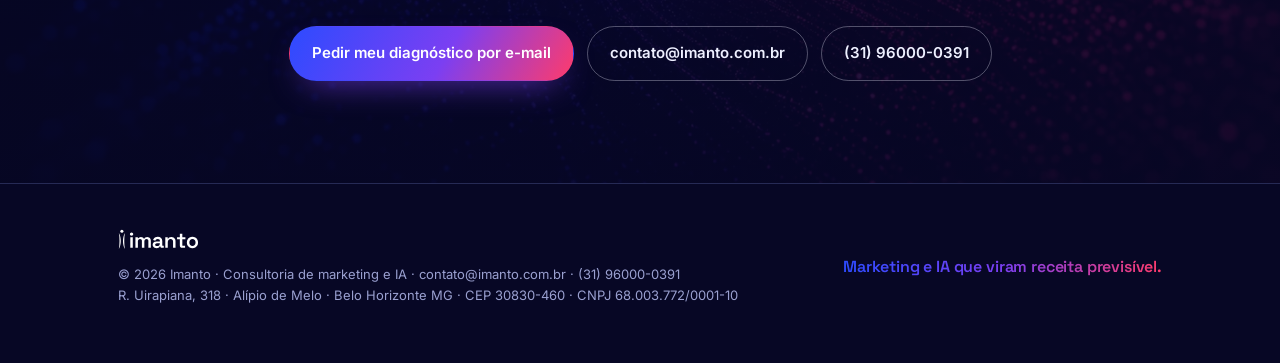
==== commit 0d4a576c: "Repõe endereço do escritório no rodapé e JSON-LD (R. Uirapiana, 318, Alípio de Melo, BH) Co-Authored" ====
--- a/index.html
+++ b/index.html
@@ -42,6 +42,7 @@
       "description": "Imanto é uma consultoria de marketing e IA. Une estratégia, automação e infraestrutura de inteligência artificial para organizar aquisição, conversão, atendimento e dados, e transformar isso em crescimento previsível.",
       "slogan": "Marketing e IA que viram receita previsível.", "areaServed": "BR", "email": "contato@imanto.com.br",
       "taxID": "68.003.772/0001-10",
+      "address": {"@type":"PostalAddress","streetAddress":"R. Uirapiana, 318","addressLocality":"Belo Horizonte","addressRegion":"MG","postalCode":"30830-460","addressCountry":"BR"},
       "telephone": "+55 31 96000-0391",
       "sameAs": [] },
     { "@type": "WebSite", "@id": "https://imanto.com.br/#website", "url": "https://imanto.com.br/",
@@ -51,6 +52,7 @@
       "description": "Consultoria e implementação de marketing, automação e infraestrutura de IA: estratégia e posicionamento, aquisição de clientes, conversão e funil comercial, agentes de IA para atendimento e qualificação, automação de processos e painel de dados com ROI.",
       "areaServed": "BR", "serviceType": "Consultoria de marketing, automação e infraestrutura de IA",
       "taxID": "68.003.772/0001-10",
+      "address": {"@type":"PostalAddress","streetAddress":"R. Uirapiana, 318","addressLocality":"Belo Horizonte","addressRegion":"MG","postalCode":"30830-460","addressCountry":"BR"},
       "telephone": "+55 31 96000-0391",
       "provider": {"@id":"https://imanto.com.br/#org"} },
     { "@type": "FAQPage", "@id": "https://imanto.com.br/#faq", "mainEntity": [
@@ -255,7 +257,7 @@
   <div class="wrap foot">
     <div>
       <img class="foot__logo" src="/logo-kit/imanto-h-branco.svg" alt="Imanto" />
-      <small>© 2026 Imanto · Consultoria de marketing e IA · <a href="mailto:contato@imanto.com.br" style="color:inherit">contato@imanto.com.br</a> · <a href="tel:+5531960000391" style="color:inherit">(31) 96000-0391</a><br>CNPJ 68.003.772/0001-10</small>
+      <small>© 2026 Imanto · Consultoria de marketing e IA · <a href="mailto:contato@imanto.com.br" style="color:inherit">contato@imanto.com.br</a> · <a href="tel:+5531960000391" style="color:inherit">(31) 96000-0391</a><br>R. Uirapiana, 318 · Alípio de Melo · Belo Horizonte MG · CEP 30830-460 · CNPJ 68.003.772/0001-10</small>
     </div>
     <div class="foot__tag">Marketing e IA que viram receita previsível.</div>
   </div>
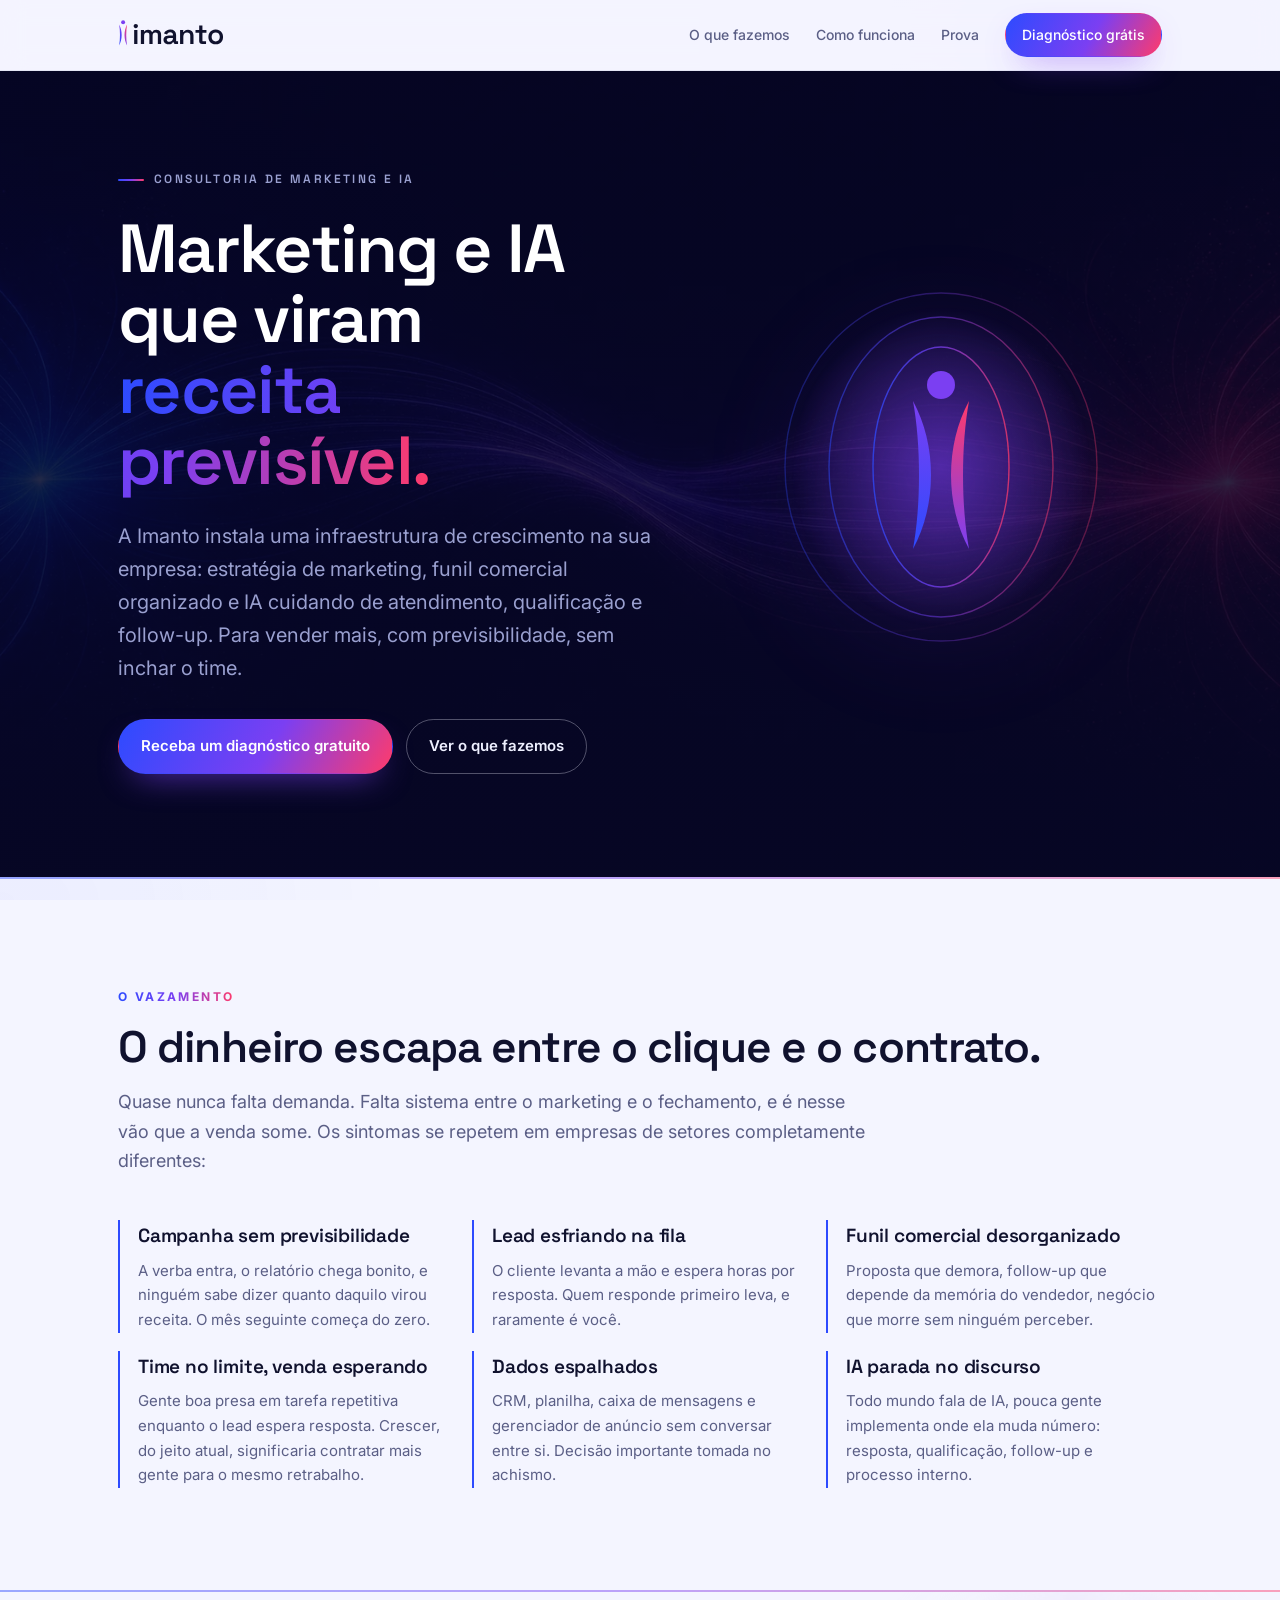
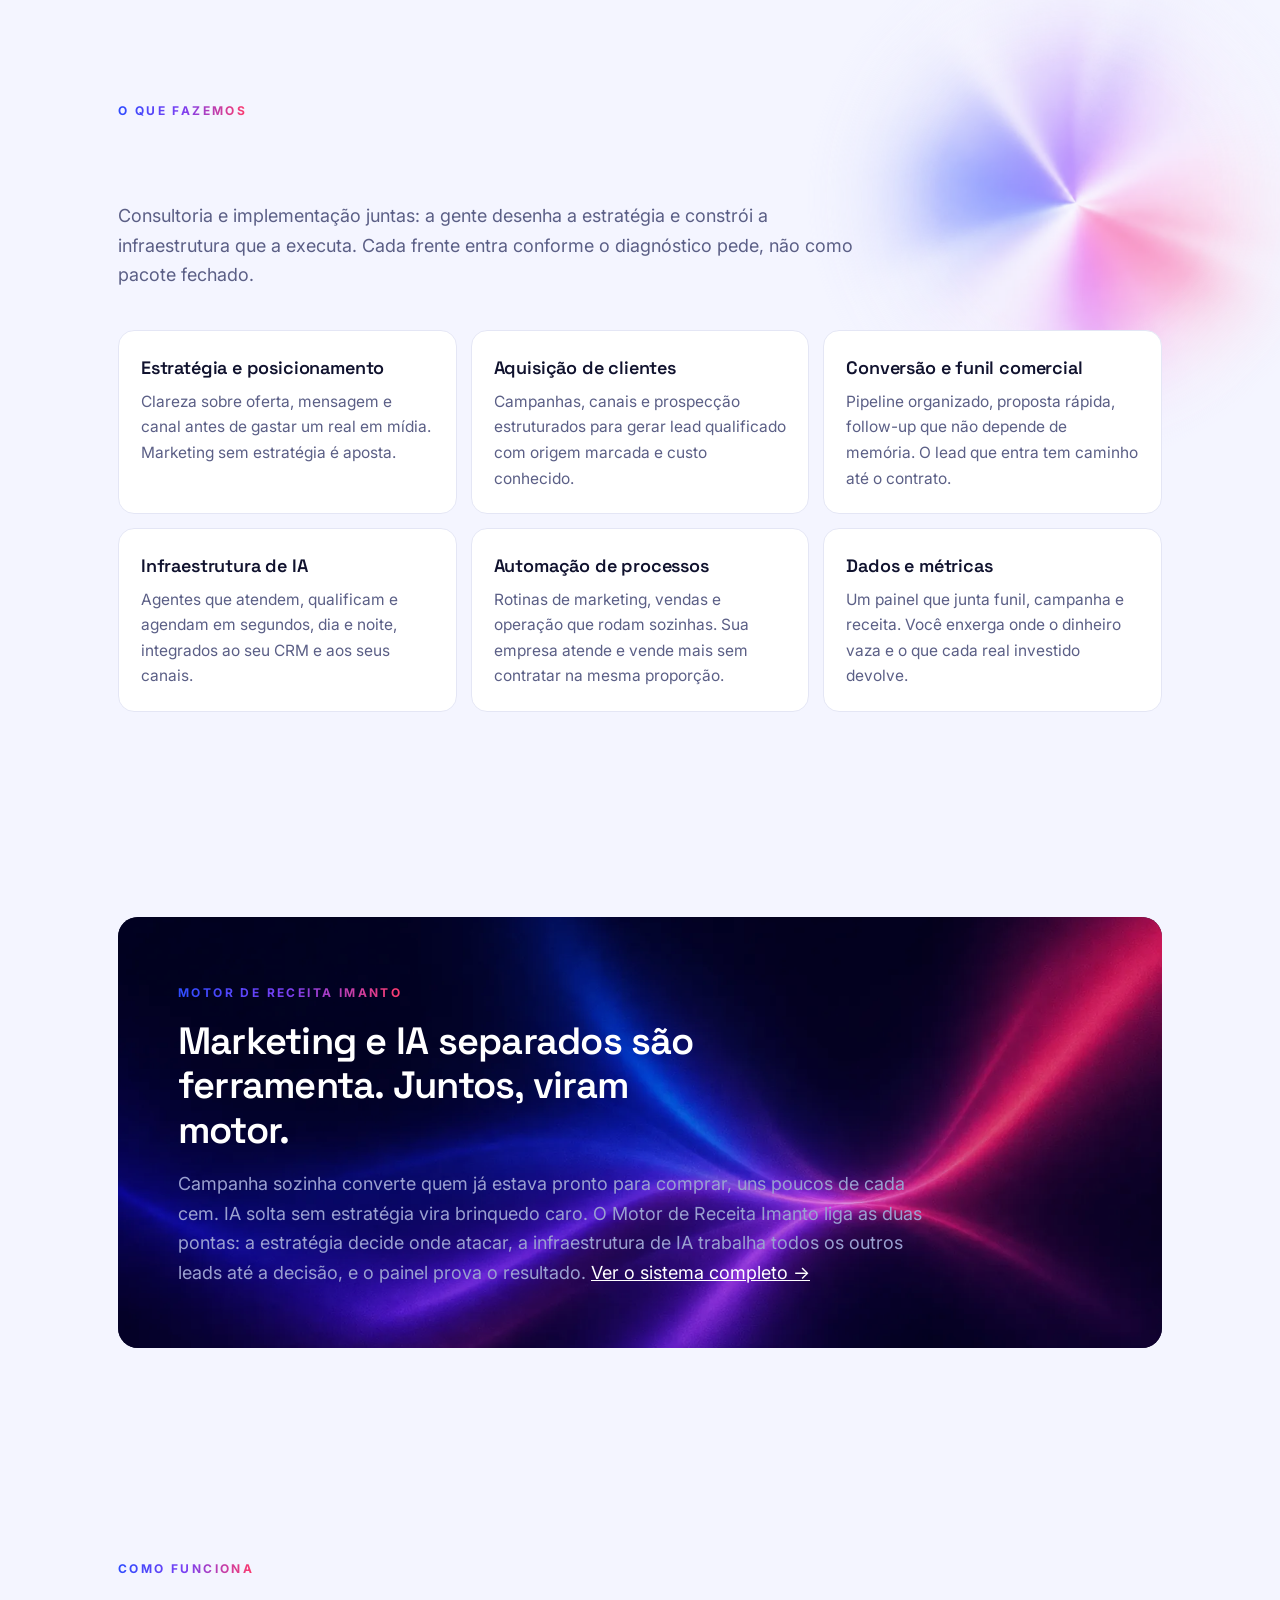
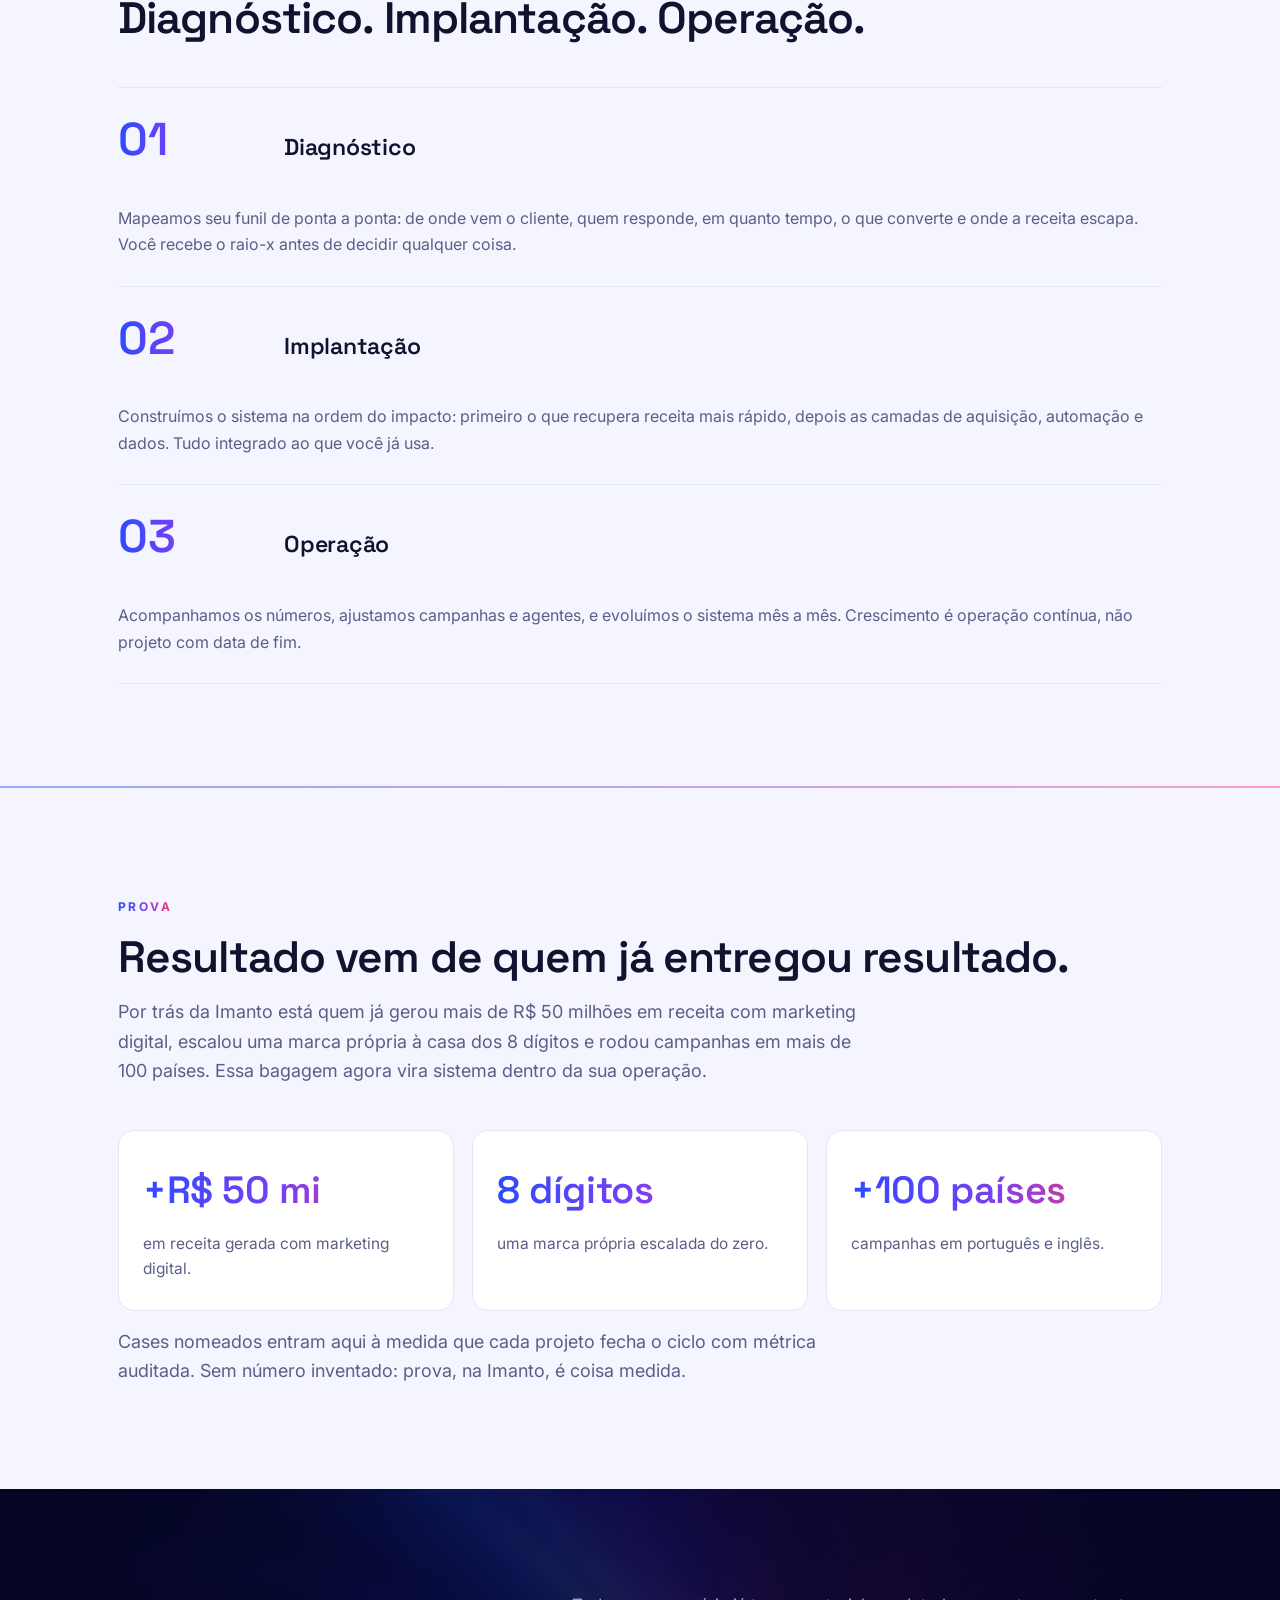
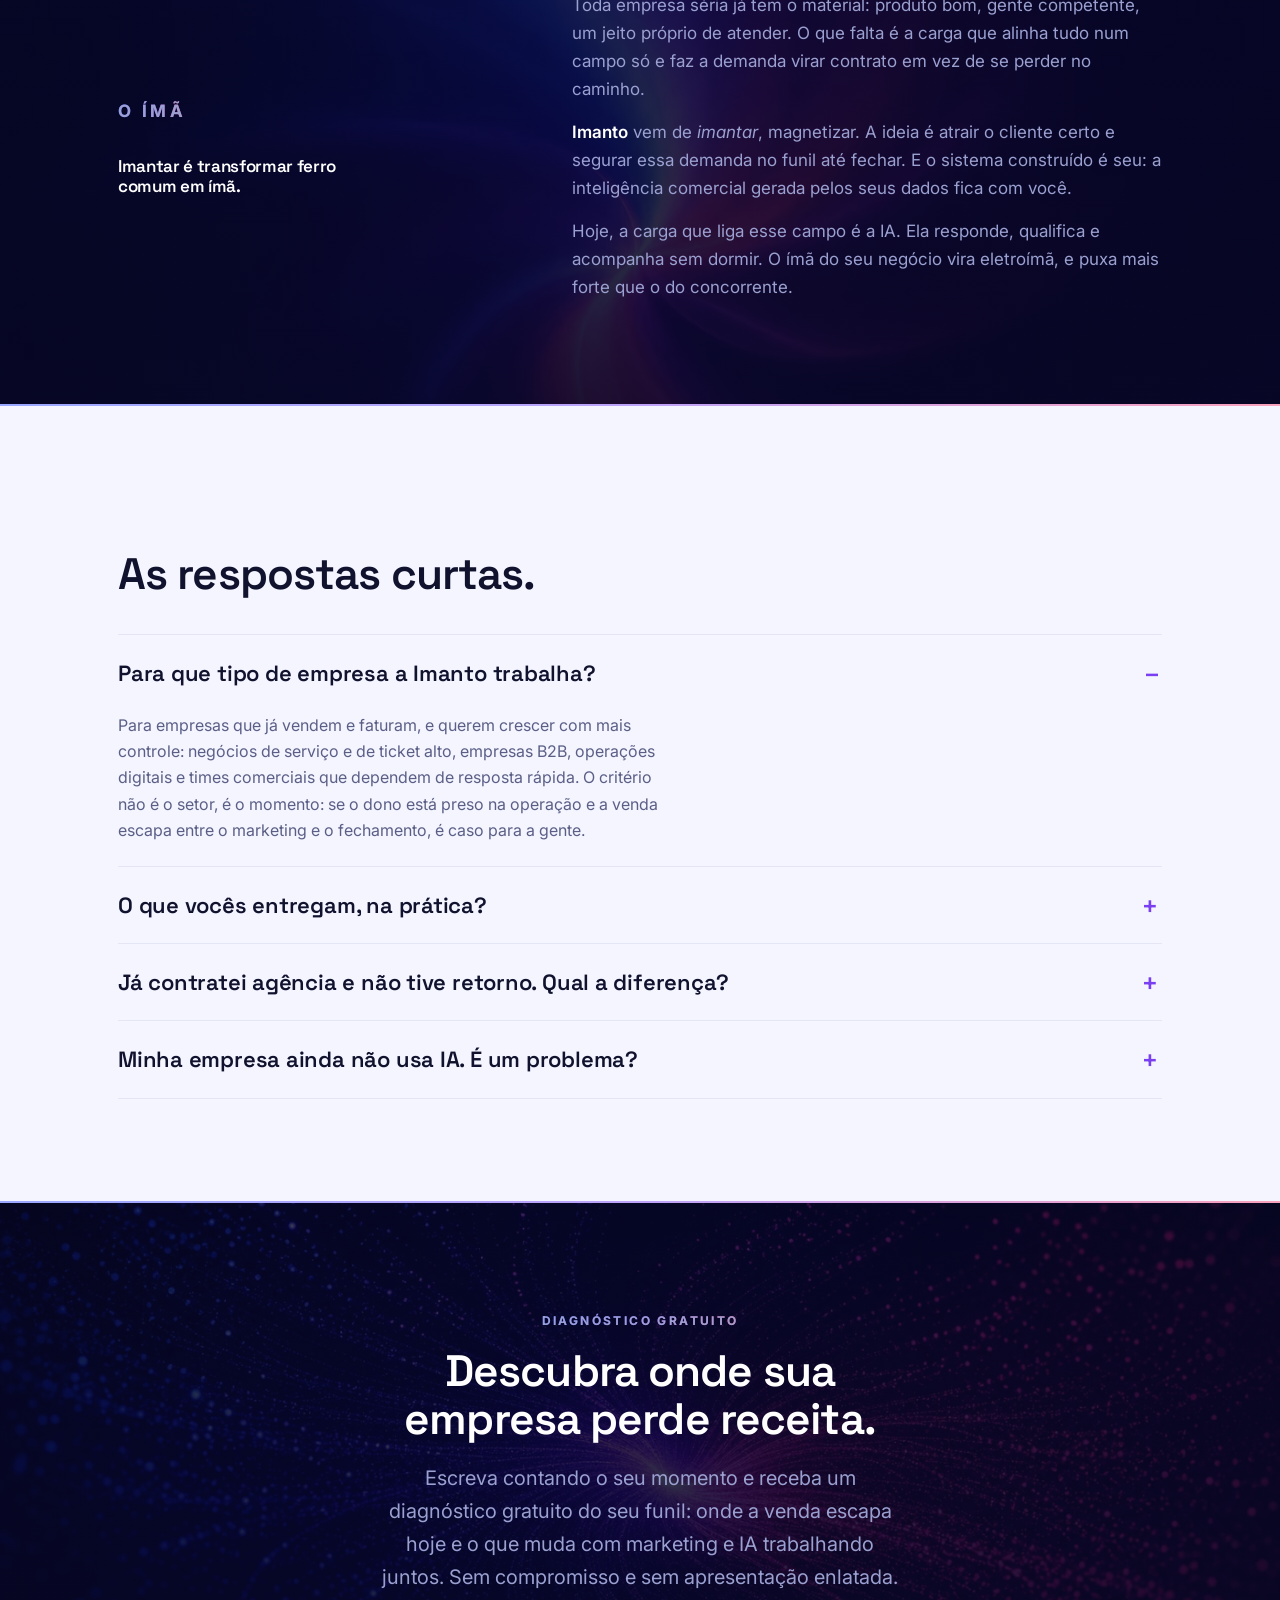
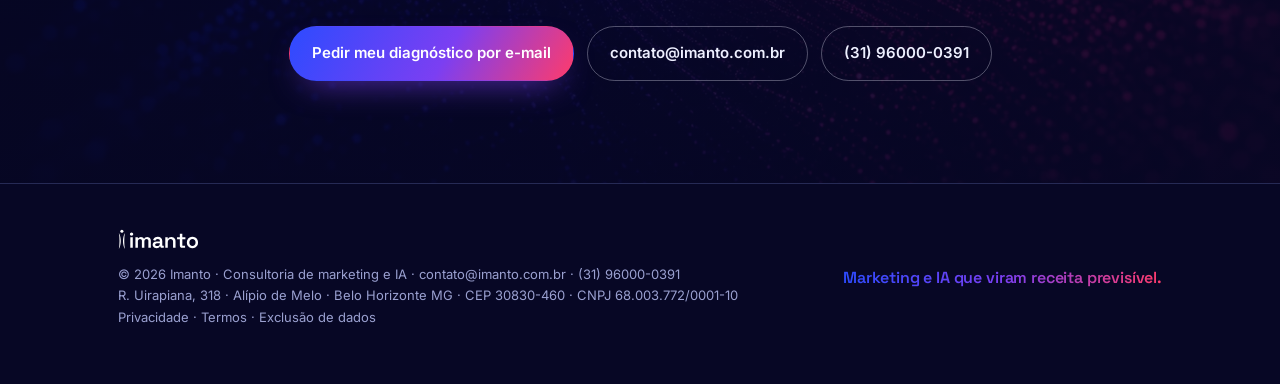
==== commit e677248a: "Adiciona privacidade, termos e exclusao de dados Requisito de publicacao do app Meta e do app Google" ====
--- a/index.html
+++ b/index.html
@@ -257,7 +257,7 @@
   <div class="wrap foot">
     <div>
       <img class="foot__logo" src="/logo-kit/imanto-h-branco.svg" alt="Imanto" />
-      <small>© 2026 Imanto · Consultoria de marketing e IA · <a href="mailto:contato@imanto.com.br" style="color:inherit">contato@imanto.com.br</a> · <a href="tel:+5531960000391" style="color:inherit">(31) 96000-0391</a><br>R. Uirapiana, 318 · Alípio de Melo · Belo Horizonte MG · CEP 30830-460 · CNPJ 68.003.772/0001-10</small>
+      <small>© 2026 Imanto · Consultoria de marketing e IA · <a href="mailto:contato@imanto.com.br" style="color:inherit">contato@imanto.com.br</a> · <a href="tel:+5531960000391" style="color:inherit">(31) 96000-0391</a><br>R. Uirapiana, 318 · Alípio de Melo · Belo Horizonte MG · CEP 30830-460 · CNPJ 68.003.772/0001-10<br><a href="/privacidade/" style="color:inherit">Privacidade</a> · <a href="/termos/" style="color:inherit">Termos</a> · <a href="/exclusao-de-dados/" style="color:inherit">Exclusão de dados</a></small>
     </div>
     <div class="foot__tag">Marketing e IA que viram receita previsível.</div>
   </div>
